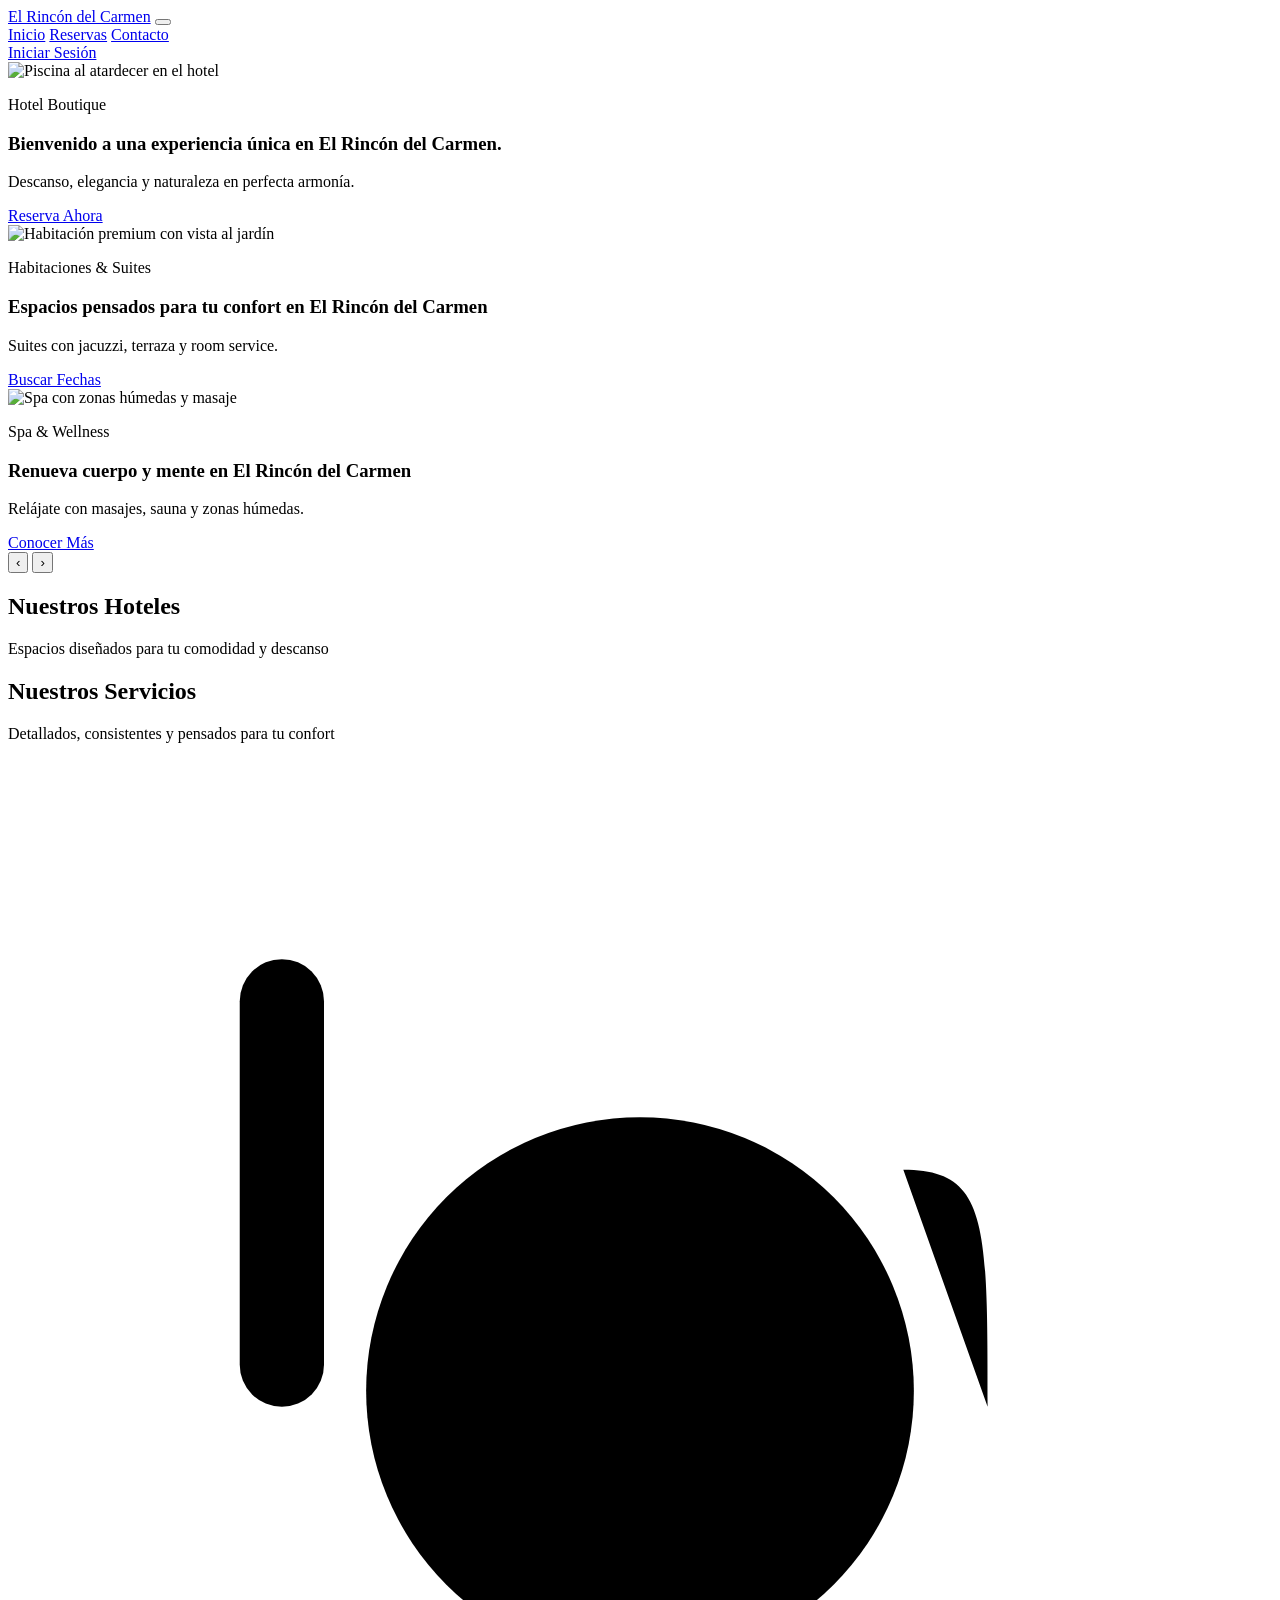
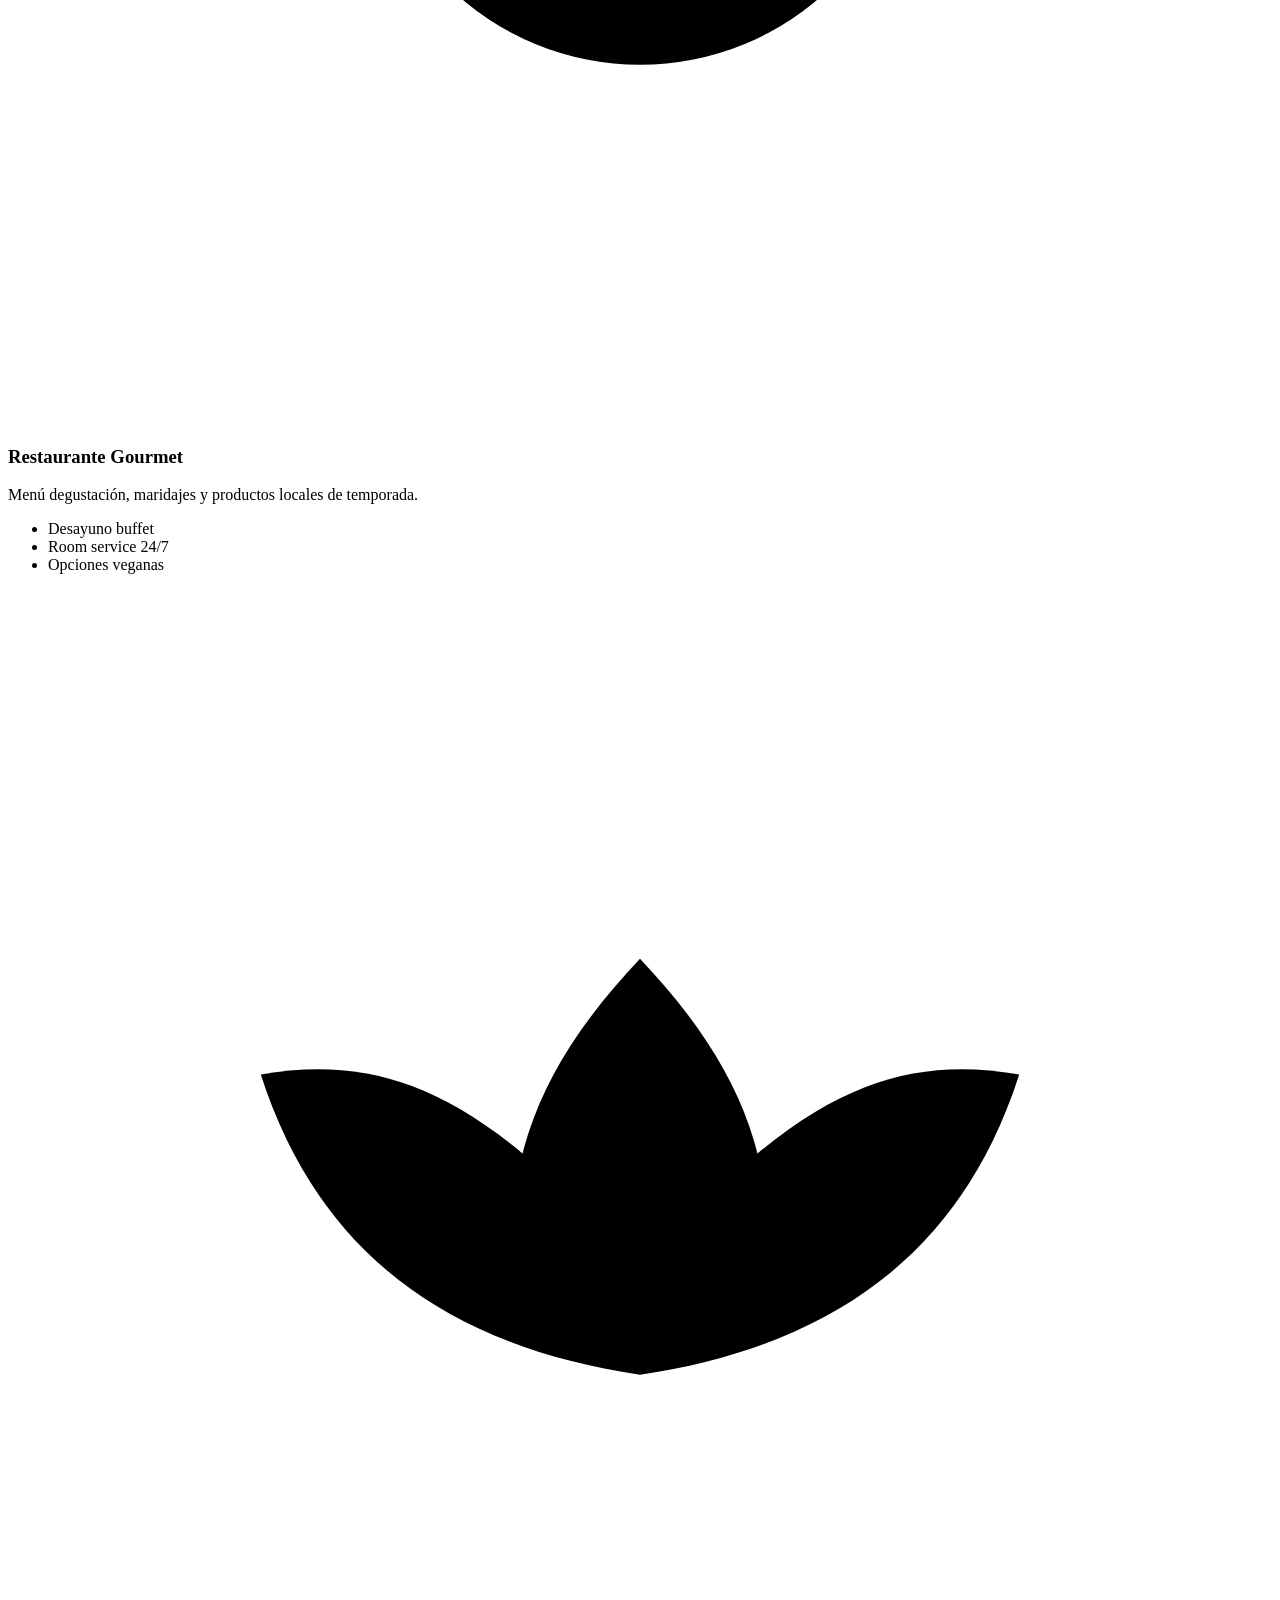
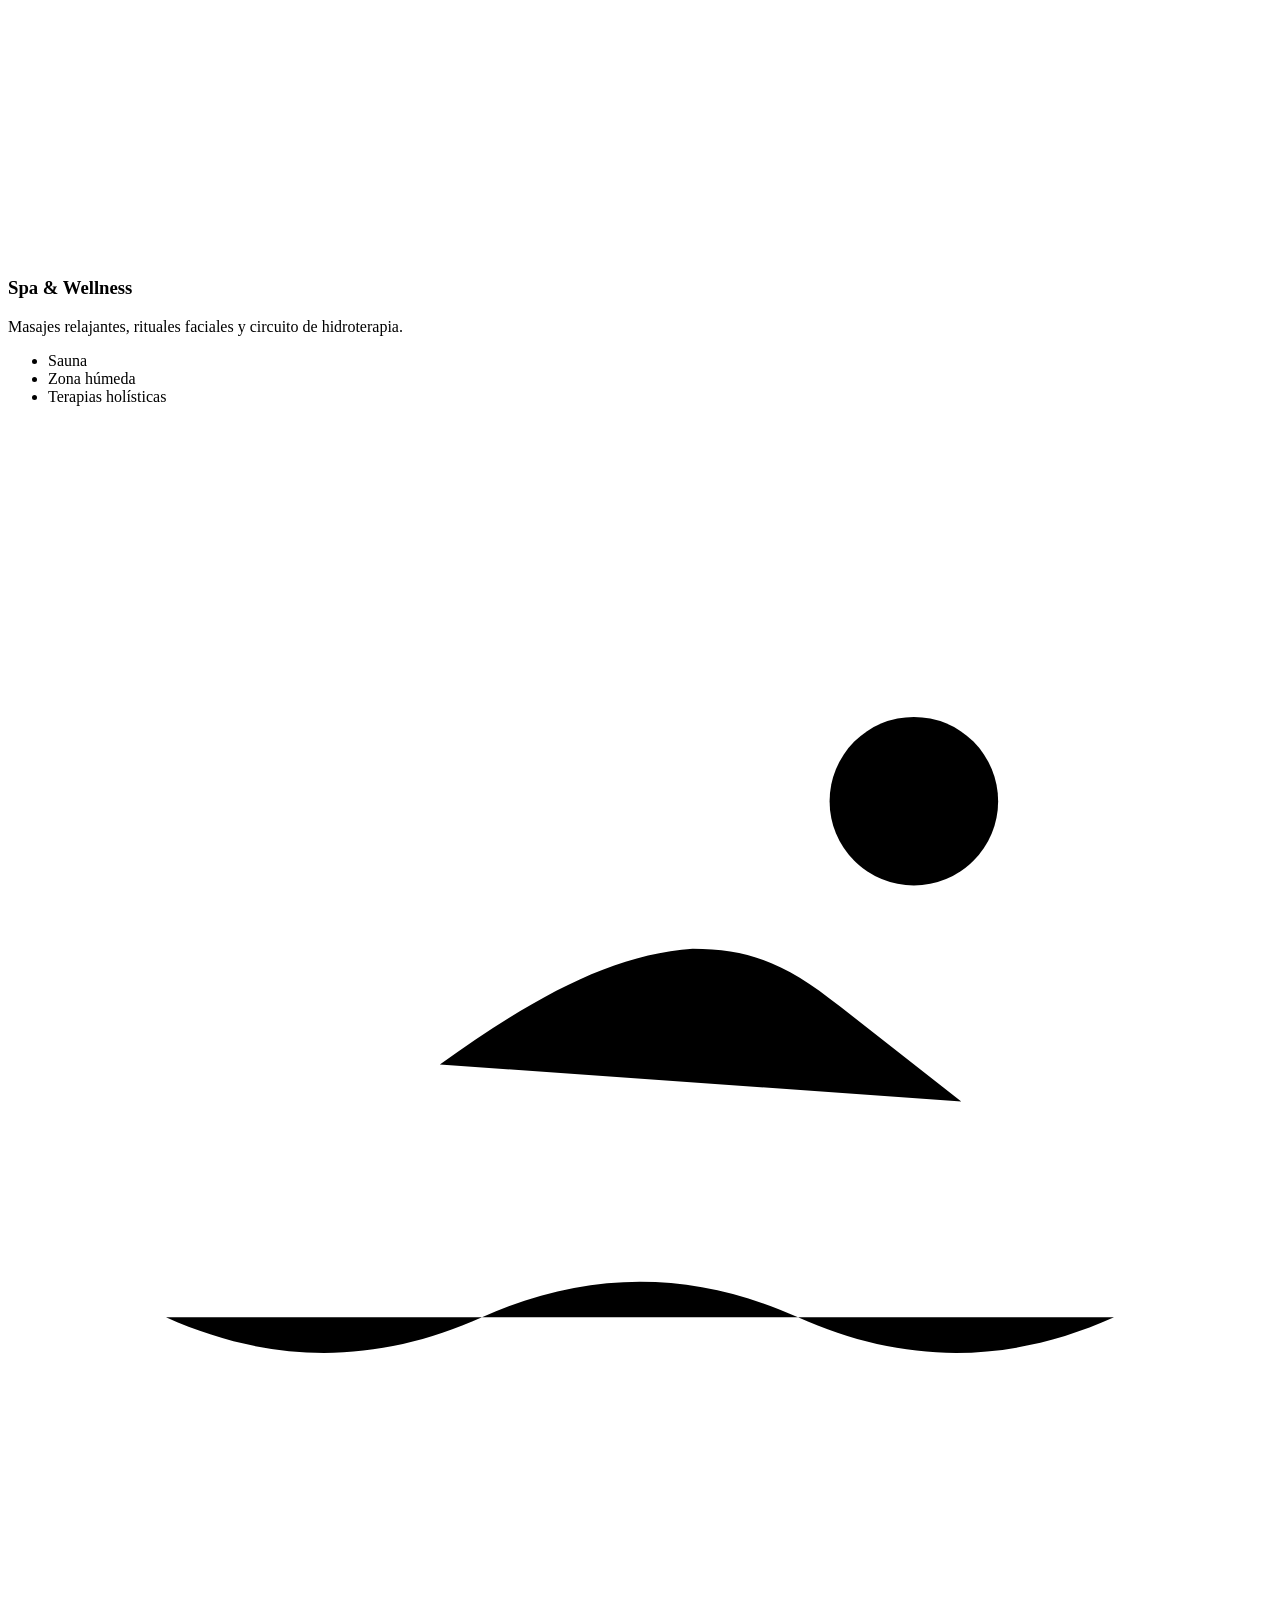
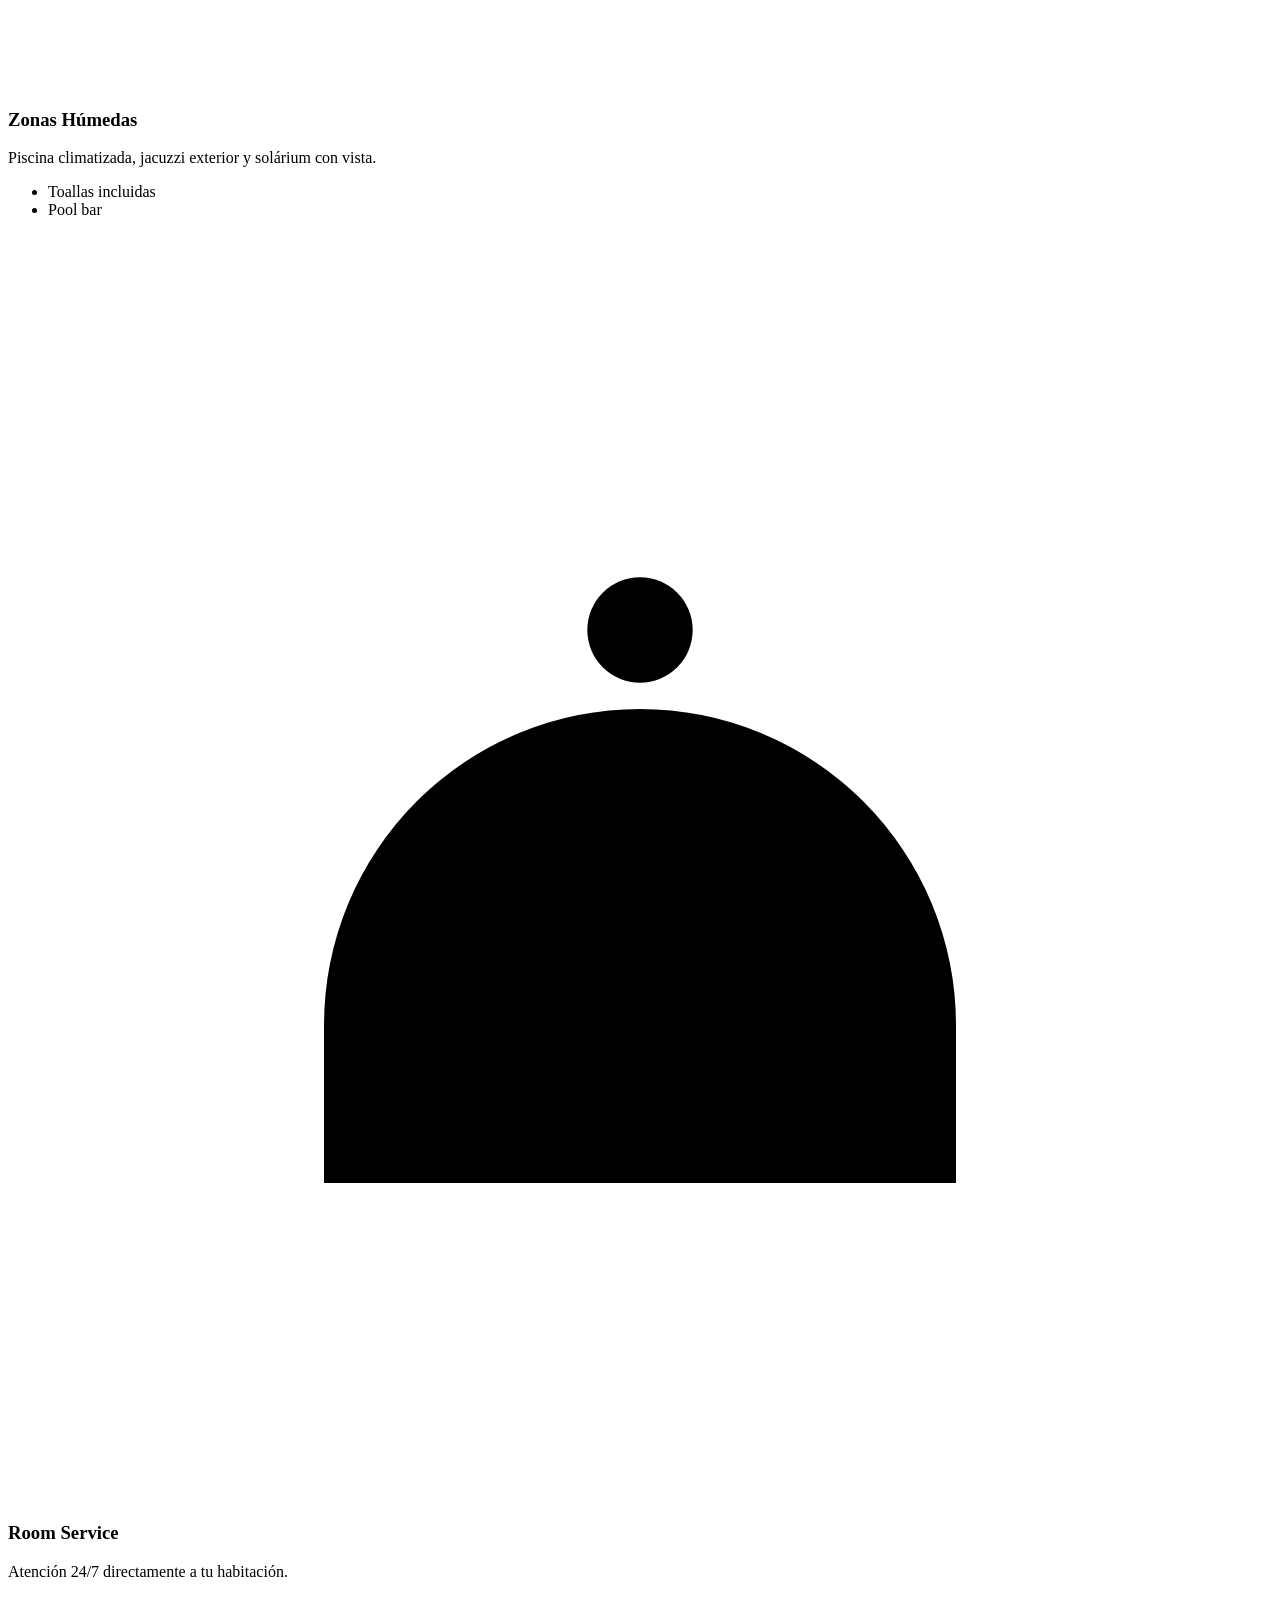
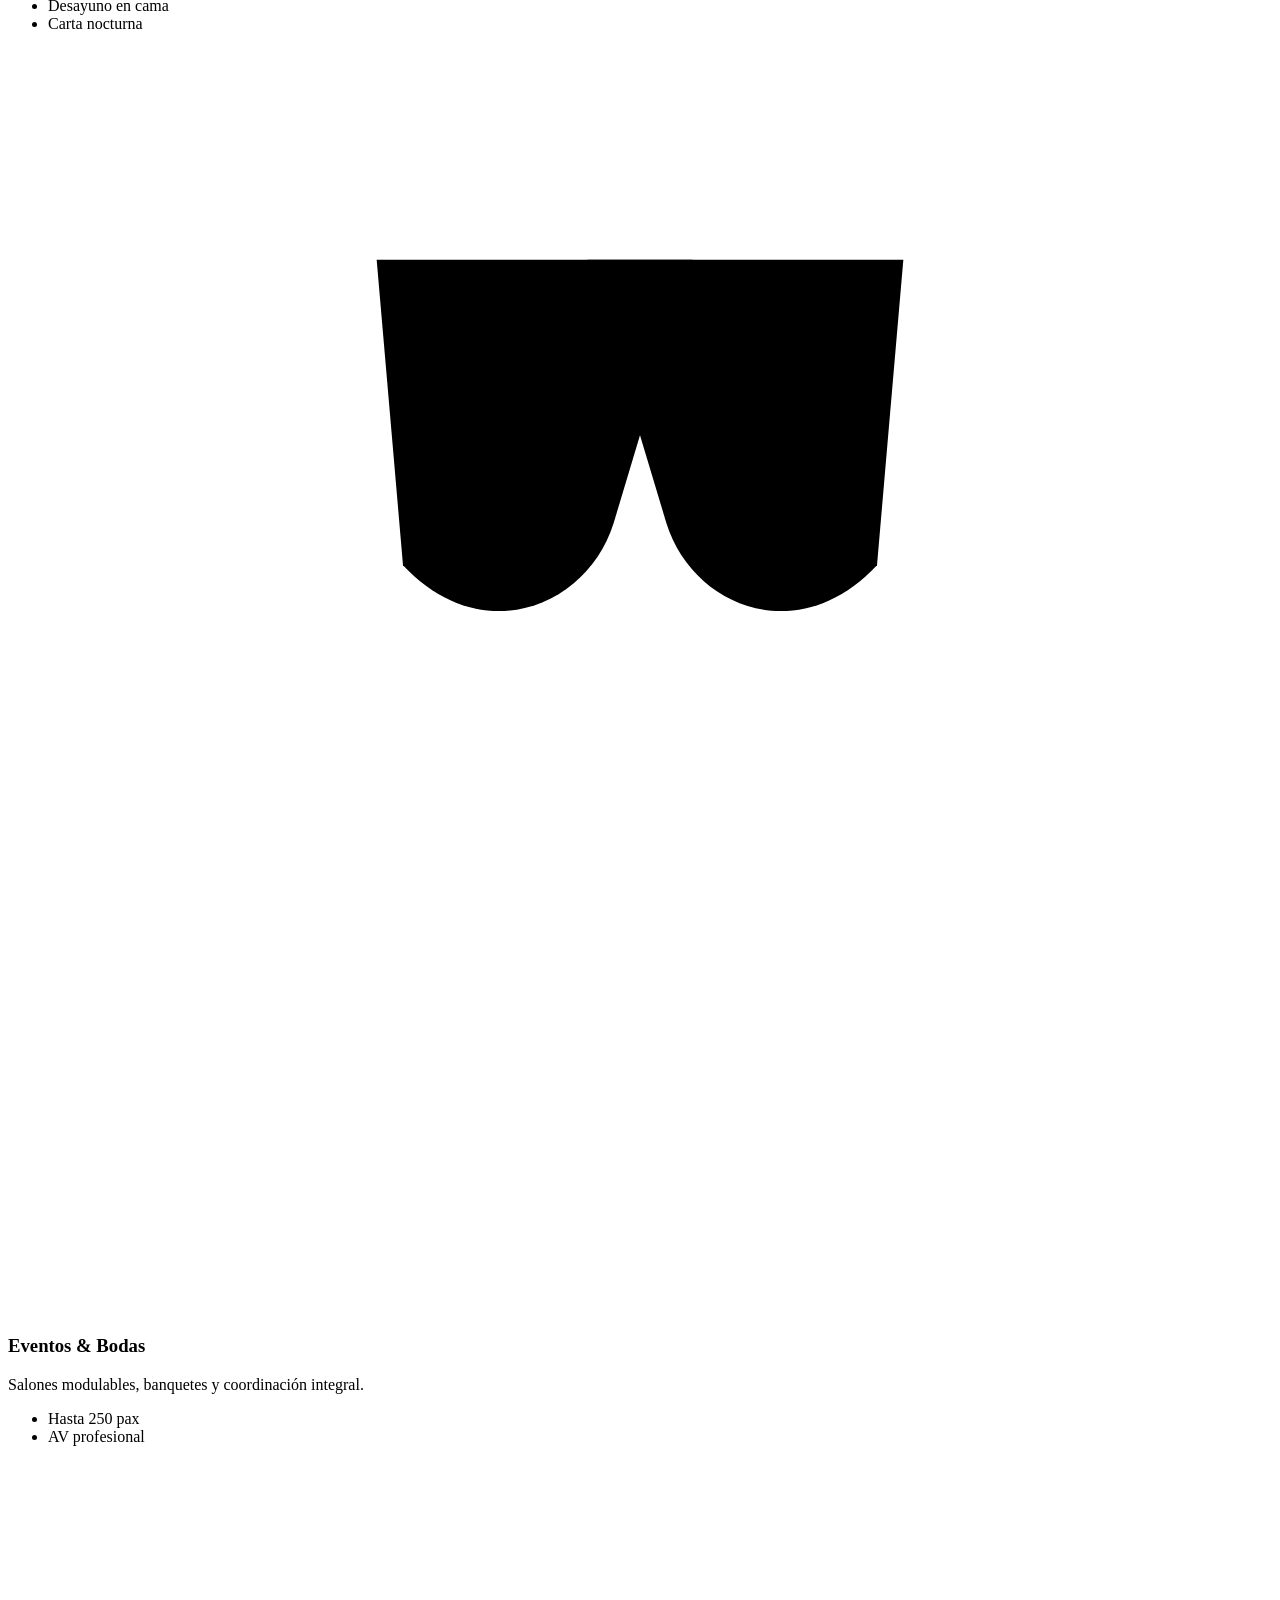
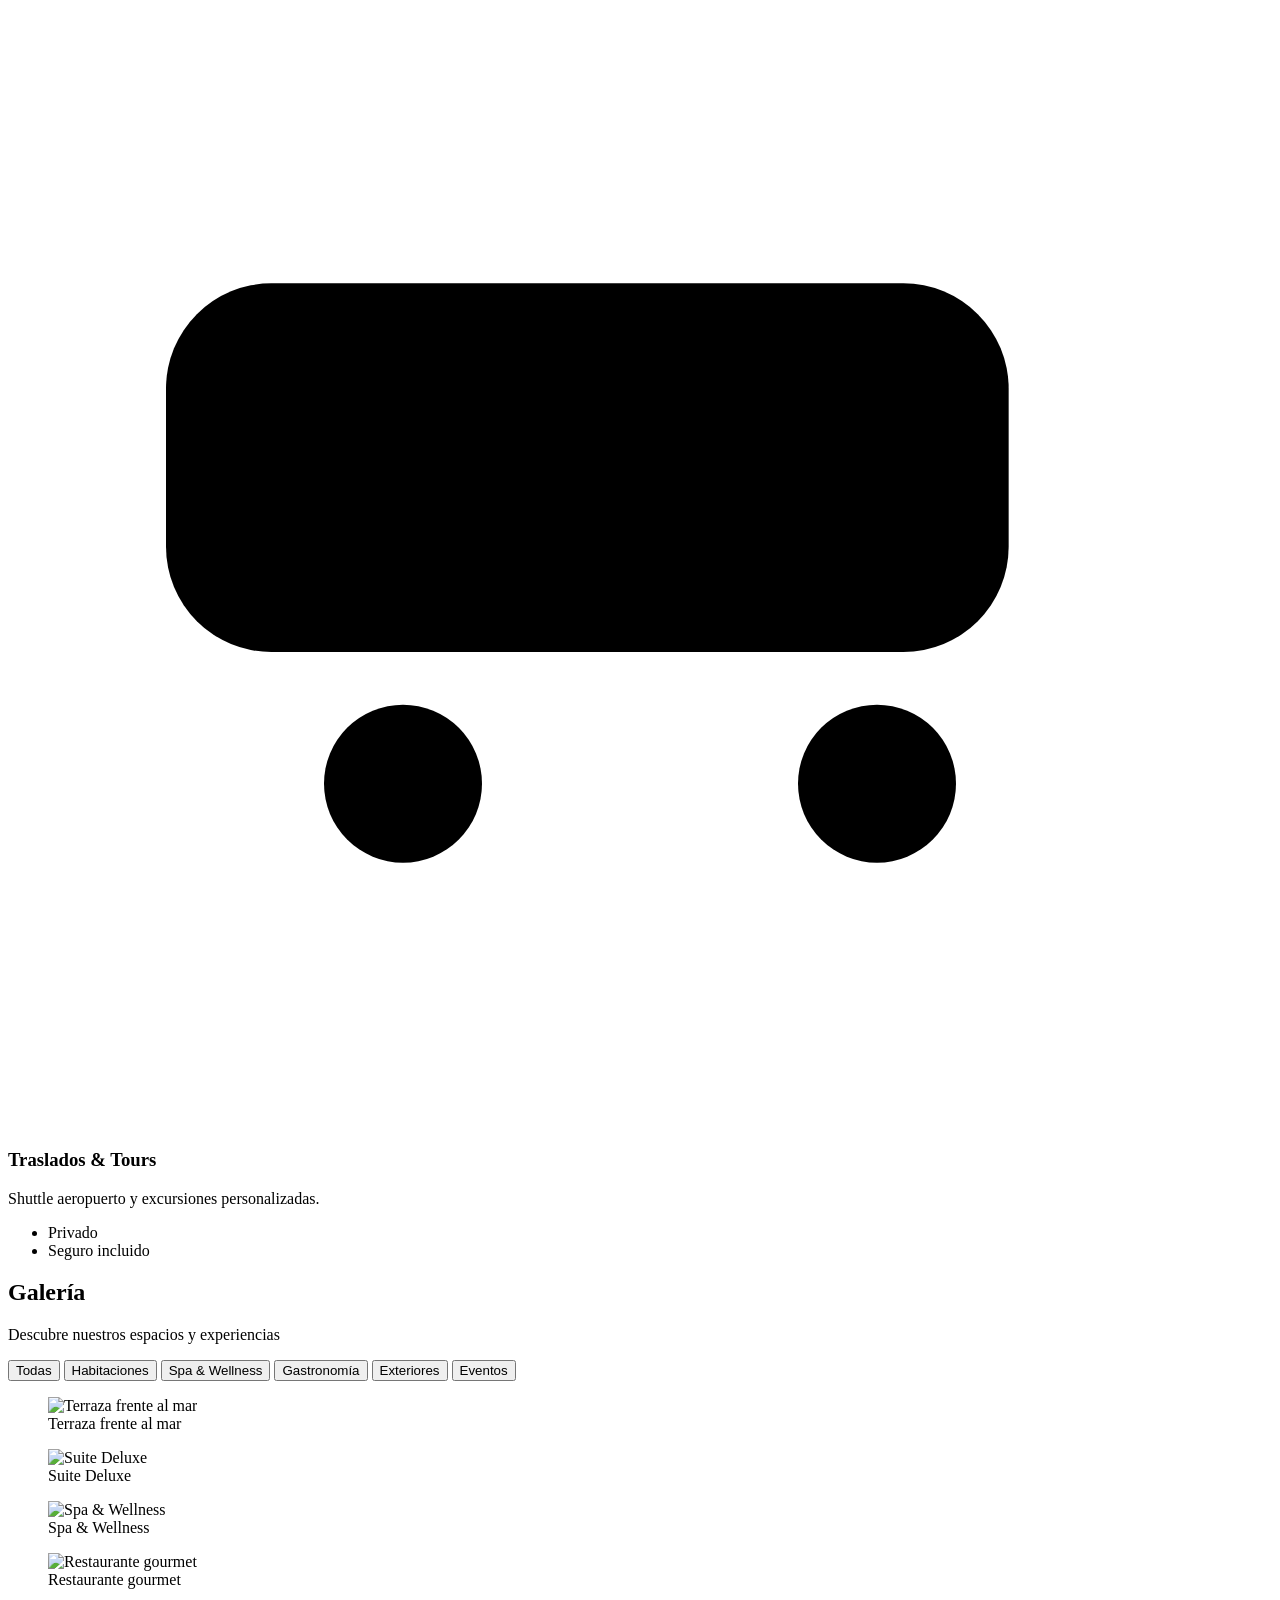
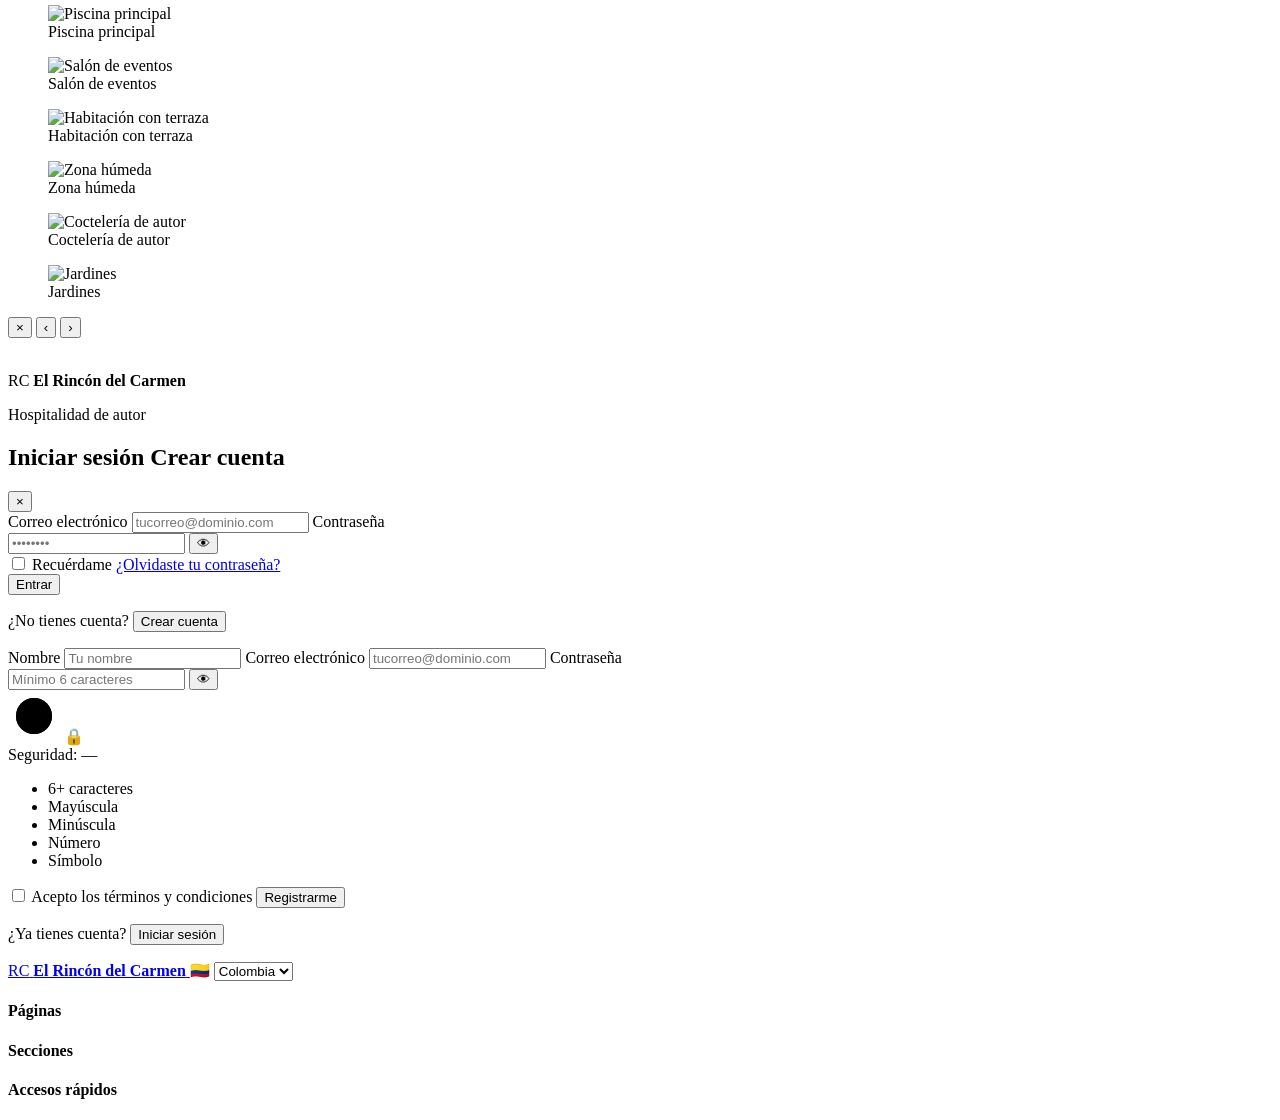
==== index.html @ 17c1e8d5 "feat: :sparkles: se realizo estrutura de html" ====
<!doctype html>
<html lang="es">
<head>
  <meta charset="utf-8" />
  <meta name="viewport" content="width=device-width, initial-scale=1" />
  <title>Hotel El Rincón del Carmen</title>

  <link rel="stylesheet" href="/css/style.css" />

  <script src="/js/app.js" defer></script>
  <script src="/js/hero-carousel.js" defer></script>
  <script src="/js/hotel.js" defer></script>
  <script src="/js/galeria.js" defer></script>
  <script src="/js/auth.js?v=3" defer></script>
  
</head>
<body>
  <!-- Header -->
  <header class="site-header">
    <div class="container">
      <a class="brand" href="index.html">El Rincón del Carmen</a>

      <button class="nav-toggle" aria-label="Open menu" aria-expanded="false">
        <span></span><span></span><span></span>
      </button>

      <nav class="nav">
        <a href="index.html" data-active="true">Inicio</a>
        <a href="/reservas.html">Reservas</a>
        <a href="contacto.html">Contacto</a>
      </nav>

      <div class="auth">
        <a class="btn btn-login" href="#" id="btnLogin">Iniciar Sesión</a>
      </div>
    </div>
  </header>

  <!-- carrusel hero -->
  <section class="hero-slider" aria-label="Promos">
    <div class="hero-track" id="heroTrack">

      <!--  1 -->
      <article class="hero-slide is-active">
        <img src="/image/pexels-minan1398-774042.jpg" alt="Piscina al atardecer en el hotel">
        <div class="hero-overlay container">
          <div class="hero-glass">
            <p class="hero-kicker">Hotel Boutique</p>
            <h1 class="hero-title alt-title">
              Bienvenido a una experiencia única en
              <span class="hotel-name">El Rincón del Carmen</span>.
            </h1>
            <p class="hero-subtitle">Descanso, elegancia y naturaleza en perfecta armonía.</p>
            <a href="/reservas.html" class="btn btn-hero">Reserva Ahora</a>
          </div>
        </div>
      </article>

      <!--  2 -->
      <article class="hero-slide">
        <img src="/image/pexels-pixabay-271618.jpg" alt="Habitación premium con vista al jardín">
        <div class="hero-overlay container">
          <div class="hero-glass">
            <p class="hero-kicker">Habitaciones & Suites</p>
            <h1 class="hero-title alt-title">
              Espacios pensados para tu confort en
              <span class="hotel-name">El Rincón del Carmen</span>
            </h1>
            <p class="hero-subtitle">Suites con jacuzzi, terraza y room service.</p>
            <a href="/reservas.html" class="btn btn-hero">Buscar Fechas</a>
          </div>
        </div>
      </article>

      <!-- 3 -->
      <article class="hero-slide">
        <img src="/image/pexels-gapeppy1-2373201.jpg" alt="Spa con zonas húmedas y masaje">
        <div class="hero-overlay container">
          <div class="hero-glass">
            <p class="hero-kicker">Spa & Wellness</p>
            <h1 class="hero-title alt-title">
              Renueva cuerpo y mente en
              <span class="hotel-name">El Rincón del Carmen</span>
            </h1>
            <p class="hero-subtitle">Relájate con masajes, sauna y zonas húmedas.</p>
            <a href="/reservas.html" class="btn btn-hero">Conocer Más</a>
          </div>
        </div>
      </article>

    </div>

    <!-- Controles del hero -->
    <button class="hero-arrow prev" aria-label="Anterior">‹</button>
    <button class="hero-arrow next" aria-label="Siguiente">›</button>
    <div class="hero-dots" id="heroDots" role="tablist" aria-label="Selector de diapositivas"></div>
  </section>

  <section class="section-hotels">
    <div class="section-head container">
      <h2 class="section-title" >Nuestros Hoteles</h2>
      <p class="section-subtitle">Espacios diseñados para tu comodidad y descanso</p>
    </div>

    <div class="container">
      <div class="hotels-track" id="hotelsTrack">
      

      </div>
    </div>
  </section>
  <!--seccion servicios-->
  <section id="servicios" class="section-services" aria-labelledby="servicesTitle">
    <div class="container">
      <header class="section-head section-head--brand">
        <h2 id="servicesTitle" class="section-title">Nuestros Servicios</h2>
        <p class="section-subtitle">Detallados, consistentes y pensados para tu confort</p>
      </header>

      <div class="services-grid">
        <!-- Restaurante -->
        <article class="service-card">
          <div class="service-icon" aria-hidden="true">
            <svg viewBox="0 0 24 24" class="svg">
              <circle cx="12" cy="12" r="5.2" />
              <rect x="4.4" y="3.8" width="1.6" height="8.5" rx="0.8"/>
              <path d="M7.2 3.8v8.5M6.4 7h1.6M6.4 9h1.6" />
              <path d="M18.6 3.8v8.5M17 7.8c1.6 0 1.6 1 1.6 4.5" />
            </svg>
          </div>
          <h3 class="service-title">Restaurante Gourmet</h3>
          <p class="service-desc">Menú degustación, maridajes y productos locales de temporada.</p>
          <ul class="service-tags">
            <li>Desayuno buffet</li><li>Room service 24/7</li><li>Opciones veganas</li>
          </ul>
        </article>

        <!-- Spa -->
        <article class="service-card">
          <div class="service-icon" aria-hidden="true">
            <!-- Icono: flor/lotus -->
            <svg viewBox="0 0 24 24" class="svg">
              <path d="M12 13c2.9-3.5 4.9-4.2 7.2-3.8-1 3.1-3.2 5.1-7.2 5.7"/>
              <path d="M12 13c-2.9-3.5-4.9-4.2-7.2-3.8 1 3.1 3.2 5.1 7.2 5.7"/>
              <path d="M12 7c1.8 1.9 2.6 3.7 2.4 6-1.5.9-3.3.9-4.8 0-.2-2.3.6-4.1 2.4-6Z"/>
            </svg>
          </div>
          <h3 class="service-title">Spa & Wellness</h3>
          <p class="service-desc">Masajes relajantes, rituales faciales y circuito de hidroterapia.</p>
          <ul class="service-tags">
            <li>Sauna</li><li>Zona húmeda</li><li>Terapias holísticas</li>
          </ul>

        </article>

        <!-- Zonas húmedas -->
        <article class="service-card">
          <div class="service-icon" aria-hidden="true">
            <!-- Icono: nadador -->
            <svg viewBox="0 0 24 24" class="svg">
              <circle cx="17.2" cy="7.2" r="1.6"/>
              <path d="M3 17c2 .9 4 .9 6 0s4-.9 6 0 4 .9 6 0" />
              <path d="M8.2 12.2c1.8-1.3 3.3-2.1 4.8-2.2 1.1 0 1.8.3 2.8 1.1l2.3 1.8"/>
            </svg>
          </div>
          <h3 class="service-title">Zonas Húmedas</h3>
          <p class="service-desc">Piscina climatizada, jacuzzi exterior y solárium con vista.</p>
          <ul class="service-tags">
            <li>Toallas incluidas</li><li>Pool bar</li>
          </ul>
        </article>

        <!-- Room service -->
        <article class="service-card">
          <div class="service-icon" aria-hidden="true">
            <!-- Icono: campana -->
            <svg viewBox="0 0 24 24" class="svg">
              <path d="M4 18h16" />
              <path d="M6 18v-3a6 6 0 0 1 12 0v3" />
              <circle cx="12" cy="7.5" r="1" />
            </svg>
          </div>
          <h3 class="service-title">Room Service</h3>
          <p class="service-desc">Atención 24/7 directamente a tu habitación.</p>
          <ul class="service-tags">
            <li>Desayuno en cama</li><li>Carta nocturna</li>
          </ul>
        </article>

        <!-- Eventos -->
        <article class="service-card">
          <div class="service-icon" aria-hidden="true">
            <!-- Icono: copas -->
            <svg viewBox="0 0 24 24" class="svg">
              <path d="M7 4h6l-1.5 5c-.5 1.6-2.5 2.4-4 .8L7 4Z"/>
              <path d="M11 9 6 20" />
              <path d="M17 4h-6l1.5 5c.5 1.6 2.5 2.4 4 .8L17 4Z"/>
              <path d="M13 9 18 20" />
            </svg>
          </div>
          <h3 class="service-title">Eventos & Bodas</h3>
          <p class="service-desc">Salones modulables, banquetes y coordinación integral.</p>
          <ul class="service-tags">
            <li>Hasta 250 pax</li><li>AV profesional</li>
          </ul>
        </article>

        <!-- Traslados -->
        <article class="service-card">
          <div class="service-icon" aria-hidden="true">
            <!-- Icono: shuttle -->
            <svg viewBox="0 0 24 24" class="svg">
              <rect x="3" y="8" width="16" height="7" rx="2"/>
              <rect x="5" y="9.5" width="4" height="2.5" rx="0.6"/>
              <rect x="11" y="9.5" width="4" height="2.5" rx="0.6"/>
              <circle cx="7.5" cy="17.5" r="1.5"/>
              <circle cx="16.5" cy="17.5" r="1.5"/>
            </svg>
          </div>
          <h3 class="service-title">Traslados & Tours</h3>
          <p class="service-desc">Shuttle aeropuerto y excursiones personalizadas.</p>
          <ul class="service-tags">
            <li>Privado</li><li>Seguro incluido</li>
          </ul>
        </article>
      </div>
    </div>
  </section>
  <!-- ===== galeria -->
<section class="section-gallery" id="galeria">
  <div class="section-head container">
    <h2 class="section-title">Galería</h2>
    <p class="section-subtitle">Descubre nuestros espacios y experiencias</p>
  </div>

  <div class="container">
    <!-- Filtros -->
    <div class="gallery-filters" role="tablist" aria-label="Filtrar galería">
      <button class="chip is-active" role="tab" data-filter="*">Todas</button>
      <button class="chip" role="tab" data-filter="habitaciones">Habitaciones</button>
      <button class="chip" role="tab" data-filter="spa">Spa & Wellness</button>
      <button class="chip" role="tab" data-filter="gastronomia">Gastronomía</button>
      <button class="chip" role="tab" data-filter="exteriores">Exteriores</button>
      <button class="chip" role="tab" data-filter="eventos">Eventos</button>
    </div>

    <!-- Grid -->
    <div class="gallery-grid" id="galleryGrid">
      <!-- Item -->
      <figure class="g-item wide exteriores" data-index="0">
        <img src="/image/pexels-donaldtong94-133920.jpg" alt="Terraza frente al mar" loading="lazy">
        <figcaption>Terraza frente al mar</figcaption>
      </figure>

      <figure class="g-item habitaciones" data-index="1">
        <img src="/image/habitacion1.jpg" alt="Suite Deluxe" loading="lazy">
        <figcaption>Suite Deluxe</figcaption>
      </figure>

      <figure class="g-item tall spa" data-index="2">
        <img src="/image/pexels-cottonbro-7222176.jpg" alt="Spa & Wellness" loading="lazy">
        <figcaption>Spa & Wellness</figcaption>
      </figure>

      <figure class="g-item gastronomia" data-index="3">
        <img src="/image/pexels-magda-ehlers-pexels-32568165.jpg" alt="Restaurante gourmet" loading="lazy">
        <figcaption>Restaurante gourmet</figcaption>
      </figure>

      <figure class="g-item exteriores xl" data-index="4">
        <img src="/image/pexels-aleksandr-evstafev-86841387-9254155.jpg" alt="Piscina principal" loading="lazy">
        <figcaption>Piscina principal</figcaption>
      </figure>

      <figure class="g-item eventos" data-index="5">
        <img src="/image/pexels-am83-14636319.jpg" alt="Salón de eventos" loading="lazy">
        <figcaption>Salón de eventos</figcaption>
      </figure>

      <figure class="g-item habitaciones wide" data-index="6">
        <img src="/image/habitacion3.jpg" alt="Habitación con terraza" loading="lazy">
        <figcaption>Habitación con terraza</figcaption>
      </figure>

      <figure class="g-item spa" data-index="7">
        <img src="/image/pexels-pixabay-261102.jpg" alt="Zona húmeda" loading="lazy">
        <figcaption>Zona húmeda</figcaption>
      </figure>

      <figure class="g-item gastronomia tall" data-index="8">
        <img src="/image/pexels-dbaler-30083614.jpg" alt="Coctelería de autor" loading="lazy">
        <figcaption>Coctelería de autor</figcaption>
      </figure>

      <figure class="g-item exteriores" data-index="9">
        <img src="/image/pexels-quark-studio-1159039-2507007.jpg" alt="Jardines" loading="lazy">
        <figcaption>Jardines</figcaption>
      </figure>
    </div>
  </div>

  <!-- Lightbox -->
  <div class="lightbox" id="lightbox" aria-hidden="true" aria-label="Galería ampliada" role="dialog">
    <button class="lb-btn lb-close" aria-label="Cerrar (Esc)">×</button>
    <button class="lb-btn lb-prev"  aria-label="Anterior">‹</button>
    <button class="lb-btn lb-next"  aria-label="Siguiente">›</button>
    <div class="lb-inner">
      <img id="lbImg" alt="">
      <p class="lb-caption" id="lbCap"></p>
    </div>
  </div>
</section>
  
  <div class="luxe-auth" id="luxeAuth" aria-hidden="true">
    <div class="luxe-auth__overlay" data-close></div>

    <section class="luxe-auth__card" role="dialog" aria-modal="true" aria-labelledby="luxeAuthTitle">
      <!-- Lado visual -->
      <aside class="luxe-auth__side" aria-hidden="true">
        <div class="luxe-auth__brand">
          <span class="luxe-auth__logo">RC</span>
          <strong>El Rincón del Carmen</strong>
        </div>
        <p class="luxe-auth__tag">Hospitalidad de autor</p>
      </aside>

      <!-- Panel formularios -->
      <div class="luxe-auth__panel">
        <header class="luxe-auth__head">
          <h2 id="luxeAuthTitle" class="luxe-auth__title">
            <span class="state-login">Iniciar sesión</span>
            <span class="state-register">Crear cuenta</span>
          </h2>
          <button class="luxe-auth__close" data-close aria-label="Cerrar">×</button>
        </header>

        <!-- login -->
        <form id="luxeLogin" class="luxe-form state-login" novalidate>
          <label class="luxe-field">
            <span>Correo electrónico</span>
            <input type="email" name="email" placeholder="tucorreo@dominio.com" required>
          </label>

          <label class="luxe-field">
            <span>Contraseña</span>
            <div class="luxe-pass">
              <input type="password" name="password" placeholder="••••••••" required>
              <button class="luxe-eye" type="button" aria-label="Mostrar/ocultar contraseña">👁</button>
            </div>
          </label>

          <div class="luxe-row">
            <label class="luxe-check">
              <input type="checkbox" name="remember">
              <span>Recuérdame</span>
            </label>
            <a href="#" class="luxe-link" id="luxeForgot">¿Olvidaste tu contraseña?</a>
          </div>

          <button class="luxe-btn luxe-btn--primary" type="submit">Entrar</button>

          <p class="luxe-swap">
            ¿No tienes cuenta?
            <button class="luxe-link-btn" type="button" id="goRegister">Crear cuenta</button>
          </p>

          <p class="luxe-msg" id="luxeLoginMsg" role="status" aria-live="polite"></p>
        </form>

        <!-- resgistro -->
        <form id="luxeRegister" class="luxe-form state-register" novalidate>
          <label class="luxe-field">
            <span>Nombre</span>
            <input type="text" name="name" placeholder="Tu nombre" required>
          </label>

          <label class="luxe-field">
            <span>Correo electrónico</span>
            <input type="email" name="email" placeholder="tucorreo@dominio.com" required>
          </label>

          <label class="luxe-field">
            <span>Contraseña</span>
            <div class="luxe-pass">
              <input type="password" name="password" minlength="6" placeholder="Mínimo 6 caracteres" required>
              <button class="luxe-eye" type="button" aria-label="Mostrar/ocultar contraseña">👁</button>
            </div>
          </label>

          <!--widget contraseñas-->
          <div class="pw-widget" id="pwWidget">
            <div class="pw-lock" aria-hidden="true">
              <svg class="ring" viewBox="0 0 52 52" width="52" height="52">
                <defs>
                  <linearGradient id="pwGradient" x1="0" y1="0" x2="1" y2="1">
                    <stop offset="0%"  stop-color="#f59e0b"/>
                    <stop offset="50%" stop-color="var(--color-brand)"/>
                    <stop offset="100%" stop-color="#22c55e"/>
                  </linearGradient>
                </defs>
                <circle class="bg"   cx="26" cy="26" r="18"></circle>
                <circle class="prog" cx="26" cy="26" r="18"></circle>
              </svg>
              <span class="icon">🔒</span>
            </div>

            <div class="pw-label" id="pwLabel">Seguridad: —</div>
            <div class="pw-meter"><div class="fill" id="pwFill"></div></div>

            <ul class="pw-tips" id="pwTips">
              <li data-k="len">6+ caracteres</li>
              <li data-k="uc">Mayúscula</li>
              <li data-k="lc">Minúscula</li>
              <li data-k="num">Número</li>
              <li data-k="sym">Símbolo</li>
            </ul>
          </div>
          <!-- widget -->

          <label class="luxe-check">
            <input type="checkbox" name="terms" required>
            <span>Acepto los términos y condiciones</span>
          </label>

          <button class="luxe-btn luxe-btn--primary" type="submit">Registrarme</button>

          <p class="luxe-swap">
            ¿Ya tienes cuenta?
            <button class="luxe-link-btn" type="button" id="goLogin">Iniciar sesión</button>
          </p>

          <p class="luxe-msg" id="luxeRegMsg" role="status" aria-live="polite"></p>
        </form>
      </div>
    </section>
  </div>
 <!--footer-->
<footer class="luxe-footer">
  <div class="container footer-grid">

    <div class="footer-brand">
      <a class="brand-foot" href="index.html" aria-label="Ir al inicio">
        <span class="logo-foot">RC</span>
        <strong>El Rincón del Carmen</strong>
      </a>

      <label class="country-select" aria-label="Seleccionar país">
        <span class="flag">🇨🇴</span>
        <select id="countrySelect">
          <option value="CO" selected>Colombia</option>
        </select>
      </label>

      <nav class="footer-cols" aria-label="Mapa del sitio">
        <div class="col">
          <h4>Páginas</h4>
          <ul id="footPages" class="foot-list"></ul>
        </div>
        <div class="col">
          <h4>Secciones</h4>
          <ul id="footSections" class="foot-list"></ul>
        </div>
        <div class="col">
          <h4>Accesos rápidos</h4>
          <ul id="footQuick" class="foot-list"></ul>
        </div>
      </nav>
</body>
</html>
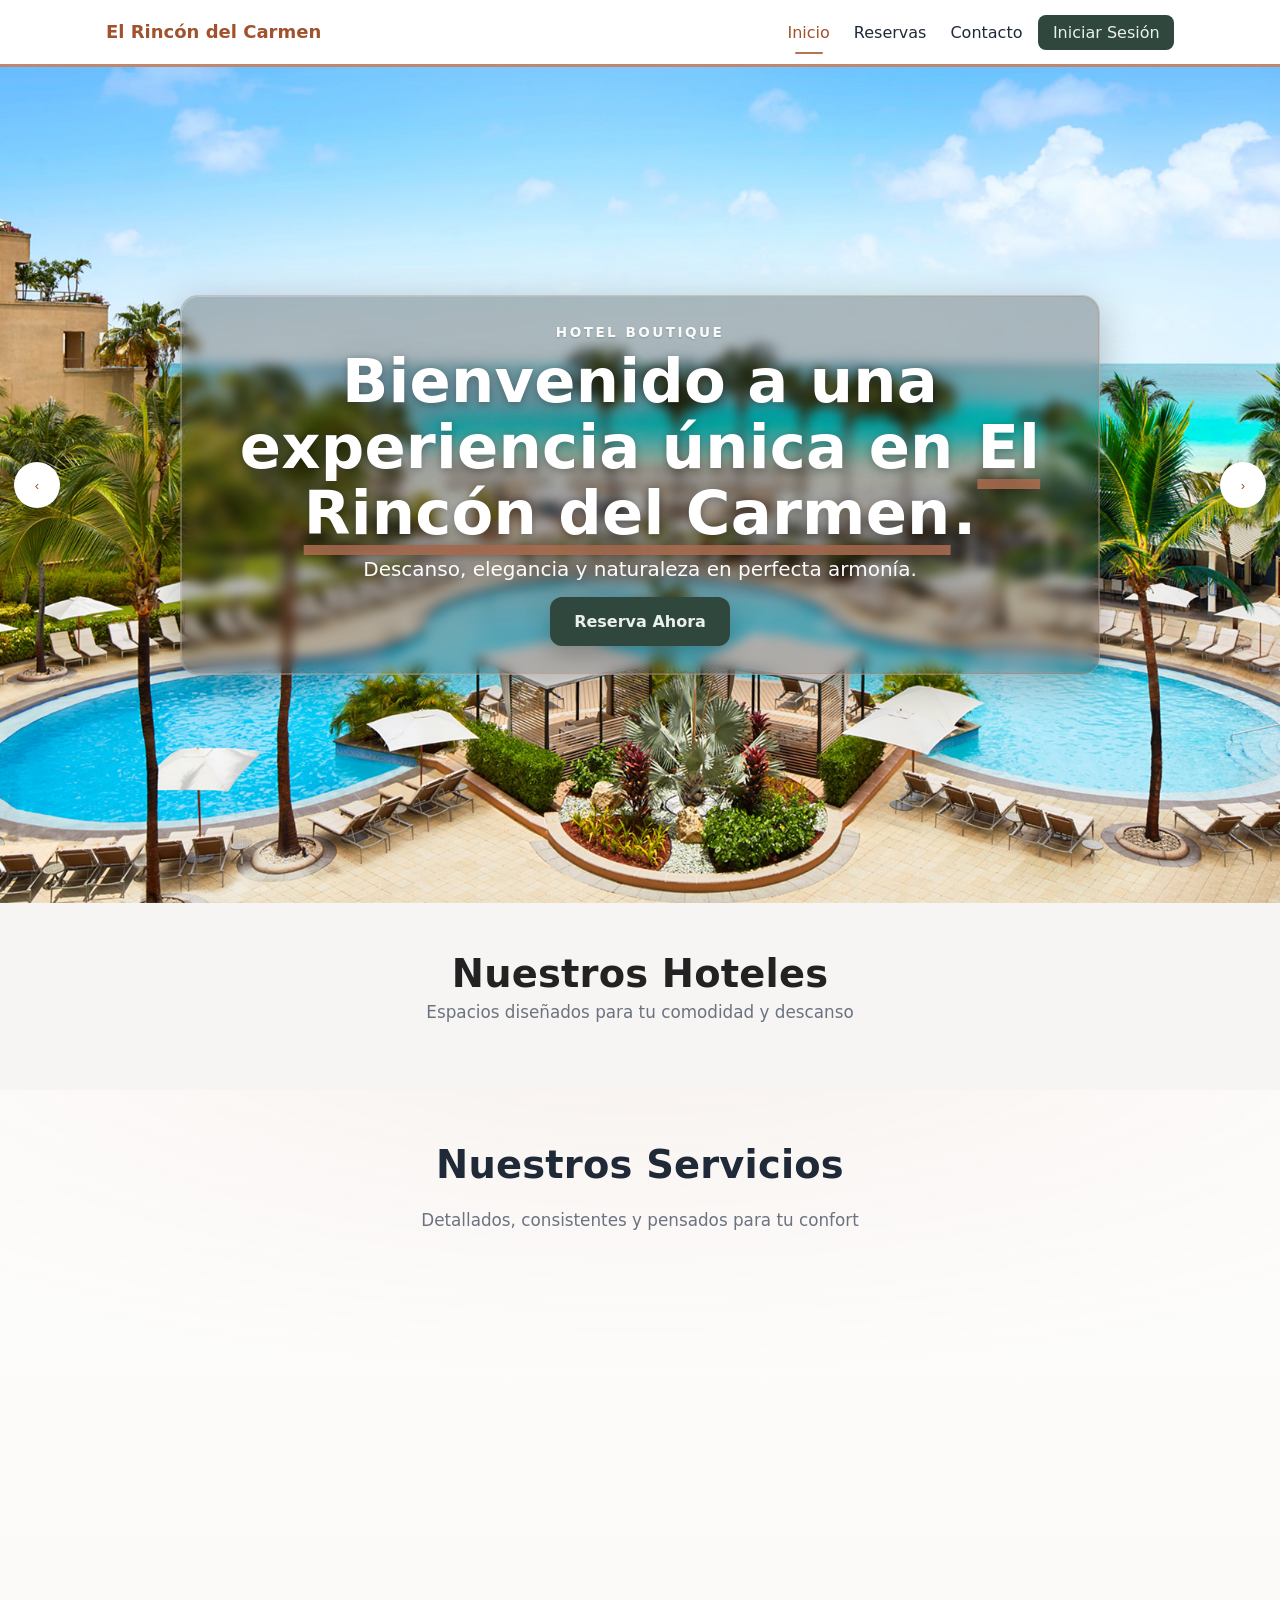
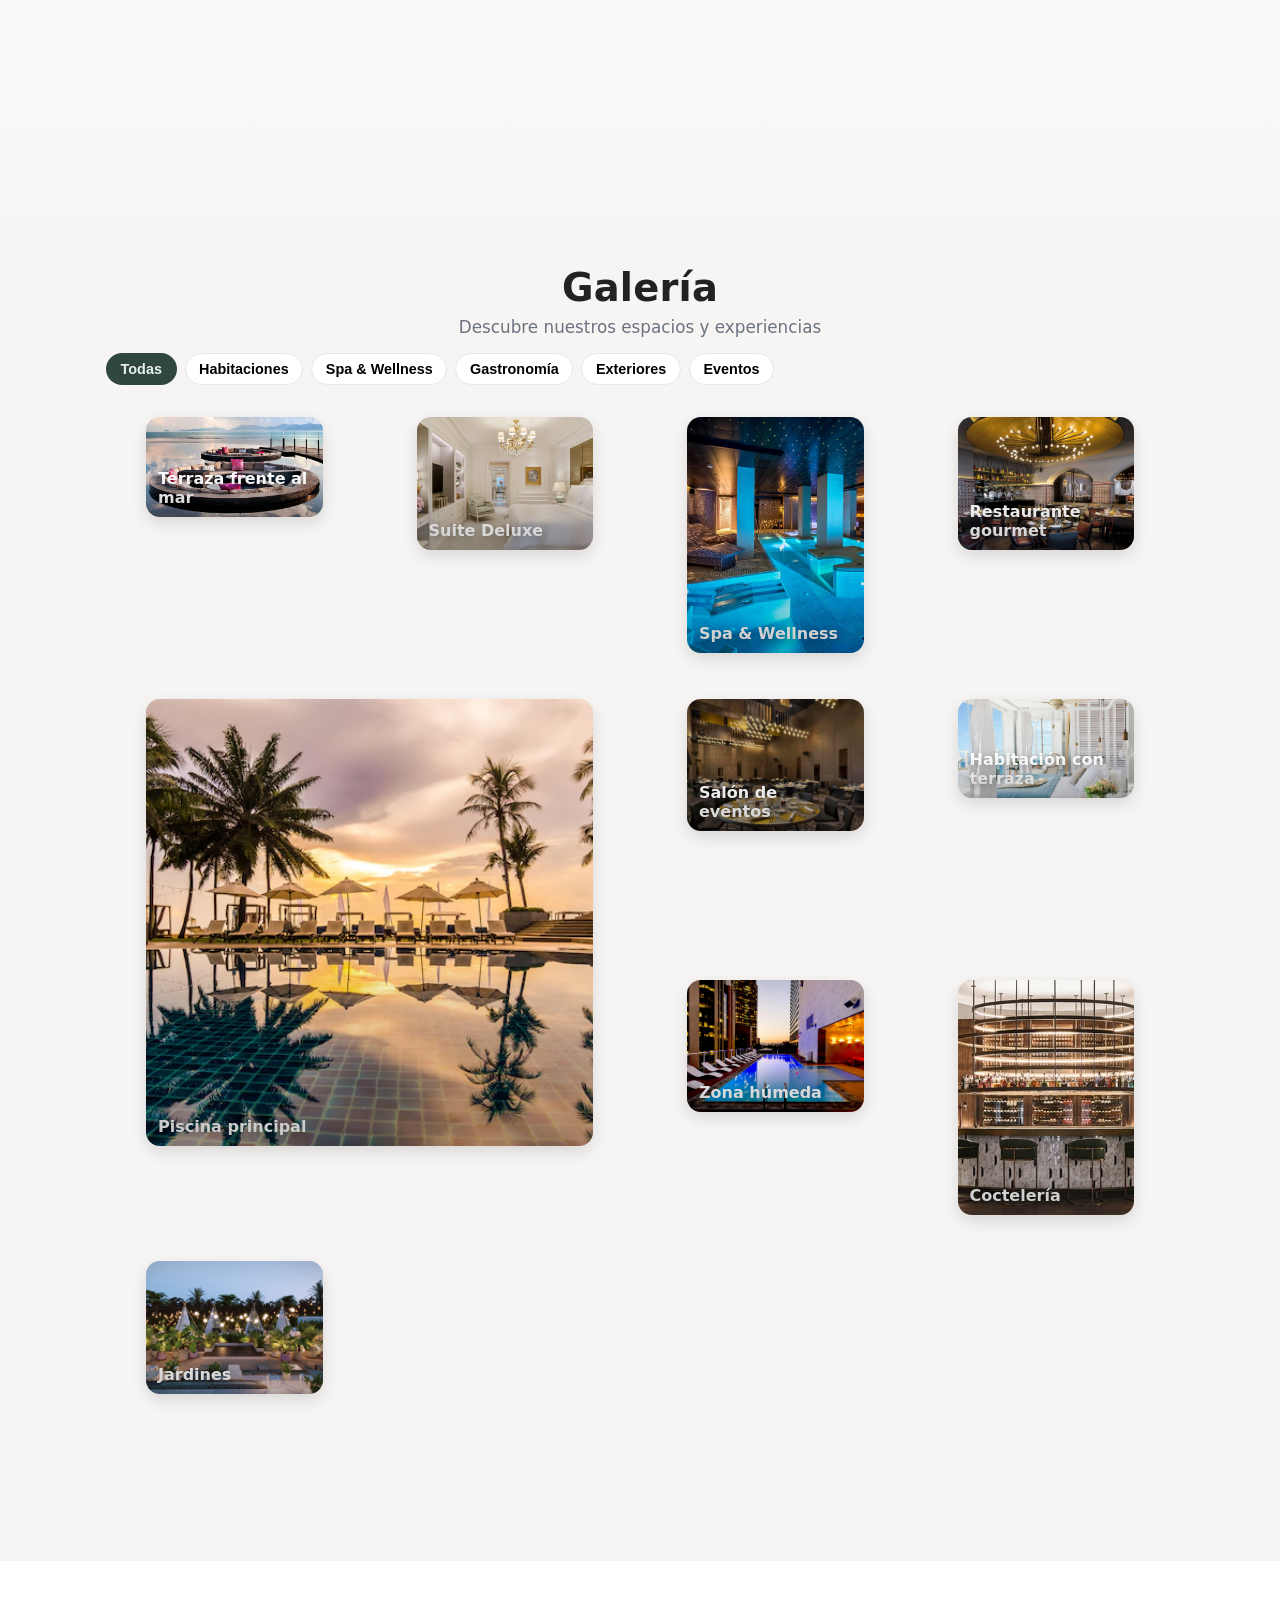
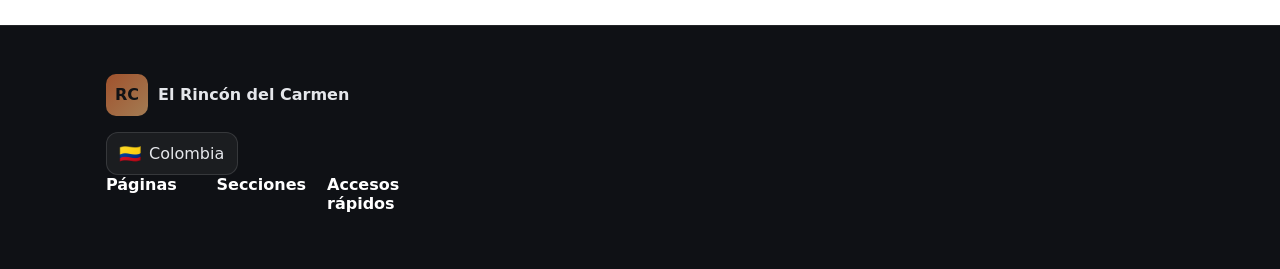
==== commit c612b00b: "feat: :art: se cambio diseño de css y se agregaron imagenes a la parte de galeria" ====
--- a/index.html
+++ b/index.html
@@ -42,7 +42,7 @@
 
       <!--  1 -->
       <article class="hero-slide is-active">
-        <img src="/image/pexels-minan1398-774042.jpg" alt="Piscina al atardecer en el hotel">
+        <img src="/image/1_Ritz_Carlton_Grand_Cayman_Oceanfront_View_1920x1080.jpg"Vista aérea del hotel boutique El Rincón del Carmen">
         <div class="hero-overlay container">
           <div class="hero-glass">
             <p class="hero-kicker">Hotel Boutique</p>
@@ -58,7 +58,7 @@
 
       <!--  2 -->
       <article class="hero-slide">
-        <img src="/image/pexels-pixabay-271618.jpg" alt="Habitación premium con vista al jardín">
+        <img src="/image/habitacion.jpg" alt="Habitación premium con vista al jardín">
         <div class="hero-overlay container">
           <div class="hero-glass">
             <p class="hero-kicker">Habitaciones & Suites</p>
@@ -74,7 +74,7 @@
 
       <!-- 3 -->
       <article class="hero-slide">
-        <img src="/image/pexels-gapeppy1-2373201.jpg" alt="Spa con zonas húmedas y masaje">
+        <img src="/image/spa.jpg" alt="Spa con zonas húmedas y masaje">
         <div class="hero-overlay container">
           <div class="hero-glass">
             <p class="hero-kicker">Spa & Wellness</p>
@@ -248,37 +248,37 @@
     <div class="gallery-grid" id="galleryGrid">
       <!-- Item -->
       <figure class="g-item wide exteriores" data-index="0">
-        <img src="/image/pexels-donaldtong94-133920.jpg" alt="Terraza frente al mar" loading="lazy">
+        <img src="/image/terraza.jpg" alt="Terraza frente al mar" loading="lazy">
         <figcaption>Terraza frente al mar</figcaption>
       </figure>
 
       <figure class="g-item habitaciones" data-index="1">
-        <img src="/image/habitacion1.jpg" alt="Suite Deluxe" loading="lazy">
+        <img src="/image/habitacion 1.jpg" alt="Suite Deluxe" loading="lazy">
         <figcaption>Suite Deluxe</figcaption>
       </figure>
 
       <figure class="g-item tall spa" data-index="2">
-        <img src="/image/pexels-cottonbro-7222176.jpg" alt="Spa & Wellness" loading="lazy">
+        <img src="/image/spa1.jpeg" alt="Spa & Wellness" loading="lazy">
         <figcaption>Spa & Wellness</figcaption>
       </figure>
 
       <figure class="g-item gastronomia" data-index="3">
-        <img src="/image/pexels-magda-ehlers-pexels-32568165.jpg" alt="Restaurante gourmet" loading="lazy">
+        <img src="/image/restaurante.jpg" alt="Restaurante gourmet" loading="lazy">
         <figcaption>Restaurante gourmet</figcaption>
       </figure>
 
       <figure class="g-item exteriores xl" data-index="4">
-        <img src="/image/pexels-aleksandr-evstafev-86841387-9254155.jpg" alt="Piscina principal" loading="lazy">
+        <img src="/image/hermosas-piscinas-al-aire-libre-lujo-hoteles-resorts_74190-7433.avif" alt="Piscina principal" loading="lazy">
         <figcaption>Piscina principal</figcaption>
       </figure>
 
       <figure class="g-item eventos" data-index="5">
-        <img src="/image/pexels-am83-14636319.jpg" alt="Salón de eventos" loading="lazy">
+        <img src="/image/salondeeventos.avif" alt="Salón de eventos" loading="lazy">
         <figcaption>Salón de eventos</figcaption>
       </figure>
 
       <figure class="g-item habitaciones wide" data-index="6">
-        <img src="/image/habitacion3.jpg" alt="Habitación con terraza" loading="lazy">
+        <img src="/image/habitacionterraza.jpg" alt="Habitación con terraza" loading="lazy">
         <figcaption>Habitación con terraza</figcaption>
       </figure>
 
@@ -288,12 +288,12 @@
       </figure>
 
       <figure class="g-item gastronomia tall" data-index="8">
-        <img src="/image/pexels-dbaler-30083614.jpg" alt="Coctelería de autor" loading="lazy">
-        <figcaption>Coctelería de autor</figcaption>
+        <img src="/image/cocteleria.jpg" alt="Coctelería de autor" loading="lazy">
+        <figcaption>Coctelería</figcaption>
       </figure>
 
       <figure class="g-item exteriores" data-index="9">
-        <img src="/image/pexels-quark-studio-1159039-2507007.jpg" alt="Jardines" loading="lazy">
+        <img src="/image/jardin.avif" alt="Jardines" loading="lazy">
         <figcaption>Jardines</figcaption>
       </figure>
     </div>
@@ -401,7 +401,10 @@
                 <circle class="bg"   cx="26" cy="26" r="18"></circle>
                 <circle class="prog" cx="26" cy="26" r="18"></circle>
               </svg>
-              <span class="icon">🔒</span>
+              <span class="icon"><svg  xmlns="http://www.w3.org/2000/svg" width="24" height="24"  
+fill="currentColor" viewBox="0 0 24 24" >
+<path d="M6 22h12c1.1 0 2-.9 2-2v-9c0-1.1-.9-2-2-2h-1V7c0-2.76-2.24-5-5-5S7 4.24 7 7v2H6c-1.1 0-2 .9-2 2v9c0 1.1.9 2 2 2M9 7c0-1.65 1.35-3 3-3s3 1.35 3 3v2H9zm-3 4h12v9h-5v-2.28c.59-.35 1-.99 1-1.72 0-1.1-.9-2-2-2s-2 .9-2 2a2 2 0 0 0 1 1.72V20H6z"></path>
+</svg></span>
             </div>
 
             <div class="pw-label" id="pwLabel">Seguridad: —</div>
--- a/css/style.css
+++ b/css/style.css
@@ -0,0 +1,1118 @@
+/* ========== RESET & BASE ========== */
+* { box-sizing: border-box; }
+html, body { margin: 0; padding: 0; }
+body { font-family: system-ui, -apple-system, Segoe UI, Roboto, Arial, sans-serif; color: #1f2937; }
+.container { max-width: 1100px; margin: 0 auto; padding: 0 1rem; }
+
+/* ========== VARIABLES ========== */
+:root{
+  --color-brand:#a0522d;
+  --color-brand-underline:#b57355;
+  --color-text:#1f2937;
+  --color-muted:#6b7280;
+  --color-header-bg:#ffffff;
+  --color-border:#c0876c;
+  --color-button:#2f473d;
+  --color-button-text:#eaf1ed;
+
+  --radius-lg: 12px;
+  --radius-md: 10px;
+  --shadow-lg: 0 10px 30px rgba(0,0,0,.25);
+  --shadow-md: 0 6px 16px rgba(0,0,0,.12);
+
+  /* Hero */
+  --hero-start:#b57355;
+  --hero-end:#9d5f46;
+  --header-height: 64px;
+  --hero-height: calc(100vh - var(--header-height));
+  --hero-overlay-start: rgba(181,115,85,.72);
+  --hero-overlay-end:   rgba(157,95,70,.55);
+
+  /* Secciones */
+  --color-section-bg:#f7f5f3;
+
+  /* Badges rating */
+  --color-ok:#22c55e;
+  --color-mid:#f59e0b;
+  --color-low:#ef4444;
+}
+@supports (height: 100svh) {
+  :root{ --hero-height: calc(100svh - var(--header-height)); }
+}
+
+/* Accesibilidad */
+a:focus, button:focus{ outline: 3px solid rgba(160,82,45,.35); outline-offset: 2px; }
+
+/* ========== HEADER ========== */
+.site-header{
+  position: sticky; top: 0; z-index: 50;
+  background: var(--color-header-bg);
+  border-bottom: 3px solid var(--color-border);
+}
+.site-header .container{
+  display: grid;
+  grid-template-columns: 1fr auto auto;
+  align-items: center;
+  gap: 1rem;
+  min-height: 64px;
+}
+.brand{
+  font-weight: 600; font-size: 1.125rem; text-decoration: none;
+  color: var(--color-brand); border-bottom: 2px solid transparent;
+}
+.brand:hover{ border-bottom-color: var(--color-brand-underline); }
+
+.nav{ display: flex; align-items: center; gap: 1.5rem; }
+.nav a{
+  position: relative; text-decoration: none; color: var(--color-text);
+  padding: .25rem 0; transition: color .2s ease;
+}
+.nav a:hover{ color: var(--color-brand); }
+.nav a[data-active="true"]{ color: var(--color-brand); }
+.nav a[data-active="true"]::after{
+  content: ""; position: absolute; left: 0; right: 0; bottom: -8px;
+  margin: 0 auto; width: 28px; height: 2px; background: var(--color-brand-underline); border-radius: 2px;
+}
+
+.btn{
+  display: inline-flex; align-items: center; justify-content: center;
+  padding: .5rem .9rem; border-radius: 8px; text-decoration: none; font-weight: 500;
+  transition: transform .06s ease, filter .2s ease, opacity .2s; user-select: none;
+}
+.btn:active{ transform: translateY(1px); }
+.btn-login{ background: var(--color-button); color: var(--color-button-text); }
+.btn-login:hover{ filter: brightness(1.05); }
+.btn-hero{
+  background: var(--color-button); color: var(--color-button-text);
+  padding: .95rem 1.5rem; border-radius: var(--radius-lg); box-shadow: var(--shadow-lg); font-weight: 700;
+}
+.btn-hero:hover{ filter: brightness(1.06); }
+
+.nav-toggle{
+  display: none; width: 42px; height: 36px; border: 1px solid #e5e7eb; border-radius: 8px; background: #fff;
+  align-items: center; justify-content: center; gap: 4px; padding: 6px;
+}
+.nav-toggle span{ display: block; width: 20px; height: 2px; background: #374151; border-radius: 2px; }
+@media (max-width: 880px){
+  .site-header .container{ grid-template-columns: auto auto auto; }
+  .nav-toggle{ display: inline-flex; }
+  .nav{
+    position: absolute; top: 64px; left: 0; right: 0;
+    background: var(--color-header-bg); border-bottom: 3px solid var(--color-border);
+    display: none; flex-direction: column; padding: .75rem 1rem 1rem; gap: 1rem;
+  }
+  .nav.open{ display: flex; }
+}
+
+.hero{
+  background: linear-gradient(180deg, var(--hero-start) 0%, var(--hero-end) 100%);
+  min-height: 70vh; display: grid; place-items: center; text-align: center; color: #fff;
+  position: relative; overflow: hidden;
+}
+.hero::before{ content: ""; position: absolute; inset: 0; box-shadow: inset 0 8px 20px rgba(0,0,0,.12); pointer-events: none; }
+.hero-inner{ padding: 4rem 1rem; }
+.hero-title{
+  font-size: clamp(2rem, 4vw + 1rem, 4rem);
+  line-height: 1.1; margin: 0 0 1rem; font-weight: 800; letter-spacing: .2px;
+  text-shadow: 0 2px 6px rgba(0,0,0,.18);
+}
+.hero-subtitle{
+  font-size: clamp(1rem, 1.2vw + .6rem, 1.25rem);
+  margin: 0 auto 2rem; max-width: 900px; color: rgba(255,255,255,.92);
+}
+@media (max-width: 640px){ .hero-inner{ padding: 3rem 1rem; } }
+
+/* ========== HERO — IMAGE CAROUSEL ========== */
+.hero-slider{ position: relative; height: var(--hero-height); overflow: hidden; color: #fff; }
+.hero-track{ position: relative; width: 100%; height: 100%; }
+.hero-slide{ position: absolute; inset: 0; opacity: 0; pointer-events: none; transition: opacity .6s ease; }
+.hero-slide.is-active{ opacity: 1; pointer-events: auto; }
+.hero-slide img{ position: absolute; inset: 0; width: 100%; height: 100%; object-fit: cover; }
+.hero-slide::before{
+  content: ""; position: absolute; inset: 0;
+  background: linear-gradient(180deg, var(--hero-overlay-start) 0%, var(--hero-overlay-end) 100%);
+  box-shadow: inset 0 8px 20px rgba(0,0,0,.12);
+}
+.hero-overlay{ position: relative; z-index: 2; height: 100%; display: grid; place-items: center; text-align: center; padding: 2rem 1rem; }
+
+/* Flechas + Dots */
+.hero-arrow{
+  position: absolute; top: 50%; transform: translateY(-50%);
+  width: 46px; height: 46px; border-radius: 999px; background: #fff; color: var(--color-brand);
+  border: none; box-shadow: var(--shadow-lg); display: grid; place-items: center; cursor: pointer; z-index: 5;
+}
+.hero-arrow.prev{ left: 14px; }
+.hero-arrow.next{ right: 14px; }
+.hero-arrow:active{ transform: translateY(-50%) scale(.98); }
+.hero-dots{ position: absolute; left: 0; right: 0; bottom: 14px; display: flex; gap: 8px; justify-content: center; z-index: 6; }
+.hero-dots button{
+  width: 10px; height: 10px; border-radius: 999px; background: rgba(255,255,255,.55);
+  border: none; padding: 0; cursor: pointer;
+}
+.hero-dots button[aria-selected="true"]{ background: #fff; }
+
+/* ========== HERO — GLASS PANEL PREMIUM ========== */
+.hero-glass{
+  --glass-bg: rgba(18, 18, 18, .28);
+  --glass-border: rgba(255,255,255,.22);
+  --glass-shadow: 0 10px 40px rgba(0,0,0,.25);
+
+  width: min(920px, 92%);
+  margin: 0 auto;
+  padding: clamp(1rem, 2vw + .5rem, 1.75rem) clamp(1rem, 2.4vw + .6rem, 2rem);
+  border-radius: 18px;
+  background: var(--glass-bg);
+  border: 1px solid var(--glass-border);
+  backdrop-filter: blur(6px);
+  -webkit-backdrop-filter: blur(6px);
+  box-shadow: var(--glass-shadow);
+  position: relative;
+}
+.hero-glass::before{
+  content: ""; position: absolute; inset: 0; border-radius: inherit; padding: 1px;
+  background: linear-gradient(135deg, rgba(255,255,255,.35), color-mix(in oklab, var(--color-brand-underline) 65%, transparent));
+  -webkit-mask:
+    linear-gradient(#000 0 0) content-box,
+    linear-gradient(#000 0 0);
+          mask:
+    linear-gradient(#000 0 0) content-box,
+    linear-gradient(#000 0 0);
+  -webkit-mask-composite: xor;
+          mask-composite: exclude;
+  pointer-events: none; opacity: .75;
+}
+.alt-title{
+  font-weight: 800; font-size: clamp(2rem, 4.8vw + .4rem, 3.8rem);
+  line-height: 1.08; max-width: 20ch; margin: 0 auto .65rem;
+  text-shadow: 0 2px 8px rgba(0,0,0,.28), 0 18px 46px rgba(0,0,0,.35);
+}
+.hotel-name{
+  background: none; padding: 0 .04em;
+  text-decoration-line: underline;
+  text-decoration-color: color-mix(in oklab, var(--color-brand-underline) 88%, transparent);
+  text-decoration-thickness: .16em; text-underline-offset: .18em;
+}
+.hero-kicker{
+  margin: 0 0 .6rem; padding: 0; background: transparent !important; border: 0 !important;
+  color: rgba(255,255,255,.95); font-size: .85rem; font-weight: 700; letter-spacing: .18em; text-transform: uppercase;
+  text-shadow: 0 1px 2px rgba(0,0,0,.2);
+}
+.hero-subtitle{ color: rgba(255,255,255,.98); margin: .25rem 0 1rem; text-shadow: 0 2px 10px rgba(0,0,0,.25); }
+.hero-glass .btn-hero{ box-shadow: 0 8px 24px rgba(0,0,0,.25); }
+.hero-glass .btn-hero:hover{ filter: brightness(1.07); }
+@media (max-width: 640px){
+  .hero-glass{ padding: 1rem 1.1rem; width: min(680px, 94%); }
+  .alt-title{ font-size: clamp(1.7rem, 6.2vw + .6rem, 2.6rem); }
+}
+
+/* ========== SECCIÓN: NUESTROS HOTELES (CARRUSEL) ========== */
+.section-hotels{ background: var(--color-section-bg); padding: 3rem 0 2.25rem; overflow: hidden; }
+.section-head{ text-align: center; margin-bottom: 1rem; }
+.section-title{
+  font-size: clamp(1.6rem, 2.8vw + 1rem, 2.4rem);
+  margin: 0 0 .4rem; font-weight: 800; color: #222; letter-spacing: .2px;
+}
+.section-subtitle{ margin: 0; color: #6b7280; font-size: 1.05rem; }
+
+/* Track con flechas DENTRO + arrastre */
+.hotels-track{
+  position: relative; display: flex; gap: 16px;
+  overflow-x: auto; overflow-y: hidden; scroll-snap-type: x mandatory;
+  scroll-behavior: smooth; padding: 8px 56px;
+  scroll-padding-left: 56px;
+}
+.hotels-track::after{ content:""; flex:0 0 8px; }
+/* Estado al arrastrar (lo activa el JS) */
+.hotels-track.is-dragging{
+  cursor: grabbing;
+  user-select: none;
+  scroll-behavior: auto;
+}
+/* Fades laterales para insinuar más contenido */
+.section-hotels .container{ position: relative; }
+.section-hotels .container::before,
+.section-hotels .container::after{
+  content:""; position:absolute; top:64px; bottom:12px; width:44px; z-index:4;
+  pointer-events:none;
+  background: linear-gradient(to right, var(--color-section-bg) 0%, rgba(247,245,243,0));
+}
+.section-hotels .container::before{ left:0; }
+.section-hotels .container::after{ right:0; transform:scaleX(-1); }
+
+/* Flechas internas del track */
+.track-arrow{
+  position: sticky; top: 50%; transform: translateY(-50%);
+  width: 46px; height: 46px; border-radius: 999px; background: #fff; border: none; box-shadow: var(--shadow-lg);
+  display: grid; place-items: center; cursor: pointer; flex: 0 0 auto; z-index: 5;
+}
+.track-arrow span{ font-size:22px; color: var(--color-brand); line-height:1; }
+.track-arrow:hover{ filter:brightness(1.03); box-shadow: var(--shadow-md); }
+.track-arrow:active{ transform: translateY(-50%) scale(.98); }
+.track-arrow.prev{ left: 8px; margin-left: -40px; }
+.track-arrow.next{ right: 8px; margin-right: -40px; }
+.track-arrow.is-disabled{ opacity:.4; pointer-events:none; }
+
+/* Tarjeta (única definición) */
+.hotel-card{
+  position: relative; scroll-snap-align: start;
+  flex: 0 0 320px; background: #fff; border: 1px solid #eee; border-radius: 16px;
+  overflow: hidden; box-shadow: 0 6px 20px rgba(0,0,0,.10);
+  transition: transform .18s ease, box-shadow .18s ease, border-color .18s ease;
+}
+.hotel-card:hover{
+  transform: translateY(-4px);
+  border-color: #e8e1db;
+  box-shadow: 0 14px 32px rgba(0,0,0,.18);
+}
+@media (max-width: 640px){ .hotel-card{ flex-basis: 86%; } }
+
+/* Media */
+.hotel-media{ position: relative; width: 100%; height: 190px; overflow: hidden; }
+.hotel-media img{
+  width: 100%; height: 100%; object-fit: cover; display:block;
+  transform: scale(1.03); transition: transform .35s ease;
+}
+.hotel-card:hover .hotel-media img{ transform: scale(1.07); }
+.hotel-media::after{
+  content:""; position:absolute; inset:0;
+  background: linear-gradient(180deg, rgba(0,0,0,.05) 0%, rgba(0,0,0,.35) 100%);
+}
+
+/* Chips */
+.hotel-chip{
+  position: absolute; z-index: 2; display: inline-flex; align-items: center; gap: .35rem;
+  padding: .28rem .5rem; border-radius: 999px; font-weight: 700; font-size: .82rem;
+  box-shadow: 0 6px 16px rgba(0,0,0,.22);
+}
+.chip-score{ left: 12px; top: 12px; background: #16a34a; color: #fff; }
+.chip-city{ right: 12px; top: 12px; background: rgba(255,255,255,.92); color: #1f2937; font-weight: 600; }
+.chip-stars{ left: 12px; bottom: 10px; background: rgba(255,255,255,.92); color:#f59e0b; font-weight: 700; }
+
+/* Body */
+.hotel-body{ padding: 1rem 1rem 1rem; }
+.hotel-title{ margin:0; font-size:1.15rem; font-weight:800; color:#111827; }
+.hotel-sub{ margin:.15rem 0 .55rem; color:#6b7280; font-size:.92rem; }
+
+/* Features */
+.hotel-features{ display:flex; flex-wrap:wrap; gap:.5rem .75rem; margin:.1rem 0 .6rem; }
+.feature{ display:inline-flex; align-items:center; gap:.35rem; color:#495057; font-size:.9rem; }
+.fi{
+  width:16px; height:16px; display:inline-block; background:#8c5a40;
+  -webkit-mask: center/contain no-repeat;
+          mask: center/contain no-repeat;
+}
+/* Iconos con prefijo + estándar */
+.fi-bed{
+  -webkit-mask-image:url('data:image/svg+xml;utf8,<svg xmlns="http://www.w3.org/2000/svg" viewBox="0 0 24 24"><path d="M4 6a2 2 0 0 1 2-2h2a2 2 0 0 1 2 2v4h8a2 2 0 0 1 2 2v6h-2v-2H6v2H4V6Zm4 2a2 2 0 1 0-4 0v2h4V8Z"/></svg>');
+          mask-image:url('data:image/svg+xml;utf8,<svg xmlns="http://www.w3.org/2000/svg" viewBox="0 0 24 24"><path d="M4 6a2 2 0 0 1 2-2h2a2 2 0 0 1 2 2v4h8a2 2 0 0 1 2 2v6h-2v-2H6v2H4V6Zm4 2a2 2 0 1 0-4 0v2h4V8Z"/></svg>');
+}
+.fi-wifi{
+  -webkit-mask-image:url('data:image/svg+xml;utf8,<svg xmlns="http://www.w3.org/2000/svg" viewBox="0 0 24 24"><path d="M12 18a2 2 0 1 0 2 2 2 2 0 0 0-2-2Zm6.36-2.36a10 10 0 0 0-12.72 0l1.41 1.41a8 8 0 0 1 9.9 0Zm4.24-4.24a16 16 0 0 0-23.2 0l1.41 1.41a14 14 0 0 1 20.38 0Z"/></svg>');
+          mask-image:url('data:image/svg+xml;utf8,<svg xmlns="http://www.w3.org/2000/svg" viewBox="0 0 24 24"><path d="M12 18a2 2 0 1 0 2 2 2 2 0 0 0-2-2Zm6.36-2.36a10 10 0 0 0-12.72 0l1.41 1.41a8 8 0 0 1 9.9 0Zm4.24-4.24a16 16 0 0 0-23.2 0l1.41 1.41a14 14 0 0 1 20.38 0Z"/></svg>');
+}
+.fi-mini{
+  -webkit-mask-image:url('data:image/svg+xml;utf8,<svg xmlns="http://www.w3.org/2000/svg" viewBox="0 0 24 24"><path d="M3 6h18v12H3Zm2 2v8h14V8Z"/></svg>');
+          mask-image:url('data:image/svg+xml;utf8,<svg xmlns="http://www.w3.org/2000/svg" viewBox="0 0 24 24"><path d="M3 6h18v12H3Zm2 2v8h14V8Z"/></svg>');
+}
+.fi-hot-tub{
+  -webkit-mask-image:url('data:image/svg+xml;utf8,<svg xmlns="http://www.w3.org/2000/svg" viewBox="0 0 24 24"><path d="M4 18h16v2H4Zm1-9h14a2 2 0 0 1 2 2v5H3v-5a2 2 0 0 1 2-2Zm7.5-6C14 5 12 5.5 12 7s2 2 2 3-2 1.5-2 3"/></svg>');
+          mask-image:url('data:image/svg+xml;utf8,<svg xmlns="http://www.w3.org/2000/svg" viewBox="0 0 24 24"><path d="M4 18h16v2H4Zm1-9h14a2 2 0 0 1 2 2v5H3v-5a2 2 0 0 1 2-2Zm7.5-6C14 5 12 5.5 12 7s2 2 2 3-2 1.5-2 3"/></svg>');
+}
+
+/* Precio & CTA */
+.price-block{
+  display:grid; grid-template-columns: 1fr auto; align-items:end; gap:.5rem; margin:.4rem 0 0;
+}
+.price-now{ font-weight:900; font-size:1.2rem; color:#111827; }
+.price-old{ color:#9ca3af; text-decoration:line-through; font-size:.9rem; }
+.discount-badge{
+  align-self:center; background:#16a34a; color:#fff; font-weight:800; font-size:.85rem;
+  padding:.25rem .5rem; border-radius:999px;
+}
+.card-actions{ display:flex; justify-content:space-between; align-items:center; gap:.5rem; margin-top:.6rem; }
+.btn-card{
+  background: var(--color-button); color: var(--color-button-text);
+  border:none; border-radius:10px; padding:.55rem .9rem; font-weight:700; cursor:pointer;
+  box-shadow: 0 8px 22px rgba(0,0,0,.18);
+  transition: filter .18s ease, transform .06s ease;
+}
+.btn-card:hover{ filter: brightness(1.07); }
+.btn-card:active{ transform: translateY(1px); }
+.ref-date{ font-size:.86rem; color:#374151; }
+
+/* ======= Historia (título con “pastilla” brand) ======= */
+#historia .section-head,
+.section-story .section-head{ text-align: center; }
+#historia .section-title,
+.section-story .section-title{
+  display: inline-block;
+  margin: 0 auto .6rem;
+  padding: .35rem .9rem;
+  background: linear-gradient(180deg, var(--hero-start) 0%, var(--hero-end) 100%);
+  color: #fff;
+  border-radius: 12px;
+  box-shadow: 0 8px 22px rgba(0,0,0,.18);
+  text-shadow: 0 2px 6px rgba(0,0,0,.18);
+}
+#historia .section-title::after,
+.section-story .section-title::after{
+  content: "";
+  display: block;
+  width: 56%;
+  height: 3px;
+  margin: .5rem auto 0;
+  background: rgba(255,255,255,.72);
+  border-radius: 999px;
+}
+
+/* ========= Servicios ========= */
+.section-services{
+  position: relative;
+  padding: 3.2rem 0 3.6rem;
+  background:
+    radial-gradient(1800px 600px at 50% -10%, rgba(160,82,45,.08), transparent 60%),
+    linear-gradient(180deg, #fff 0%, #f9f7f5 100%);
+}
+
+/* título con barra “marca” (genérico) */
+.section-head--brand .section-title{
+  display:inline-block; margin:0 auto .6rem; padding:.35rem .9rem;
+  background: linear-gradient(180deg, var(--hero-start) 0%, var(--hero-end) 100%);
+  color:#fff; border-radius:12px;
+  box-shadow: 0 8px 22px rgba(0,0,0,.18);
+  text-shadow: 0 2px 6px rgba(0,0,0,.18);
+}
+.section-head--brand .section-title::after{
+  content:""; display:block; width:56%; height:3px; margin:.5rem auto 0;
+  background: rgba(255,255,255,.72); border-radius:999px;
+}
+
+/* grid responsivo */
+.services-grid{
+  margin-top: 1.25rem;
+  display: grid;
+  grid-template-columns: repeat(3, minmax(0,1fr));
+  gap: 20px;
+}
+@media (max-width: 980px){
+  .services-grid{ grid-template-columns: repeat(2, minmax(0,1fr)); }
+}
+@media (max-width: 620px){
+  .services-grid{ grid-template-columns: 1fr; }
+}
+
+/* cards */
+.service-card{
+  background:#fff;
+  border:1px solid #eee;
+  border-radius:16px;
+  padding: 1.1rem 1.2rem 1.2rem;
+  box-shadow: 0 6px 18px rgba(0,0,0,.08);
+  transition: transform .18s ease, box-shadow .18s ease, border-color .18s ease;
+  opacity: 0; transform: translateY(18px); /* para animación de entrada */
+}
+.service-card:hover{
+  transform: translateY(-6px);
+  border-color:#eadfd8;
+  box-shadow: 0 14px 30px rgba(0,0,0,.16);
+}
+
+/* icono circular con borde degradado */
+.service-icon{
+  --ring: conic-gradient(from 0deg, var(--color-brand), var(--color-brand-underline), var(--color-brand));
+  width:64px; height:64px; margin:.25rem auto .75rem;
+  border-radius:50%;
+  display:grid; place-items:center;
+  background:
+    radial-gradient(circle at 50% 50%, #fff 60%, transparent 61%),
+    var(--ring);
+  box-shadow: 0 8px 22px rgba(0,0,0,.12);
+}
+.service-icon .svg{
+  width:32px; height:32px;
+  fill:none; stroke: var(--color-button);
+  stroke-width:1.7; stroke-linecap:round; stroke-linejoin:round;
+}
+
+/* textos */
+.service-title{
+  text-align:center; margin:.25rem 0 .35rem;
+  font-weight:800; color:#111827; font-size:1.1rem;
+}
+.service-desc{
+  text-align:center; color:#6b7280; margin:0 auto .7rem; max-width:28ch; font-size:.95rem;
+}
+
+/* tags */
+.service-tags{
+  display:flex; flex-wrap:wrap; gap:.4rem; justify-content:center;
+  list-style:none; padding:0; margin:.15rem 0 .8rem 0;
+}
+.service-tags li{
+  font-size:.82rem; color:#374151; background:#fff;
+  border:1px dashed #d7d7d7; padding:.25rem .55rem; border-radius:999px;
+}
+
+/* CTA */
+.service-cta{
+  display:inline-flex; align-items:center; justify-content:center;
+  margin:0 auto; padding:.5rem .9rem; border-radius:10px;
+  border:1px solid var(--color-button);
+  color: var(--color-button);
+  text-decoration:none; font-weight:700; transition: all .18s ease;
+}
+.service-cta:hover{
+  background: var(--color-button);
+  color: var(--color-button-text);
+  filter: brightness(1.03);
+}
+
+.service-card.is-visible{ opacity:1; transform:none; }
+@media (prefers-reduced-motion: reduce){
+  .service-card{ opacity:1; transform:none; }
+}
+
+/* ===== Galería ===== */
+.section-gallery{
+  background: var(--color-section-bg);
+  padding: 3rem 0 3rem;
+}
+
+.gallery-filters{
+  display:flex; flex-wrap:wrap; gap:.5rem;
+  margin: 0 0 1rem;
+}
+.gallery-filters .chip{
+  background:#fff;
+  border:1px solid #e5e7eb;
+  border-radius:999px;
+  padding:.45rem .85rem;
+  font-weight:700; font-size:.9rem;
+  cursor:pointer;
+  transition: filter .18s ease, transform .06s ease, background .18s ease;
+}
+.gallery-filters .chip:hover{ filter:brightness(1.04); }
+.gallery-filters .chip.is-active{
+  background: var(--color-button); color: var(--color-button-text);
+  border-color: transparent;
+}
+
+/* Grid mosaico */
+.gallery-grid{
+  display:grid;
+  grid-template-columns: repeat(auto-fill, minmax(220px, 1fr));
+  grid-auto-rows: 1fr;
+  grid-auto-flow: dense;
+  gap: 14px;
+}
+.g-item{
+  position: relative;
+  overflow: hidden;
+  border-radius: 14px;
+  background:#ddd;
+  aspect-ratio: 4 / 3;                 /* base */
+  box-shadow: var(--shadow-md);
+  cursor: zoom-in;
+  opacity: 0; transform: translateY(8px);
+  animation: gFadeUp .45s ease forwards;
+}
+.g-item.wide{ aspect-ratio: 16 / 9; }
+.g-item.tall{ aspect-ratio: 3 / 4; }
+.g-item.xl{ grid-column: span 2; grid-row: span 2; aspect-ratio: 1; }
+
+.g-item img{
+  width:100%; height:100%; object-fit:cover; display:block;
+  transition: transform .45s ease, filter .45s ease;
+}
+.g-item::after{
+  content:""; position:absolute; inset:0;
+  background: linear-gradient(180deg, transparent 55%, rgba(0,0,0,.35));
+  opacity:.65; transition: opacity .35s ease;
+}
+.g-item figcaption{
+  position:absolute; left:12px; bottom:10px; right:12px;
+  color:#fff; font-weight:800; font-size:1rem;
+  text-shadow: 0 2px 8px rgba(0,0,0,.35);
+}
+.g-item:hover img{ transform: scale(1.06); filter: saturate(1.05); }
+.g-item:hover::after{ opacity:.8; }
+
+@keyframes gFadeUp{
+  to{ opacity:1; transform:none; }
+}
+
+/* Lightbox */
+.lightbox{
+  position: fixed; inset: 0; z-index: 60;
+  background: rgba(0,0,0,.8);
+  display: none; align-items: center; justify-content: center;
+  padding: 2rem 1rem;
+}
+.lightbox.is-open{ display:flex; }
+.lb-inner{
+  max-width: 92vw; max-height: 88vh;
+  display:grid; gap: .75rem; justify-items:center;
+}
+.lb-inner img{
+  max-width: 100%; max-height: 78vh; object-fit: contain; border-radius: 10px;
+  box-shadow: 0 18px 50px rgba(0,0,0,.35);
+}
+.lb-caption{
+  color:#fff; margin:0; font-weight:600; text-align:center;
+}
+
+.lb-btn{
+  position:absolute; top: 16px;
+  width: 44px; height: 44px; border-radius:999px; border:none;
+  background: #fff; color:#111; font-size:26px; font-weight:700;
+  display:grid; place-items:center; cursor:pointer;
+  box-shadow: 0 10px 30px rgba(0,0,0,.25);
+}
+.lb-close{ right: 16px; }
+.lb-prev{ left: 16px; top: 50%; transform: translateY(-50%); }
+.lb-next{ right:16px; top: 50%; transform: translateY(-50%); }
+
+@media (max-width: 700px){
+  .g-item.xl{ grid-column: span 1; grid-row: span 1; aspect-ratio: 4 / 3; }
+}
+
+.section-services .section-title{
+  background: transparent !important;
+  color: var(--color-text) !important;
+  box-shadow: none !important;
+  text-shadow: none !important;
+  padding: 0 !important;
+  border-radius: 0 !important;
+}
+.section-services .section-title::after{
+  content:"";
+  display:block;
+  width:120px;
+  height:4px;
+  margin:.6rem auto 0;
+  background: var(--color-brand-underline);
+  border-radius:999px;
+}
+/* Evita que la variante “brand” se aplique dentro de Servicios */
+.section-services .section-head--brand .section-title,
+.section-services .section-head--brand .section-title::after{
+  background: transparent !important;
+  box-shadow: none !important;
+}
+/* ===== AUTH LUXE (modal premium) ===== */
+:root{
+  --lux-bg: rgba(20,20,20,.45);
+  --lux-stroke: rgba(255,255,255,.18);
+  --lux-shadow: 0 20px 50px rgba(0,0,0,.35);
+  --lux-gold: #c8a97e;
+  --lux-ink: #0f172a;
+  --lux-cream: #f8f6f2;
+  --auth-side-img: url('/image/pexels-minan1398-774042.jpg'); /* cambia si quieres */
+}
+
+.luxe-auth{
+  position: fixed; inset: 0; z-index: 1200;
+  display: none; align-items: center; justify-content: center;
+}
+.luxe-auth.is-open{ display:flex; }
+.luxe-auth__overlay{
+  position:absolute; inset:0; background: rgba(0,0,0,.72);
+  backdrop-filter: blur(2px);
+}
+
+.luxe-auth__card{
+  position: relative; z-index: 1;
+  width: min(980px, 94vw); min-height: 520px;
+  display: grid; grid-template-columns: 42% 58%;
+  border-radius: 22px; overflow: hidden;
+  background: var(--lux-bg);
+  border: 1px solid var(--lux-stroke);
+  box-shadow: var(--lux-shadow);
+  backdrop-filter: blur(12px);
+  -webkit-backdrop-filter: blur(12px);
+}
+@media (max-width: 880px){
+  .luxe-auth__card{ grid-template-columns: 1fr; min-height: auto; }
+}
+
+/* Lado visual */
+.luxe-auth__side{
+  position: relative;
+  background:
+    linear-gradient(180deg, rgba(0,0,0,.25), rgba(0,0,0,.45)),
+    var(--auth-side-img) center/cover no-repeat;
+  display: grid; align-content: end; gap: .35rem;
+  padding: 1.8rem;
+  color: #fff;
+}
+@media (max-width: 880px){ .luxe-auth__side{ display:none; } }
+.luxe-auth__brand{
+  display:flex; align-items:center; gap:.6rem;
+  font-weight: 800; letter-spacing:.2px;
+}
+.luxe-auth__logo{
+  width:42px; height:42px; border-radius:999px; display:grid; place-items:center;
+  background: radial-gradient(65% 65% at 50% 30%, #fff, #f3e7d9);
+  color: var(--lux-ink);
+  box-shadow: 0 10px 24px rgba(0,0,0,.35), inset 0 0 0 2px rgba(255,255,255,.85);
+  font-weight: 900;
+}
+.luxe-auth__tag{
+  margin:0; opacity:.92; font-weight:600; letter-spacing:.08em; text-transform:uppercase;
+}
+
+/* Panel formularios */
+.luxe-auth__panel{
+  background: linear-gradient(180deg, rgba(255,255,255,.94), rgba(255,255,255,.98));
+  color: var(--lux-ink);
+  padding: 1.4rem 1.6rem 1.6rem;
+  display:grid; grid-template-rows:auto 1fr;
+}
+@media (max-width: 420px){ .luxe-auth__panel{ padding: 1.1rem; } }
+
+.luxe-auth__head{
+  display:flex; align-items:center; justify-content:space-between; gap:.5rem; margin-bottom:.4rem;
+}
+.luxe-auth__title{
+  margin:0; font-weight:900; letter-spacing:.2px;
+  font-size: clamp(1.3rem, 2.2vw, 1.6rem);
+}
+.luxe-auth__title .state-register{ display:none; }
+.luxe-auth__card.is-register .luxe-auth__title .state-login{ display:none; }
+.luxe-auth__card.is-register .luxe-auth__title .state-register{ display:inline; }
+
+.luxe-auth__close{
+  width:38px; height:38px; border-radius:999px; border:none; cursor:pointer;
+  background:#fff; box-shadow: 0 10px 30px rgba(0,0,0,.12);
+  font-size:22px; line-height:1;
+}
+
+/* Formularios */
+.luxe-form{ display:grid; gap:.75rem; align-content:start; }
+.luxe-form.state-register{ display:none; }
+.luxe-auth__card.is-register .luxe-form.state-login{ display:none; }
+.luxe-auth__card.is-register .luxe-form.state-register{ display:grid; }
+
+.luxe-field{ display:grid; gap:.35rem; }
+.luxe-field > span{ font-weight:700; font-size:.92rem; color:#374151; }
+.luxe-field input{
+  width:100%; padding:.8rem .9rem; border-radius:14px; border:1px solid #e5e7eb;
+  font-size:1rem; background:#fff;
+  transition: box-shadow .15s ease, border-color .15s ease;
+}
+.luxe-field input:focus{
+  outline:none; border-color: var(--lux-gold);
+  box-shadow: 0 0 0 4px rgba(200,169,126,.18);
+}
+
+.luxe-pass{ position:relative; }
+.luxe-eye{
+  position:absolute; top:50%; right:8px; transform:translateY(-50%);
+  width:38px; height:38px; border-radius:12px; border:1px solid #ececec;
+  background:#fff; cursor:pointer;
+}
+
+.luxe-row{
+  display:flex; align-items:center; justify-content:space-between; gap:.6rem;
+}
+.luxe-check{ display:inline-flex; align-items:center; gap:.5rem; }
+.luxe-check input{ width:18px; height:18px; }
+.luxe-link, .luxe-link-btn{
+  background:none; border:none; color:#1f2937; text-decoration:underline; cursor:pointer; font-weight:700;
+}
+.luxe-link:hover, .luxe-link-btn:hover{ color:#111; }
+
+.luxe-btn{
+  display:inline-flex; align-items:center; justify-content:center;
+  gap:.5rem; padding:.85rem 1.1rem; border-radius:14px; border:1px solid transparent;
+  cursor:pointer; font-weight:800; letter-spacing:.2px;
+  transition: filter .18s ease, transform .06s ease, box-shadow .18s;
+}
+.luxe-btn:active{ transform: translateY(1px); }
+.luxe-btn--primary{
+  background: linear-gradient(135deg, var(--lux-gold), #b08963);
+  color:#111; box-shadow: 0 16px 36px rgba(200,169,126,.35);
+}
+.luxe-btn--primary:hover{ filter:brightness(1.05); }
+
+/* Mensajes inline */
+.luxe-msg{ margin:.25rem 0 0; min-height: 1.25rem; font-weight:700; font-size:.92rem; }
+.luxe-msg.ok{ color:#15803d; }
+.luxe-msg.err{ color:#b91c1c; }
+.luxe-msg.info{ color:#1d4ed8; }
+
+/* Pequeños */
+.luxe-swap{ margin:.35rem 0 0; font-size:.95rem; }
+
+/* Animación entrada */
+.luxe-auth__card{
+  opacity:0; transform: translateY(10px) scale(.985);
+  animation: luxIn .35s ease forwards;
+}
+@keyframes luxIn{
+  to{ opacity:1; transform:none; }
+}
+
+/* ===== PASSWORD LUXURY WIDGET ===== */
+.pw-widget{
+  margin-top:.6rem; display:grid; gap:.6rem; position:relative;
+  --ok:#22c55e; --mid:#f59e0b; --low:#ef4444; --brand:var(--color-brand,#a0522d);
+}
+
+/* Candado con anillo de progreso */
+.pw-lock{
+  position:absolute; left:-68px; top:-4px; width:52px; height:52px;
+  display:grid; place-items:center;
+  filter: drop-shadow(0 6px 18px rgba(0,0,0,.18));
+}
+.pw-lock .ring{ width:52px; height:52px; transform: rotate(-90deg); }
+.pw-lock .ring .bg{ fill:none; stroke:rgba(0,0,0,.08); stroke-width:8; }
+.pw-lock .ring .prog{
+  fill:none; stroke: url(#pwGradient);
+  stroke-width:8; stroke-linecap:round;
+  stroke-dasharray:113;           /* 2πr con r=18 */
+  stroke-dashoffset:113;          /* comienza vacío */
+  transition: stroke-dashoffset .6s ease;
+}
+.pw-lock .icon{
+  position:absolute; font-size:20px; line-height:1;
+  filter: drop-shadow(0 2px 4px rgba(0,0,0,.25));
+}
+.pw-lock.glow .icon{ animation: pwGlow 1.4s ease-in-out infinite; }
+@keyframes pwGlow{
+  0%,100%{ transform:scale(1); text-shadow:0 0 0 rgba(255,255,255,0); }
+  50%{ transform:scale(1.06); text-shadow:0 0 16px rgba(255,255,255,.65); }
+}
+
+/* Pequeños destellos cuando es “Excelente” */
+.pw-lock .spark{
+  position:absolute; width:6px; height:6px; border-radius:50%;
+  background: radial-gradient(circle,#fff,rgba(255,255,255,.2) 60%,transparent 70%);
+  animation: pwSpark .9s ease-out forwards; opacity:0;
+}
+@keyframes pwSpark{
+  0%{ transform: translate(0,0) scale(.6); opacity:0; }
+  30%{ opacity:1; }
+  100%{ transform: translate(var(--dx),var(--dy)) scale(0); opacity:0; }
+}
+
+/* Barra de fuerza */
+.pw-meter{
+  position:relative; height:10px; border-radius:999px; overflow:hidden;
+  background: linear-gradient(180deg,#f3f4f6,#eaeaea);
+  border:1px solid #e9e9e9;
+}
+.pw-meter .fill{
+  position:absolute; inset:0; width:0%;
+  background: linear-gradient(90deg,#f59e0b,var(--brand),#22c55e);
+  background-size:200% 100%;
+  animation: pwSheen 2.3s linear infinite;
+  transition: width .45s ease;
+}
+@keyframes pwSheen{ from{background-position:0% 0} to{background-position:200% 0} }
+
+/* Etiqueta de estado */
+.pw-label{ font-weight:700; font-size:.92rem; color:#374151; }
+.pw-widget.weak   .pw-label{ color:var(--low); }
+.pw-widget.fair   .pw-label{ color:#d97706; }
+.pw-widget.good   .pw-label{ color:#16a34a; }
+.pw-widget.strong .pw-label{ color:#15803d; }
+
+/* Tips / requisitos */
+.pw-tips{
+  display:flex; flex-wrap:wrap; gap:.4rem; margin-top:-.2rem; padding-left:0; list-style:none;
+}
+.pw-tips li{
+  font-size:.8rem; color:#374151; padding:.28rem .55rem; border-radius:999px;
+  border:1px dashed #d7d7d7; background:#fff; transition:all .25s ease;
+}
+.pw-tips li.is-ok{
+  border-color: transparent; color:#065f46;
+  background:linear-gradient(180deg,#e9fdf3,#daf7ea);
+  position:relative;
+}
+.pw-tips li.is-ok::before{
+  content:"✓"; font-weight:900; margin-right:.4rem; color:#059669;
+}
+/* ==== PW widget – versión integrada y elegante (override) ==== */
+.luxe-auth__panel .pw-widget{
+  margin-top:.4rem;
+  padding:.85rem 1rem;
+  border-radius:14px;
+  background: linear-gradient(180deg,#fff,#faf8f5);
+  border:1px solid rgba(15,23,42,.06);
+  box-shadow: 0 6px 18px rgba(0,0,0,.06);
+  display:grid;
+  grid-template-columns: 46px 1fr;
+  grid-template-rows: auto auto auto;
+  column-gap:.8rem;
+  align-items:center;
+}
+
+/* candado compacto (anillo de progreso) */
+.luxe-auth__panel .pw-widget .pw-lock{
+  position:relative; left:auto; top:auto;
+  width:46px; height:46px; display:grid; place-items:center;
+  filter: drop-shadow(0 6px 18px rgba(0,0,0,.18));
+}
+.luxe-auth__panel .pw-widget .ring{ width:46px; height:46px; transform: rotate(-90deg); }
+.luxe-auth__panel .pw-widget .ring .bg{ fill:none; stroke:rgba(0,0,0,.08); stroke-width:8; }
+.luxe-auth__panel .pw-widget .ring .prog{
+  fill:none; stroke: url(#pwGradient);
+  stroke-width:8; stroke-linecap:round;
+  stroke-dasharray:113;     /* 2πr con r=18 */
+  stroke-dashoffset:113;    /* empieza vacío */
+  transition: stroke-dashoffset .6s ease;
+}
+.luxe-auth__panel .pw-widget .icon{ position:absolute; font-size:18px; line-height:1; }
+
+/* partes del widget */
+.luxe-auth__panel .pw-widget .pw-label{ grid-column:2 / -1; margin:0; font-weight:800; color:#374151; }
+.luxe-auth__panel .pw-widget .pw-meter{ grid-column:2 / -1; height:8px; border-radius:999px;
+  background: linear-gradient(180deg,#f3f4f6,#eaeaea); border:1px solid #e9e9e9; overflow:hidden; }
+.luxe-auth__panel .pw-widget .pw-meter .fill{
+  width:0%; height:100%;
+  background: linear-gradient(90deg,#f59e0b,var(--color-brand),#22c55e);
+  background-size:200% 100%;
+  animation: pwSheen 2.3s linear infinite;
+  transition: width .45s ease;
+}
+@keyframes pwSheen{ from{background-position:0% 0} to{background-position:200% 0} }
+
+.luxe-auth__panel .pw-widget .pw-tips{
+  grid-column:1 / -1; margin-top:.5rem; padding:0; list-style:none;
+  display:flex; flex-wrap:wrap; gap:.4rem;
+}
+.luxe-auth__panel .pw-widget .pw-tips li{
+  font-size:.8rem; color:#374151; padding:.28rem .55rem; border-radius:999px;
+  border:1px dashed #d7d7d7; background:#fff; transition:all .25s ease;
+}
+.luxe-auth__panel .pw-widget .pw-tips li.is-ok{
+  border-color: transparent; color:#065f46;
+  background:linear-gradient(180deg,#e9fdf3,#daf7ea);
+  position:relative;
+}
+.luxe-auth__panel .pw-widget .pw-tips li.is-ok::before{
+  content:"✓"; font-weight:900; margin-right:.4rem; color:#059669;
+}
+
+/* estados de color del texto "Seguridad" */
+.pw-widget.weak   .pw-label{ color:#ef4444; }
+.pw-widget.fair   .pw-label{ color:#d97706; }
+.pw-widget.good   .pw-label{ color:#16a34a; }
+.pw-widget.strong .pw-label{ color:#15803d; }
+
+/* responsive */
+@media (max-width: 420px){
+  .luxe-auth__panel .pw-widget{
+    grid-template-columns: 36px 1fr;
+    padding:.75rem .85rem;
+  }
+  .luxe-auth__panel .pw-widget .pw-lock{ width:36px; height:36px; }
+  .luxe-auth__panel .pw-widget .ring{ width:36px; height:36px; }
+}
+
+.auth-mini{ position:relative; z-index:60; }
+
+.auth-user{
+  display:flex; align-items:center; gap:.55rem;
+  padding:.45rem .7rem .45rem .45rem;
+  border:1px solid rgba(0,0,0,.06);
+  border-radius:999px;
+  background: var(--color-button);
+  color: var(--color-button-text);
+  box-shadow: 0 10px 24px rgba(0,0,0,.18);
+  cursor:pointer; transition: filter .15s ease, transform .06s ease;
+}
+.auth-user:active{ transform: translateY(1px); }
+.auth-user:hover{ filter:brightness(1.06); }
+.auth-user[aria-expanded="true"]{ filter:brightness(1.03); }
+
+.auth-avatar{
+  width:26px; height:26px; border-radius:50%;
+  display:grid; place-items:center; font-weight:900; font-size:.85rem;
+  color:#111;
+  background: radial-gradient(65% 65% at 50% 30%, #fff, #f3e7d9);
+  box-shadow: inset 0 0 0 2px rgba(255,255,255,.85);
+}
+.auth-label{ font-weight:700; text-transform:capitalize; line-height:1; }
+.auth-caret{ width:16px; height:16px; opacity:.9 }
+
+.auth-menu{
+  position:absolute; right:0; top: calc(100% + 10px);
+  width: 280px; padding:.6rem;
+  background:#fff; border:1px solid #eadfd8; border-radius:14px;
+  box-shadow: 0 22px 46px rgba(0,0,0,.18);
+  animation: authPop .16s ease;
+}
+.auth-menu[hidden]{ display:none; }
+@keyframes authPop{
+  from{ opacity:0; transform: translateY(-4px) scale(.98); }
+  to  { opacity:1; transform: none; }
+}
+.auth-menu::before{
+  content:""; position:absolute; right:18px; top:-8px;
+  width:14px; height:14px; background:#fff; border-left:1px solid #eadfd8; border-top:1px solid #eadfd8;
+  transform: rotate(45deg);
+}
+
+.auth-menu__header{
+  display:flex; align-items:center; gap:.6rem;
+  padding:.4rem; border-bottom:1px solid #f0ece8; margin-bottom:.35rem;
+}
+.auth-id strong{ display:block; font-size:.98rem; color:#111827; }
+.auth-id small{ color:#6b7280; }
+
+.auth-menu__item{
+  width:100%; text-align:left;
+  display:flex; align-items:center; gap:.55rem;
+  padding:.55rem .6rem; border-radius:10px;
+  border:1px solid transparent; background:transparent; color:#1f2937;
+  cursor:pointer; font-weight:700;
+}
+.auth-menu__item:hover{ background:#f8f6f2; border-color:#efe6de; }
+.auth-menu__item.danger{ color:#b91c1c; }
+.auth-menu__item.danger:hover{ background:#fef2f2; border-color:#fde2e2; }
+
+a.auth-menu__item{ text-decoration:none; }
+
+
+/* ===== Resultados de reservas ===== */
+.res-grid{
+  display:grid; grid-template-columns: repeat(3,minmax(0,1fr)); gap:18px;
+}
+@media (max-width: 980px){ .res-grid{ grid-template-columns: repeat(2,1fr); } }
+@media (max-width: 620px){ .res-grid{ grid-template-columns: 1fr; } }
+
+.res-card .price-old strong{ font-weight:800; color:#111827; }
+
+/* Drawer de confirmación */
+.res-overlay{
+  position: fixed; inset:0; z-index:1300; background: rgba(0,0,0,.45);
+  display:grid; place-items:end center;
+}
+.res-drawer{
+  width:min(560px,92vw); background:#fff; border-radius:18px 18px 0 0;
+  transform: translateY(14px); opacity:0;
+  box-shadow: 0 -14px 40px rgba(0,0,0,.28);
+  transition: transform .2s ease, opacity .2s ease;
+}
+.res-drawer.is-open{ transform:none; opacity:1; }
+.res-drawer__head, .res-drawer__foot{ padding:1rem 1.1rem; display:flex; align-items:center; justify-content:space-between; }
+.res-drawer__head h3{ margin:0; font-weight:900; }
+.res-close{
+  width:38px; height:38px; border:none; border-radius:999px; background:#f8fafc; cursor:pointer;
+  box-shadow: 0 4px 14px rgba(0,0,0,.08); font-size:20px;
+}
+.res-drawer__body{ padding:.2rem 1.1rem 1rem; }
+.res-sum{ list-style:none; padding-left:0; margin:.5rem 0 1rem; display:grid; gap:.35rem; }
+.res-note{ margin:0; color:#374151; font-size:.95rem; }
+
+/* ===== Footer ===== */
+.luxe-footer{
+  --foot-bg: #0f1115;
+  --foot-text: #e5e7eb;
+  --foot-muted:#9ca3af;
+  --foot-accent: var(--color-brand, #c8a97e);
+  background: var(--foot-bg);
+  color: var(--foot-text);
+  margin-top: 64px;
+  border-top: 1px solid rgba(255,255,255,.08);
+}
+.luxe-footer .container{padding: 48px 16px;}
+.footer-grid{
+  display: grid;
+  grid-template-columns: 1.1fr 1.2fr 1.2fr;
+  gap: 32px;
+}
+@media (max-width: 1024px){
+  .footer-grid{ grid-template-columns: 1fr 1fr; }
+}
+@media (max-width: 720px){
+  .footer-grid{ grid-template-columns: 1fr; }
+}
+
+/* Brand + país + redes */
+.footer-brand .brand-foot{
+  display: inline-flex; align-items: center; gap: 10px;
+  color: var(--foot-text); text-decoration: none; font-weight: 700;
+}
+.logo-foot{
+  display: inline-grid; place-items:center;
+  width: 42px; height: 42px; border-radius: 10px;
+  background: linear-gradient(135deg, var(--foot-accent), #a37c53);
+  color: #101215; font-weight: 800;
+}
+.country-select{
+  display: inline-flex; align-items:center; gap: 8px;
+  margin-top: 16px; padding: 10px 12px;
+  background: rgba(255,255,255,.05);
+  border: 1px solid rgba(255,255,255,.12);
+  border-radius: 12px;
+}
+.country-select select{
+  background: transparent; color: var(--foot-text);
+  border: 0; outline: 0; appearance: none; font: inherit; cursor: pointer;
+}
+.country-select .flag{ font-size: 18px; }
+
+.footer-social{display:flex; gap:10px; margin-top:16px; list-style:none; padding:0}
+.footer-social .ico{
+  display:inline-grid; place-items:center; width:36px; height:36px;
+  border-radius: 50%; color:#fff; background: rgba(255,255,255,.08);
+  border:1px solid rgba(255,255,255,.12); transition:.2s;
+}
+.footer-social .ico:hover{ transform: translateY(-2px); background:#1f2937; }
+
+/* Columnas */
+.footer-cols{display:grid; grid-template-columns: repeat(3,1fr); gap:16px;}
+.footer-cols .col h4{font-size:16px; margin:0 0 8px; color:#fff}
+.footer-cols .col a{
+  display:block; color:var(--foot-muted); text-decoration:none; padding:6px 0;
+}
+.footer-cols .col a:hover{ color:#fff; }
+
+/* Newsletter */
+.footer-news h3{font-size:20px; margin:0 0 6px;}
+.footer-news p{margin:0 0 14px; color:var(--foot-muted);}
+.news-form{display:flex; gap:8px; max-width:520px;}
+.news-form input{
+  flex:1; padding:12px 14px; border-radius:12px;
+  background:#0b0d11; border:1px solid rgba(255,255,255,.14);
+  color:#fff; outline:none;
+}
+.btn-news{
+  padding:12px 16px; border-radius:12px; border:0; cursor:pointer;
+  background: var(--foot-accent); color:#111; font-weight:700;
+}
+.btn-news:hover{ filter:brightness(1.05); }
+.news-msg{ margin-top:10px; min-height:20px; color:#86efac; }
+.legal{ display:block; margin-top:10px; color:var(--foot-muted); font-size:12px; }
+
+/* Bottom */
+.footer-bottom{
+  border-top: 1px solid rgba(255,255,255,.08);
+  background: #0b0d11;
+}
+.footer-bottom .container{
+  padding: 16px; display:flex; align-items:center; gap:12px; justify-content:space-between;
+}
+.footer-bottom p{ margin:0; color:var(--foot-muted); }
+.footer-bottom .to-top{
+  width:34px; height:34px; display:grid; place-items:center;
+  border-radius:10px; background:rgba(255,255,255,.06); color:#fff; text-decoration:none;
+  border:1px solid rgba(255,255,255,.12);
+}
+.footer-bottom .to-top:hover{ transform: translateY(-2px); }
+
+/* utilidades */
+.sr-only{
+  position:absolute!important; width:1px; height:1px; padding:0; margin:-1px; overflow:hidden; clip:rect(0,0,0,0); border:0;
+}
+.foot-list{ list-style:none; margin:0; padding:0; }
+.foot-list li{ margin: 4px 0; }
+.foot-list a{
+  display:inline-block; color:var(--foot-muted); text-decoration:none;
+  padding:4px 0;
+}
+.foot-list a:hover{ color:#fff; text-decoration:underline; }
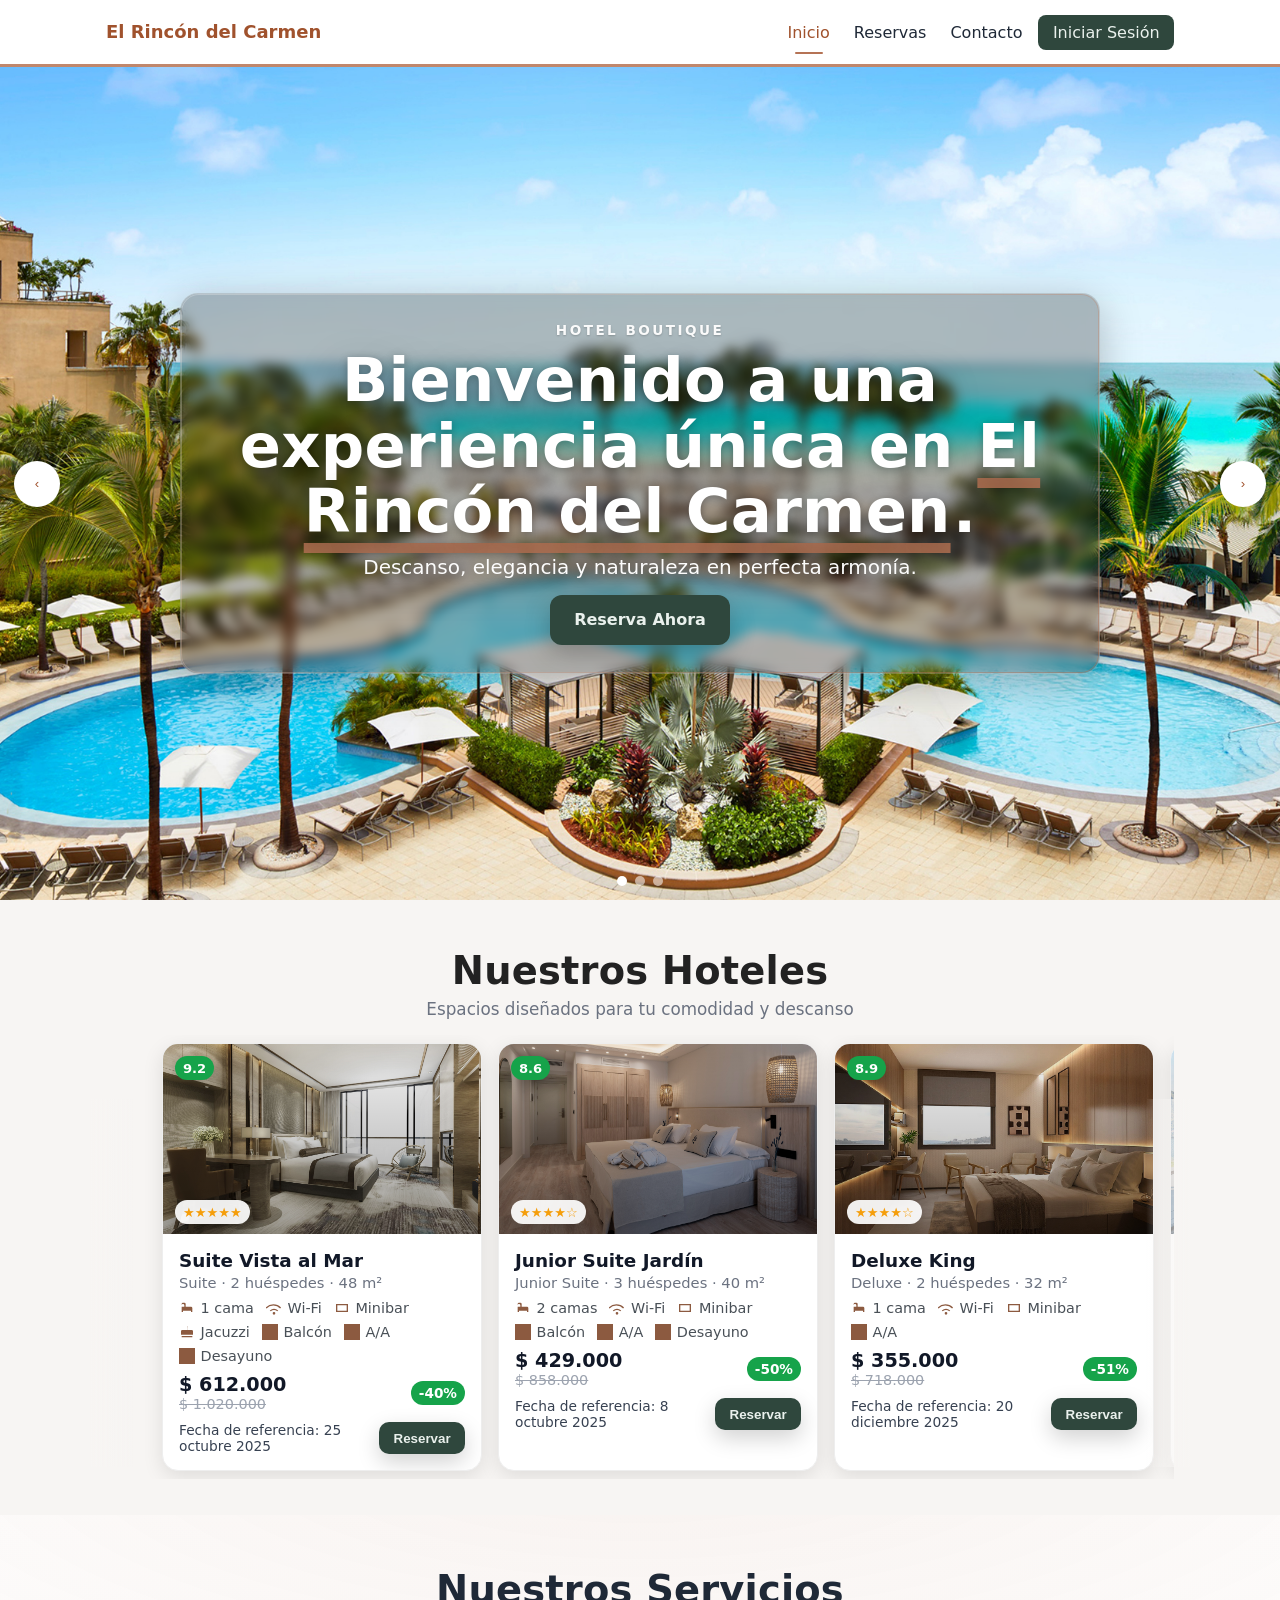
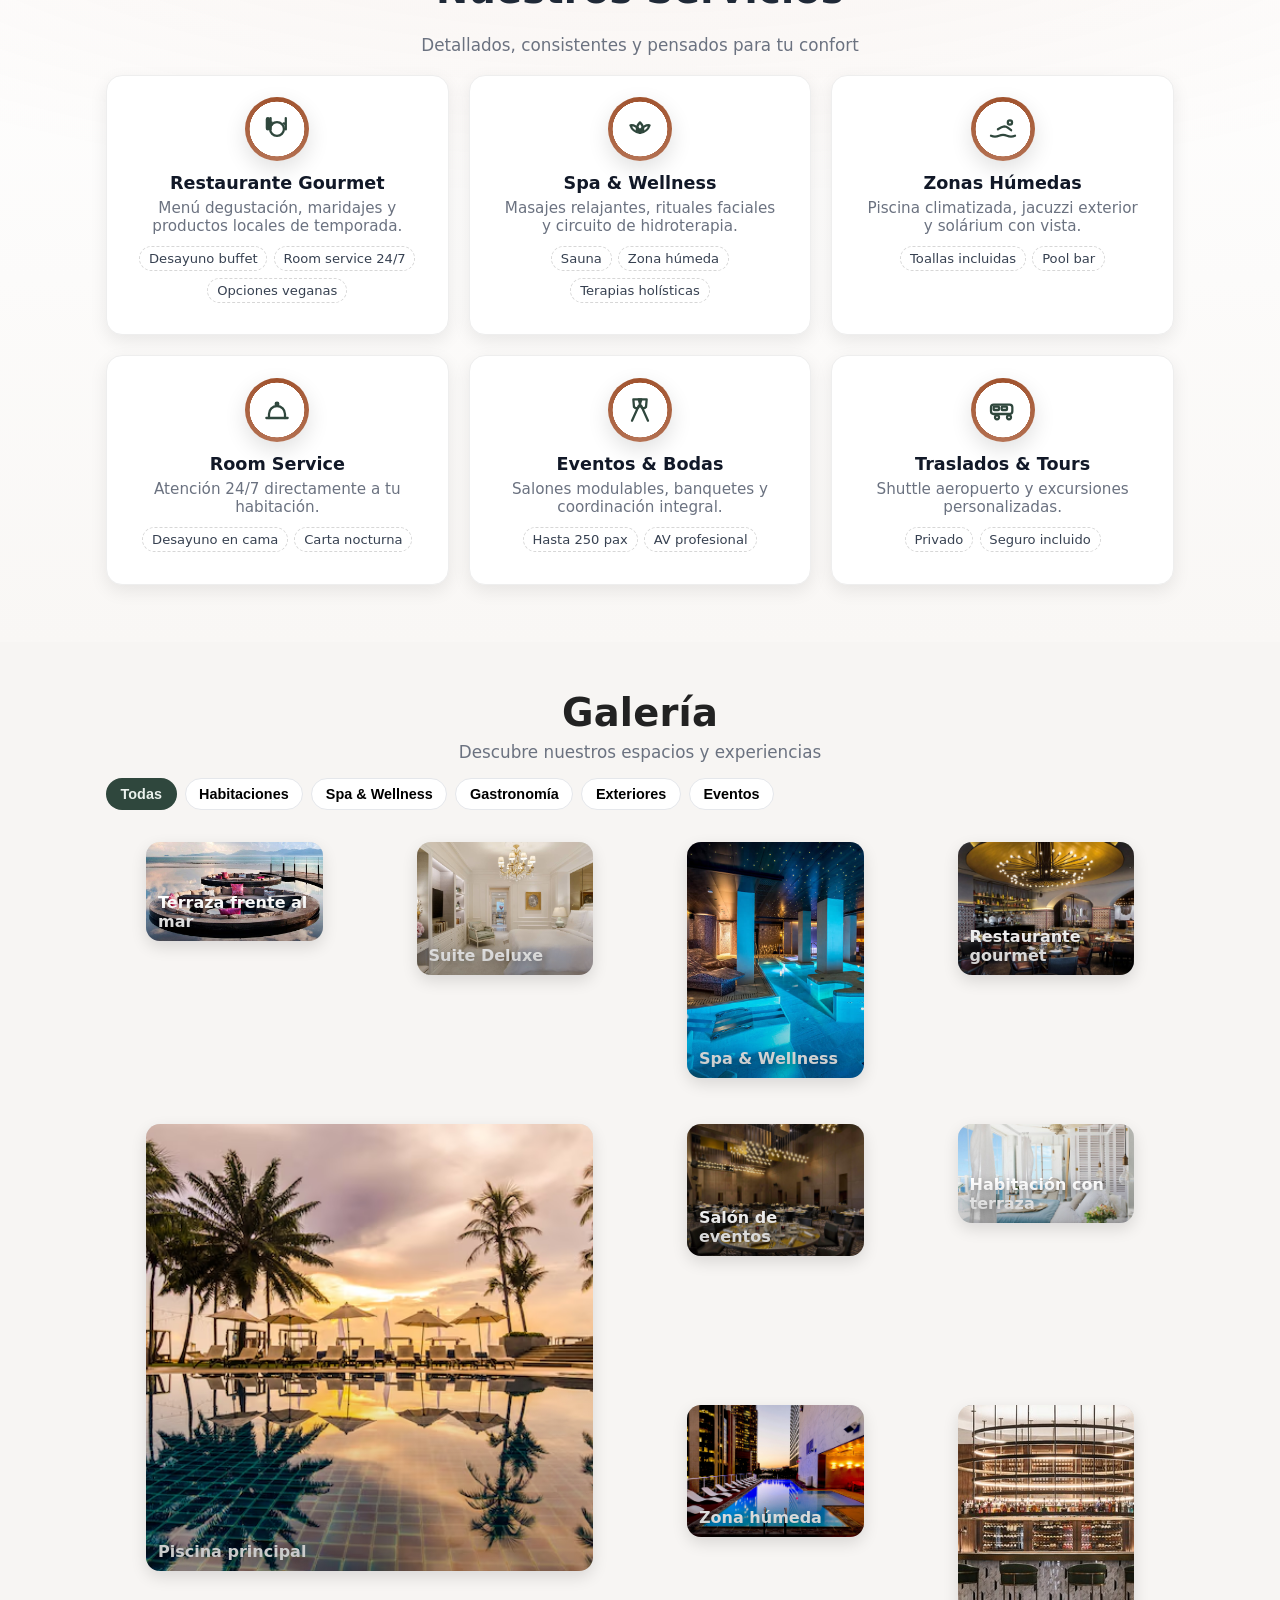
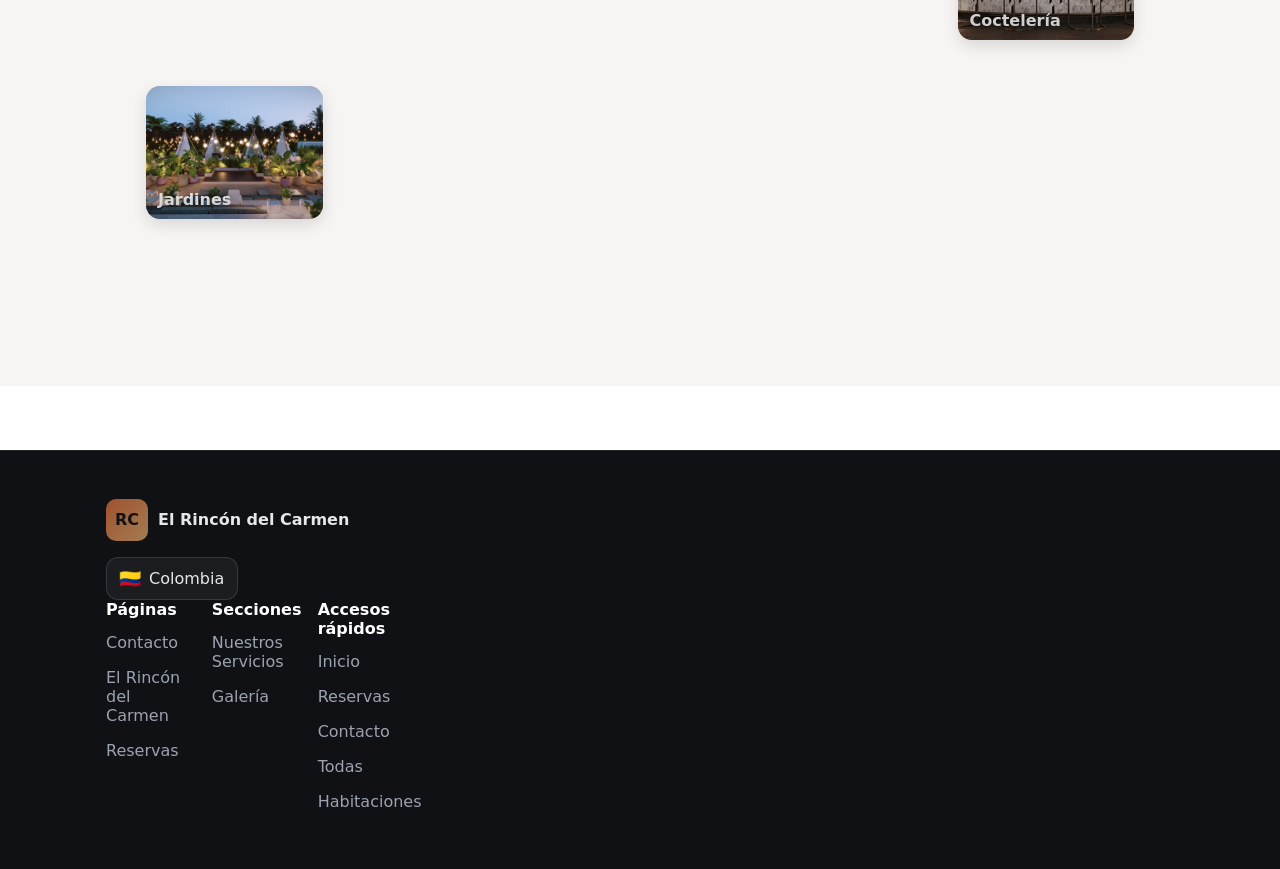
==== commit ca578a23: "feat: :art: se hizo arreglo en hotel js" ====
--- a/index.html
+++ b/index.html
@@ -26,7 +26,7 @@
 
       <nav class="nav">
         <a href="index.html" data-active="true">Inicio</a>
-        <a href="/reservas.html">Reservas</a>
+        <a href="reservas.html">Reservas</a>
         <a href="contacto.html">Contacto</a>
       </nav>
 
@@ -138,7 +138,6 @@
         <!-- Spa -->
         <article class="service-card">
           <div class="service-icon" aria-hidden="true">
-            <!-- Icono: flor/lotus -->
             <svg viewBox="0 0 24 24" class="svg">
               <path d="M12 13c2.9-3.5 4.9-4.2 7.2-3.8-1 3.1-3.2 5.1-7.2 5.7"/>
               <path d="M12 13c-2.9-3.5-4.9-4.2-7.2-3.8 1 3.1 3.2 5.1 7.2 5.7"/>
--- a/css/style.css
+++ b/css/style.css
@@ -1,10 +1,10 @@
-/* ========== RESET & BASE ========== */
+/* reset */
 * { box-sizing: border-box; }
 html, body { margin: 0; padding: 0; }
 body { font-family: system-ui, -apple-system, Segoe UI, Roboto, Arial, sans-serif; color: #1f2937; }
 .container { max-width: 1100px; margin: 0 auto; padding: 0 1rem; }
 
-/* ========== VARIABLES ========== */
+/* variables */
 :root{
   --color-brand:#a0522d;
   --color-brand-underline:#b57355;
@@ -43,7 +43,7 @@
 /* Accesibilidad */
 a:focus, button:focus{ outline: 3px solid rgba(160,82,45,.35); outline-offset: 2px; }
 
-/* ========== HEADER ========== */
+/* header*/
 .site-header{
   position: sticky; top: 0; z-index: 50;
   background: var(--color-header-bg);
@@ -122,7 +122,7 @@
 }
 @media (max-width: 640px){ .hero-inner{ padding: 3rem 1rem; } }
 
-/* ========== HERO — IMAGE CAROUSEL ========== */
+/* carrusel */
 .hero-slider{ position: relative; height: var(--hero-height); overflow: hidden; color: #fff; }
 .hero-track{ position: relative; width: 100%; height: 100%; }
 .hero-slide{ position: absolute; inset: 0; opacity: 0; pointer-events: none; transition: opacity .6s ease; }
@@ -151,7 +151,7 @@
 }
 .hero-dots button[aria-selected="true"]{ background: #fff; }
 
-/* ========== HERO — GLASS PANEL PREMIUM ========== */
+/* panel */
 .hero-glass{
   --glass-bg: rgba(18, 18, 18, .28);
   --glass-border: rgba(255,255,255,.22);
@@ -205,7 +205,7 @@
   .alt-title{ font-size: clamp(1.7rem, 6.2vw + .6rem, 2.6rem); }
 }
 
-/* ========== SECCIÓN: NUESTROS HOTELES (CARRUSEL) ========== */
+/* carrusel*/
 .section-hotels{ background: var(--color-section-bg); padding: 3rem 0 2.25rem; overflow: hidden; }
 .section-head{ text-align: center; margin-bottom: 1rem; }
 .section-title{
@@ -214,7 +214,7 @@
 }
 .section-subtitle{ margin: 0; color: #6b7280; font-size: 1.05rem; }
 
-/* Track con flechas DENTRO + arrastre */
+/* Track con flechas*/
 .hotels-track{
   position: relative; display: flex; gap: 16px;
   overflow-x: auto; overflow-y: hidden; scroll-snap-type: x mandatory;
@@ -222,13 +222,13 @@
   scroll-padding-left: 56px;
 }
 .hotels-track::after{ content:""; flex:0 0 8px; }
-/* Estado al arrastrar (lo activa el JS) */
+/* Estado al arrastrar */
 .hotels-track.is-dragging{
   cursor: grabbing;
   user-select: none;
   scroll-behavior: auto;
 }
-/* Fades laterales para insinuar más contenido */
+/* Fades laterales */
 .section-hotels .container{ position: relative; }
 .section-hotels .container::before,
 .section-hotels .container::after{
@@ -252,7 +252,7 @@
 .track-arrow.next{ right: 8px; margin-right: -40px; }
 .track-arrow.is-disabled{ opacity:.4; pointer-events:none; }
 
-/* Tarjeta (única definición) */
+/* Tarjeta*/
 .hotel-card{
   position: relative; scroll-snap-align: start;
   flex: 0 0 320px; background: #fff; border: 1px solid #eee; border-radius: 16px;
@@ -340,7 +340,7 @@
 .btn-card:active{ transform: translateY(1px); }
 .ref-date{ font-size:.86rem; color:#374151; }
 
-/* ======= Historia (título con “pastilla” brand) ======= */
+/* historia */
 #historia .section-head,
 .section-story .section-head{ text-align: center; }
 #historia .section-title,
@@ -365,7 +365,7 @@
   border-radius: 999px;
 }
 
-/* ========= Servicios ========= */
+/* servicios */
 .section-services{
   position: relative;
   padding: 3.2rem 0 3.6rem;
@@ -374,7 +374,7 @@
     linear-gradient(180deg, #fff 0%, #f9f7f5 100%);
 }
 
-/* título con barra “marca” (genérico) */
+/* título con barra */
 .section-head--brand .section-title{
   display:inline-block; margin:0 auto .6rem; padding:.35rem .9rem;
   background: linear-gradient(180deg, var(--hero-start) 0%, var(--hero-end) 100%);
@@ -453,7 +453,7 @@
   border:1px dashed #d7d7d7; padding:.25rem .55rem; border-radius:999px;
 }
 
-/* CTA */
+/* cta*/
 .service-cta{
   display:inline-flex; align-items:center; justify-content:center;
   margin:0 auto; padding:.5rem .9rem; border-radius:10px;
@@ -472,7 +472,7 @@
   .service-card{ opacity:1; transform:none; }
 }
 
-/* ===== Galería ===== */
+/* galeria*/
 .section-gallery{
   background: var(--color-section-bg);
   padding: 3rem 0 3rem;
@@ -599,7 +599,7 @@
   background: transparent !important;
   box-shadow: none !important;
 }
-/* ===== AUTH LUXE (modal premium) ===== */
+/* lux */
 :root{
   --lux-bg: rgba(20,20,20,.45);
   --lux-stroke: rgba(255,255,255,.18);
@@ -753,7 +753,7 @@
   to{ opacity:1; transform:none; }
 }
 
-/* ===== PASSWORD LUXURY WIDGET ===== */
+/* contraseña */
 .pw-widget{
   margin-top:.6rem; display:grid; gap:.6rem; position:relative;
   --ok:#22c55e; --mid:#f59e0b; --low:#ef4444; --brand:var(--color-brand,#a0522d);
@@ -834,7 +834,7 @@
 .pw-tips li.is-ok::before{
   content:"✓"; font-weight:900; margin-right:.4rem; color:#059669;
 }
-/* ==== PW widget – versión integrada y elegante (override) ==== */
+/* PW widget*/
 .luxe-auth__panel .pw-widget{
   margin-top:.4rem;
   padding:.85rem 1rem;
@@ -977,7 +977,7 @@
 a.auth-menu__item{ text-decoration:none; }
 
 
-/* ===== Resultados de reservas ===== */
+/*Resultados de reservas*/
 .res-grid{
   display:grid; grid-template-columns: repeat(3,minmax(0,1fr)); gap:18px;
 }
@@ -1008,7 +1008,7 @@
 .res-sum{ list-style:none; padding-left:0; margin:.5rem 0 1rem; display:grid; gap:.35rem; }
 .res-note{ margin:0; color:#374151; font-size:.95rem; }
 
-/* ===== Footer ===== */
+/* Footer */
 .luxe-footer{
   --foot-bg: #0f1115;
   --foot-text: #e5e7eb;
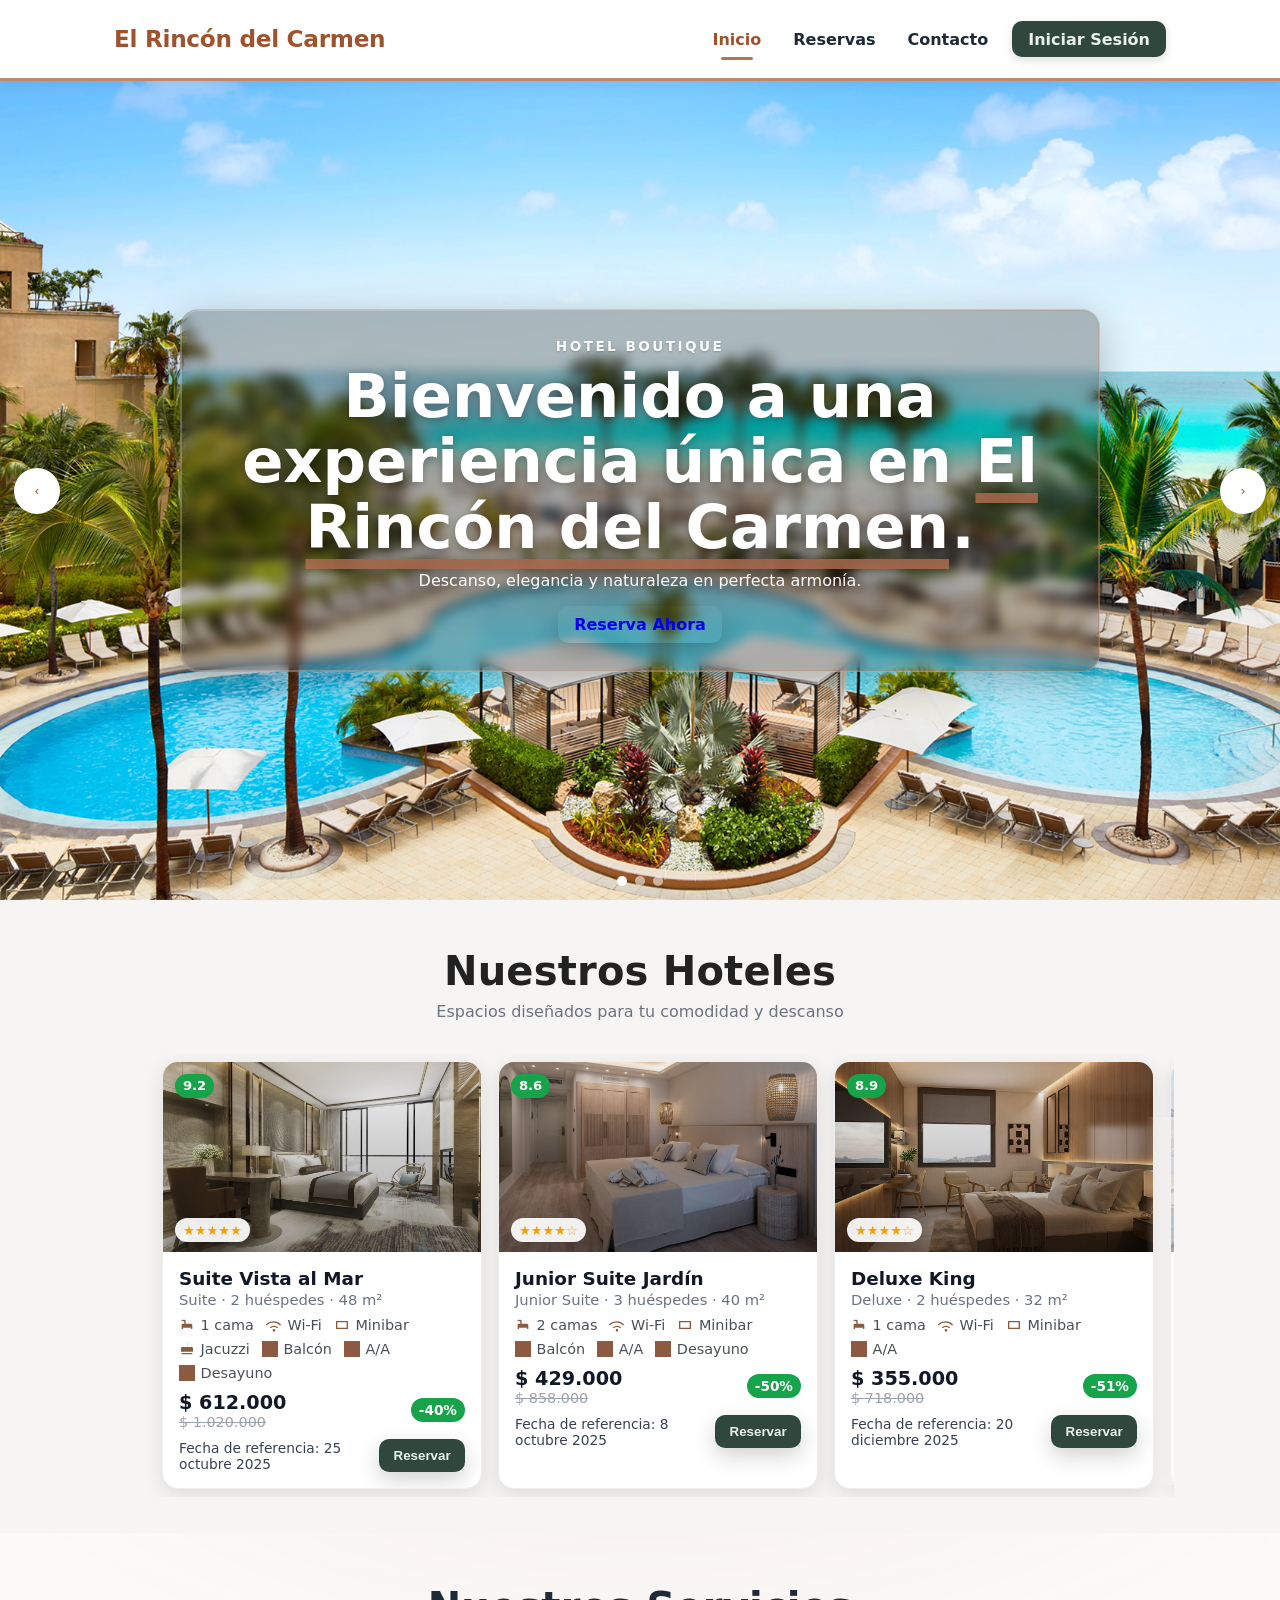
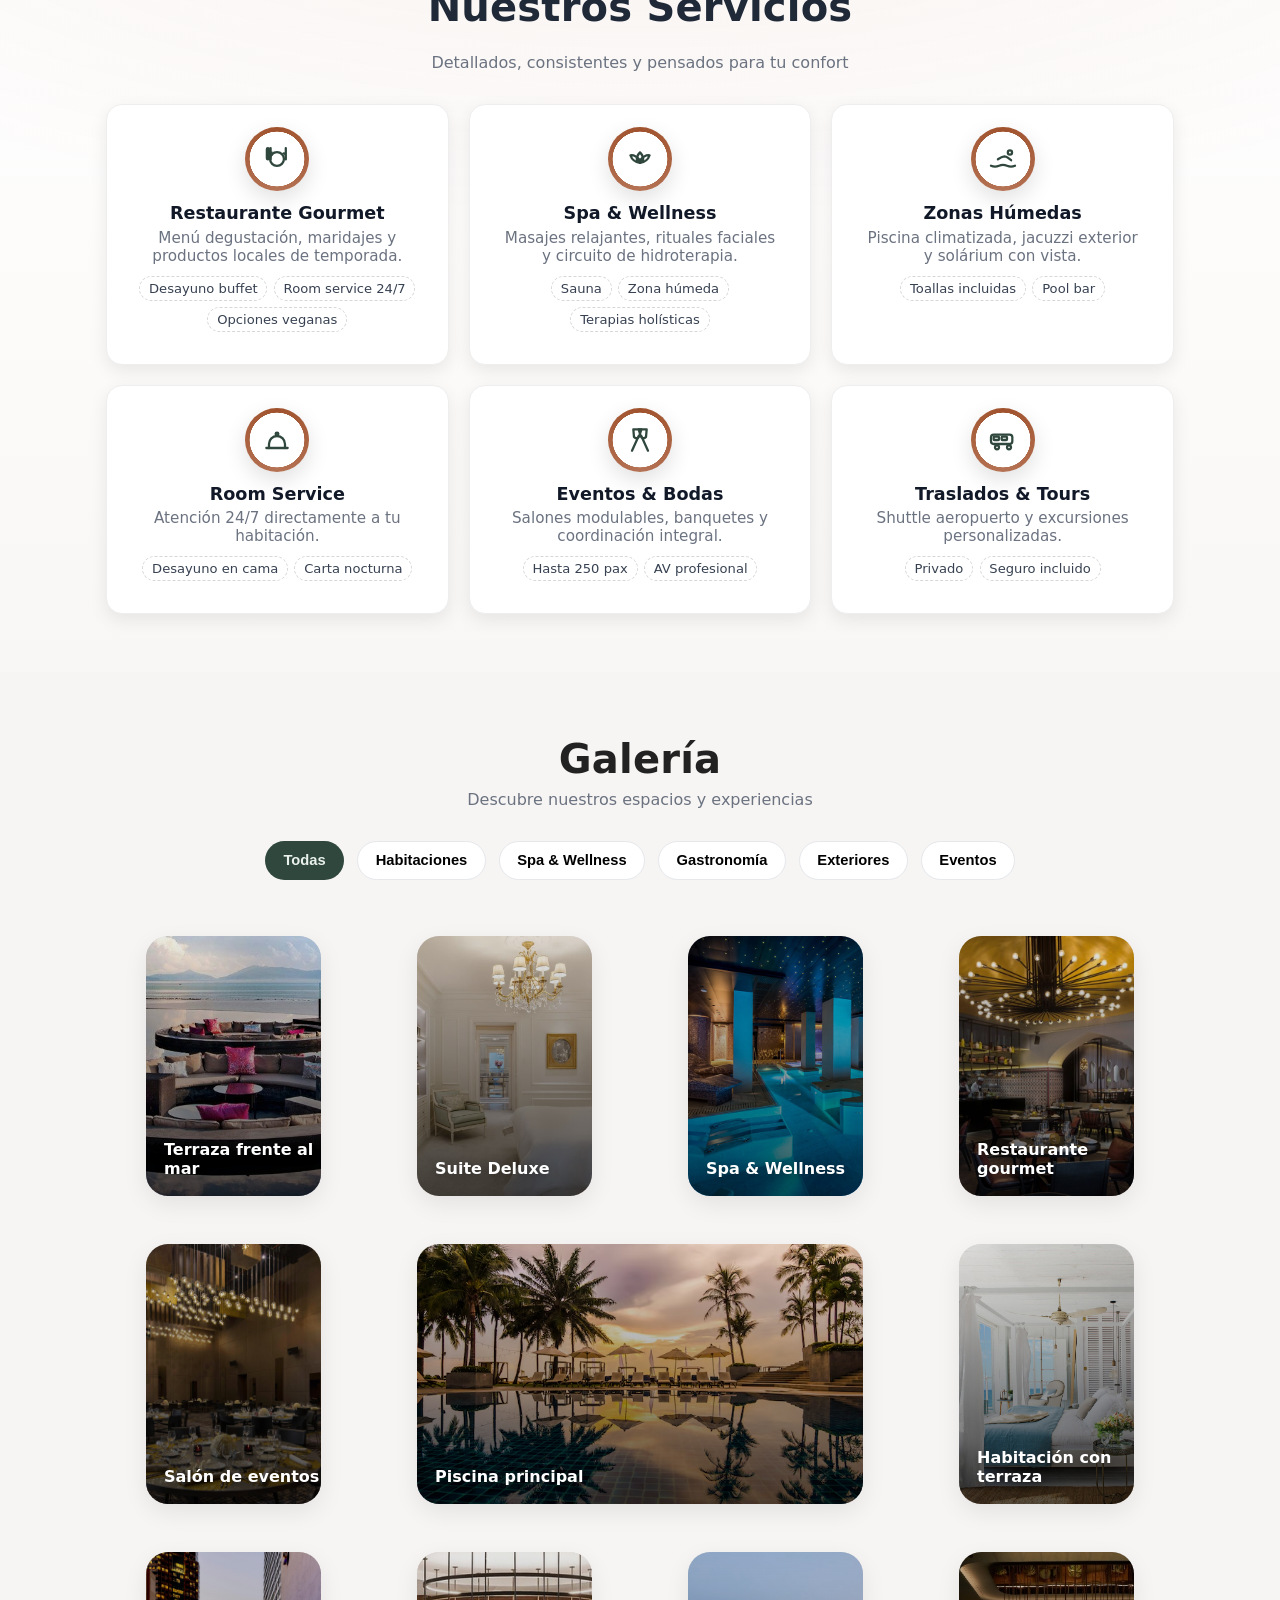
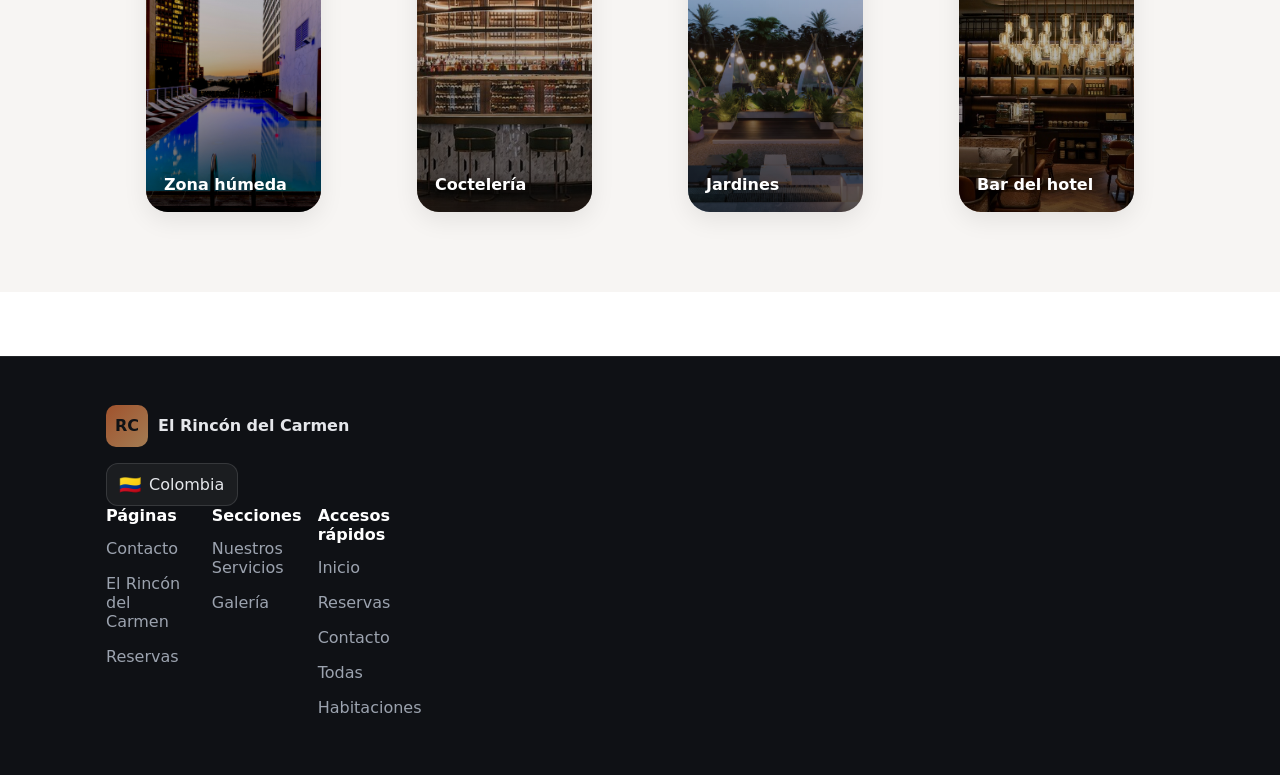
==== commit 2e09cc99: "feat: :art: se hicieron unos ajustes y cambios" ====
--- a/index.html
+++ b/index.html
@@ -83,7 +83,7 @@
               <span class="hotel-name">El Rincón del Carmen</span>
             </h1>
             <p class="hero-subtitle">Relájate con masajes, sauna y zonas húmedas.</p>
-            <a href="/reservas.html" class="btn btn-hero">Conocer Más</a>
+            <a href="reservas.html" class="btn btn-hero">Conocer Más</a>
           </div>
         </div>
       </article>
@@ -225,79 +225,190 @@
       </div>
     </div>
   </section>
-  <!-- ===== galeria -->
+ <!-- ===== GALERÍA ===== -->
 <section class="section-gallery" id="galeria">
+
   <div class="section-head container">
     <h2 class="section-title">Galería</h2>
-    <p class="section-subtitle">Descubre nuestros espacios y experiencias</p>
+
+    <p class="section-subtitle">
+      Descubre nuestros espacios y experiencias
+    </p>
   </div>
 
   <div class="container">
-    <!-- Filtros -->
+
+    <!-- FILTROS -->
     <div class="gallery-filters" role="tablist" aria-label="Filtrar galería">
-      <button class="chip is-active" role="tab" data-filter="*">Todas</button>
-      <button class="chip" role="tab" data-filter="habitaciones">Habitaciones</button>
-      <button class="chip" role="tab" data-filter="spa">Spa & Wellness</button>
-      <button class="chip" role="tab" data-filter="gastronomia">Gastronomía</button>
-      <button class="chip" role="tab" data-filter="exteriores">Exteriores</button>
-      <button class="chip" role="tab" data-filter="eventos">Eventos</button>
-    </div>
-
-    <!-- Grid -->
+
+      <button class="chip is-active" role="tab" data-filter="*">
+        Todas
+      </button>
+
+      <button class="chip" role="tab" data-filter="habitaciones">
+        Habitaciones
+      </button>
+
+      <button class="chip" role="tab" data-filter="spa">
+        Spa & Wellness
+      </button>
+
+      <button class="chip" role="tab" data-filter="gastronomia">
+        Gastronomía
+      </button>
+
+      <button class="chip" role="tab" data-filter="exteriores">
+        Exteriores
+      </button>
+
+      <button class="chip" role="tab" data-filter="eventos">
+        Eventos
+      </button>
+
+    </div>
+
+    <!-- GRID -->
     <div class="gallery-grid" id="galleryGrid">
-      <!-- Item -->
-      <figure class="g-item wide exteriores" data-index="0">
-        <img src="/image/terraza.jpg" alt="Terraza frente al mar" loading="lazy">
-        <figcaption>Terraza frente al mar</figcaption>
+
+      <!-- FILA SUPERIOR -->
+      <figure class="g-item exteriores" data-index="0">
+        <img
+          src="/image/terraza.jpg"
+          alt="Terraza frente al mar"
+          loading="lazy"
+        >
+
+        <figcaption>
+          Terraza frente al mar
+        </figcaption>
       </figure>
 
       <figure class="g-item habitaciones" data-index="1">
-        <img src="/image/habitacion 1.jpg" alt="Suite Deluxe" loading="lazy">
-        <figcaption>Suite Deluxe</figcaption>
-      </figure>
-
-      <figure class="g-item tall spa" data-index="2">
-        <img src="/image/spa1.jpeg" alt="Spa & Wellness" loading="lazy">
-        <figcaption>Spa & Wellness</figcaption>
-      </figure>
-
+        <img
+          src="/image/habitacion 1.jpg"
+          alt="Suite Deluxe"
+          loading="lazy"
+        >
+
+        <figcaption>
+          Suite Deluxe
+        </figcaption>
+      </figure>
+
+      <!-- PRINCIPAL EN EL CENTRO -->
+      <figure class="g-item xl exteriores" data-index="4">
+        <img
+          src="/image/hermosas-piscinas-al-aire-libre-lujo-hoteles-resorts_74190-7433.avif"
+          alt="Piscina principal"
+          loading="lazy"
+        >
+
+        <figcaption>
+          Piscina principal
+        </figcaption>
+      </figure>
+
+      <figure class="g-item spa" data-index="2">
+        <img
+          src="/image/spa1.jpeg"
+          alt="Spa & Wellness"
+          loading="lazy"
+        >
+
+        <figcaption>
+          Spa & Wellness
+        </figcaption>
+      </figure>
+
+      <!-- ALREDEDOR -->
       <figure class="g-item gastronomia" data-index="3">
-        <img src="/image/restaurante.jpg" alt="Restaurante gourmet" loading="lazy">
-        <figcaption>Restaurante gourmet</figcaption>
-      </figure>
-
-      <figure class="g-item exteriores xl" data-index="4">
-        <img src="/image/hermosas-piscinas-al-aire-libre-lujo-hoteles-resorts_74190-7433.avif" alt="Piscina principal" loading="lazy">
-        <figcaption>Piscina principal</figcaption>
+        <img
+          src="/image/restaurante.jpg"
+          alt="Restaurante gourmet"
+          loading="lazy"
+        >
+
+        <figcaption>
+          Restaurante gourmet
+        </figcaption>
       </figure>
 
       <figure class="g-item eventos" data-index="5">
-        <img src="/image/salondeeventos.avif" alt="Salón de eventos" loading="lazy">
-        <figcaption>Salón de eventos</figcaption>
-      </figure>
-
-      <figure class="g-item habitaciones wide" data-index="6">
-        <img src="/image/habitacionterraza.jpg" alt="Habitación con terraza" loading="lazy">
-        <figcaption>Habitación con terraza</figcaption>
+        <img
+          src="/image/salondeeventos.avif"
+          alt="Salón de eventos"
+          loading="lazy"
+        >
+
+        <figcaption>
+          Salón de eventos
+        </figcaption>
+      </figure>
+
+      <figure class="g-item habitaciones" data-index="6">
+        <img
+          src="/image/habitacionterraza.jpg"
+          alt="Habitación con terraza"
+          loading="lazy"
+        >
+
+        <figcaption>
+          Habitación con terraza
+        </figcaption>
       </figure>
 
       <figure class="g-item spa" data-index="7">
-        <img src="/image/pexels-pixabay-261102.jpg" alt="Zona húmeda" loading="lazy">
-        <figcaption>Zona húmeda</figcaption>
-      </figure>
-
-      <figure class="g-item gastronomia tall" data-index="8">
-        <img src="/image/cocteleria.jpg" alt="Coctelería de autor" loading="lazy">
-        <figcaption>Coctelería</figcaption>
+        <img
+          src="/image/pexels-pixabay-261102.jpg"
+          alt="Zona húmeda"
+          loading="lazy"
+        >
+
+        <figcaption>
+          Zona húmeda
+        </figcaption>
+      </figure>
+
+      <figure class="g-item gastronomia" data-index="8">
+        <img
+          src="/image/cocteleria.jpg"
+          alt="Coctelería"
+          loading="lazy"
+        >
+
+        <figcaption>
+          Coctelería
+        </figcaption>
       </figure>
 
       <figure class="g-item exteriores" data-index="9">
-        <img src="/image/jardin.avif" alt="Jardines" loading="lazy">
-        <figcaption>Jardines</figcaption>
-      </figure>
-    </div>
+        <img
+          src="/image/jardin.avif"
+          alt="Jardines"
+          loading="lazy"
+        >
+
+        <figcaption>
+          Jardines
+        </figcaption>
+      </figure>
+
+       <figure class="g-item exteriores" data-index="10">
+    <img
+      src="/image/barhotel.jpg"
+      alt="Bar del hotel"
+      loading="lazy"
+    >
+
+    <figcaption>
+      Bar del hotel
+    </figcaption>
+  </figure>
+
+    </div>
+
   </div>
-
+</section>
   <!-- Lightbox -->
   <div class="lightbox" id="lightbox" aria-hidden="true" aria-label="Galería ampliada" role="dialog">
     <button class="lb-btn lb-close" aria-label="Cerrar (Esc)">×</button>
--- a/css/style.css
+++ b/css/style.css
@@ -43,84 +43,168 @@
 /* Accesibilidad */
 a:focus, button:focus{ outline: 3px solid rgba(160,82,45,.35); outline-offset: 2px; }
 
-/* header*/
+/* =========================================================
+   HEADER PREMIUM
+========================================================= */
+
 .site-header{
-  position: sticky; top: 0; z-index: 50;
+  position: sticky;
+  top: 0;
+  z-index: 50;
   background: var(--color-header-bg);
   border-bottom: 3px solid var(--color-border);
-}
+  box-shadow: 0 4px 14px rgba(0,0,0,.06); /* más presencia */
+}
+
 .site-header .container{
   display: grid;
   grid-template-columns: 1fr auto auto;
   align-items: center;
-  gap: 1rem;
-  min-height: 64px;
-}
+  gap: 1.5rem;
+  min-height: 78px; /* más alto = más elegante */
+  padding: 0 1.5rem;
+}
+
+/* Marca / Título */
 .brand{
-  font-weight: 600; font-size: 1.125rem; text-decoration: none;
-  color: var(--color-brand); border-bottom: 2px solid transparent;
-}
-.brand:hover{ border-bottom-color: var(--color-brand-underline); }
-
-.nav{ display: flex; align-items: center; gap: 1.5rem; }
+  font-weight: 700;
+  font-size: 1.45rem; /* más grande */
+  text-decoration: none;
+  color: var(--color-brand);
+  border-bottom: 2px solid transparent;
+  letter-spacing: -.3px;
+  transition: border-color .25s ease;
+}
+
+.brand:hover{
+  border-bottom-color: var(--color-brand-underline);
+}
+
+/* NAV */
+.nav{
+  display: flex;
+  align-items: center;
+  gap: 2rem; /* más aire */
+}
+
 .nav a{
-  position: relative; text-decoration: none; color: var(--color-text);
-  padding: .25rem 0; transition: color .2s ease;
-}
-.nav a:hover{ color: var(--color-brand); }
-.nav a[data-active="true"]{ color: var(--color-brand); }
+  position: relative;
+  text-decoration: none;
+  color: var(--color-text);
+  padding: .35rem 0;
+  font-weight: 600;
+  transition: color .25s ease;
+}
+
+.nav a:hover{
+  color: var(--color-brand);
+}
+
+.nav a[data-active="true"]{
+  color: var(--color-brand);
+}
+
 .nav a[data-active="true"]::after{
-  content: ""; position: absolute; left: 0; right: 0; bottom: -8px;
-  margin: 0 auto; width: 28px; height: 2px; background: var(--color-brand-underline); border-radius: 2px;
-}
-
+  content: "";
+  position: absolute;
+  left: 0;
+  right: 0;
+  bottom: -6px;
+  margin: 0 auto;
+  width: 32px; /* más ancho */
+  height: 3px; /* más grueso */
+  background: var(--color-brand-underline);
+  border-radius: 2px;
+}
+
+/* BOTONES */
 .btn{
-  display: inline-flex; align-items: center; justify-content: center;
-  padding: .5rem .9rem; border-radius: 8px; text-decoration: none; font-weight: 500;
-  transition: transform .06s ease, filter .2s ease, opacity .2s; user-select: none;
-}
-.btn:active{ transform: translateY(1px); }
-.btn-login{ background: var(--color-button); color: var(--color-button-text); }
-.btn-login:hover{ filter: brightness(1.05); }
-.btn-hero{
-  background: var(--color-button); color: var(--color-button-text);
-  padding: .95rem 1.5rem; border-radius: var(--radius-lg); box-shadow: var(--shadow-lg); font-weight: 700;
-}
-.btn-hero:hover{ filter: brightness(1.06); }
-
+  display: inline-flex;
+  align-items: center;
+  justify-content: center;
+  padding: .55rem 1rem;
+  border-radius: 10px;
+  text-decoration: none;
+  font-weight: 600;
+  transition: transform .06s ease, filter .2s ease, opacity .2s;
+  user-select: none;
+}
+
+.btn:active{
+  transform: translateY(1px);
+}
+
+.btn-login{
+  background: var(--color-button);
+  color: var(--color-button-text);
+  box-shadow: 0 4px 10px rgba(0,0,0,.12);
+}
+
+.btn-login:hover{
+  filter: brightness(1.07);
+}
+
+/* HAMBURGER */
 .nav-toggle{
-  display: none; width: 42px; height: 36px; border: 1px solid #e5e7eb; border-radius: 8px; background: #fff;
-  align-items: center; justify-content: center; gap: 4px; padding: 6px;
-}
-.nav-toggle span{ display: block; width: 20px; height: 2px; background: #374151; border-radius: 2px; }
+  display: none;
+  width: 44px;
+  height: 38px;
+  border: 1px solid #e5e7eb;
+  border-radius: 8px;
+  background: #fff;
+  align-items: center;
+  justify-content: center;
+  gap: 4px;
+  padding: 6px;
+  cursor: pointer;
+}
+
+.nav-toggle span{
+  display: block;
+  width: 22px;
+  height: 2px;
+  background: #374151;
+  border-radius: 2px;
+}
+
+/* =========================================================
+   RESPONSIVE
+========================================================= */
+
 @media (max-width: 880px){
-  .site-header .container{ grid-template-columns: auto auto auto; }
-  .nav-toggle{ display: inline-flex; }
+
+  .site-header .container{
+    grid-template-columns: auto auto auto;
+    min-height: 70px;
+  }
+
+  .nav-toggle{
+    display: inline-flex;
+  }
+
   .nav{
-    position: absolute; top: 64px; left: 0; right: 0;
-    background: var(--color-header-bg); border-bottom: 3px solid var(--color-border);
-    display: none; flex-direction: column; padding: .75rem 1rem 1rem; gap: 1rem;
-  }
-  .nav.open{ display: flex; }
-}
-
-.hero{
-  background: linear-gradient(180deg, var(--hero-start) 0%, var(--hero-end) 100%);
-  min-height: 70vh; display: grid; place-items: center; text-align: center; color: #fff;
-  position: relative; overflow: hidden;
-}
-.hero::before{ content: ""; position: absolute; inset: 0; box-shadow: inset 0 8px 20px rgba(0,0,0,.12); pointer-events: none; }
-.hero-inner{ padding: 4rem 1rem; }
-.hero-title{
-  font-size: clamp(2rem, 4vw + 1rem, 4rem);
-  line-height: 1.1; margin: 0 0 1rem; font-weight: 800; letter-spacing: .2px;
-  text-shadow: 0 2px 6px rgba(0,0,0,.18);
-}
-.hero-subtitle{
-  font-size: clamp(1rem, 1.2vw + .6rem, 1.25rem);
-  margin: 0 auto 2rem; max-width: 900px; color: rgba(255,255,255,.92);
-}
-@media (max-width: 640px){ .hero-inner{ padding: 3rem 1rem; } }
+    position: absolute;
+    top: 70px;
+    left: 0;
+    right: 0;
+    background: var(--color-header-bg);
+    border-bottom: 3px solid var(--color-border);
+    display: none;
+    flex-direction: column;
+    padding: 1rem 1.2rem 1.4rem;
+    gap: 1.2rem;
+    box-shadow: 0 6px 18px rgba(0,0,0,.08);
+  }
+
+  .nav.open{
+    display: flex;
+  }
+
+  .nav a{
+    font-size: 1.05rem;
+  }
+}
+
 
 /* carrusel */
 .hero-slider{ position: relative; height: var(--hero-height); overflow: hidden; color: #fff; }
@@ -471,74 +555,183 @@
 @media (prefers-reduced-motion: reduce){
   .service-card{ opacity:1; transform:none; }
 }
-
-/* galeria*/
+/* =========================================================
+   GALERÍA PREMIUM SIN HUECOS
+========================================================= */
+
 .section-gallery{
   background: var(--color-section-bg);
-  padding: 3rem 0 3rem;
+  padding:4rem 0;
+}
+
+.section-head{
+  text-align:center;
+  margin-bottom:2rem;
+}
+
+.section-title{
+  font-size:2.5rem;
+  font-weight:800;
+  margin-bottom:.5rem;
+}
+
+.section-subtitle{
+  color:#6b7280;
+  font-size:1rem;
 }
 
 .gallery-filters{
-  display:flex; flex-wrap:wrap; gap:.5rem;
-  margin: 0 0 1rem;
-}
+  display:flex;
+  justify-content:center;
+  flex-wrap:wrap;
+  gap:.8rem;
+  margin-bottom:2.5rem;
+}
+
 .gallery-filters .chip{
   background:#fff;
   border:1px solid #e5e7eb;
   border-radius:999px;
-  padding:.45rem .85rem;
-  font-weight:700; font-size:.9rem;
+  padding:.65rem 1.1rem;
+  font-size:.92rem;
+  font-weight:700;
   cursor:pointer;
-  transition: filter .18s ease, transform .06s ease, background .18s ease;
-}
-.gallery-filters .chip:hover{ filter:brightness(1.04); }
+  transition:transform .25s ease, background .25s ease, color .25s ease;
+}
+
+.gallery-filters .chip:hover{
+  transform:translateY(-2px);
+}
+
 .gallery-filters .chip.is-active{
-  background: var(--color-button); color: var(--color-button-text);
-  border-color: transparent;
-}
-
-/* Grid mosaico */
+  background:var(--color-button);
+  color:var(--color-button-text);
+  border-color:transparent;
+}
+
+/* =========================================================
+   GRID BASE (DESKTOP)
+========================================================= */
+
 .gallery-grid{
   display:grid;
-  grid-template-columns: repeat(auto-fill, minmax(220px, 1fr));
-  grid-auto-rows: 1fr;
-  grid-auto-flow: dense;
-  gap: 14px;
-}
+  grid-template-columns:repeat(4, 1fr);
+  gap:16px;
+  grid-auto-flow:dense;
+}
+
 .g-item{
-  position: relative;
-  overflow: hidden;
-  border-radius: 14px;
+  position:relative;
+  overflow:hidden;
+  height:260px;
+  border-radius:22px;
   background:#ddd;
-  aspect-ratio: 4 / 3;                 /* base */
-  box-shadow: var(--shadow-md);
-  cursor: zoom-in;
-  opacity: 0; transform: translateY(8px);
-  animation: gFadeUp .45s ease forwards;
-}
-.g-item.wide{ aspect-ratio: 16 / 9; }
-.g-item.tall{ aspect-ratio: 3 / 4; }
-.g-item.xl{ grid-column: span 2; grid-row: span 2; aspect-ratio: 1; }
+  cursor:pointer;
+  box-shadow:0 8px 24px rgba(0,0,0,.08);
+  transition:transform .35s ease, box-shadow .35s ease;
+}
+
+.g-item.xl{
+  grid-column:2 / span 2;
+  height:260px;
+}
+
+.g-item.top-right{
+  grid-column:4;
+  grid-row:1;
+}
 
 .g-item img{
-  width:100%; height:100%; object-fit:cover; display:block;
-  transition: transform .45s ease, filter .45s ease;
-}
+  width:100%;
+  height:100%;
+  object-fit:cover;
+  display:block;
+  transition:transform .6s ease;
+}
+
 .g-item::after{
-  content:""; position:absolute; inset:0;
-  background: linear-gradient(180deg, transparent 55%, rgba(0,0,0,.35));
-  opacity:.65; transition: opacity .35s ease;
-}
+  content:"";
+  position:absolute;
+  inset:0;
+  background:linear-gradient(to top, rgba(0,0,0,.65), rgba(0,0,0,.08));
+}
+
 .g-item figcaption{
-  position:absolute; left:12px; bottom:10px; right:12px;
-  color:#fff; font-weight:800; font-size:1rem;
-  text-shadow: 0 2px 8px rgba(0,0,0,.35);
-}
-.g-item:hover img{ transform: scale(1.06); filter: saturate(1.05); }
-.g-item:hover::after{ opacity:.8; }
-
-@keyframes gFadeUp{
-  to{ opacity:1; transform:none; }
+  position:absolute;
+  left:18px;
+  bottom:18px;
+  z-index:2;
+  color:#fff;
+  font-size:1rem;
+  font-weight:800;
+  text-shadow:0 2px 10px rgba(0,0,0,.35);
+}
+
+.g-item:hover{
+  transform:translateY(-5px);
+  box-shadow:0 16px 34px rgba(0,0,0,.15);
+}
+
+.g-item:hover img{
+  transform:scale(1.08);
+}
+
+/* =========================================================
+   RESPONSIVE TABLET (≤ 992px)
+========================================================= */
+
+@media (max-width: 992px){
+
+  .gallery-grid{
+    grid-template-columns:repeat(2, 1fr);
+    gap:14px;
+  }
+
+  .g-item{
+    height:240px;
+  }
+
+  .g-item.xl{
+    grid-column:1 / -1;
+    height:260px;
+  }
+
+  .g-item.top-right{
+    grid-column:auto;
+    grid-row:auto;
+  }
+}
+
+/* =========================================================
+   RESPONSIVE MÓVIL (≤ 600px)
+========================================================= */
+
+@media (max-width: 600px){
+
+  .gallery-grid{
+    grid-template-columns:1fr;
+    gap:12px;
+  }
+
+  .g-item{
+    height:220px;
+  }
+
+  /* XL se comporta como item normal */
+  .g-item.xl{
+    grid-column:auto;
+    height:230px;
+  }
+
+  /* Se elimina cualquier posición fija */
+  .g-item.top-right{
+    grid-column:auto;
+    grid-row:auto;
+  }
+
+  .section-title{
+    font-size:1.9rem;
+  }
 }
 
 /* Lightbox */
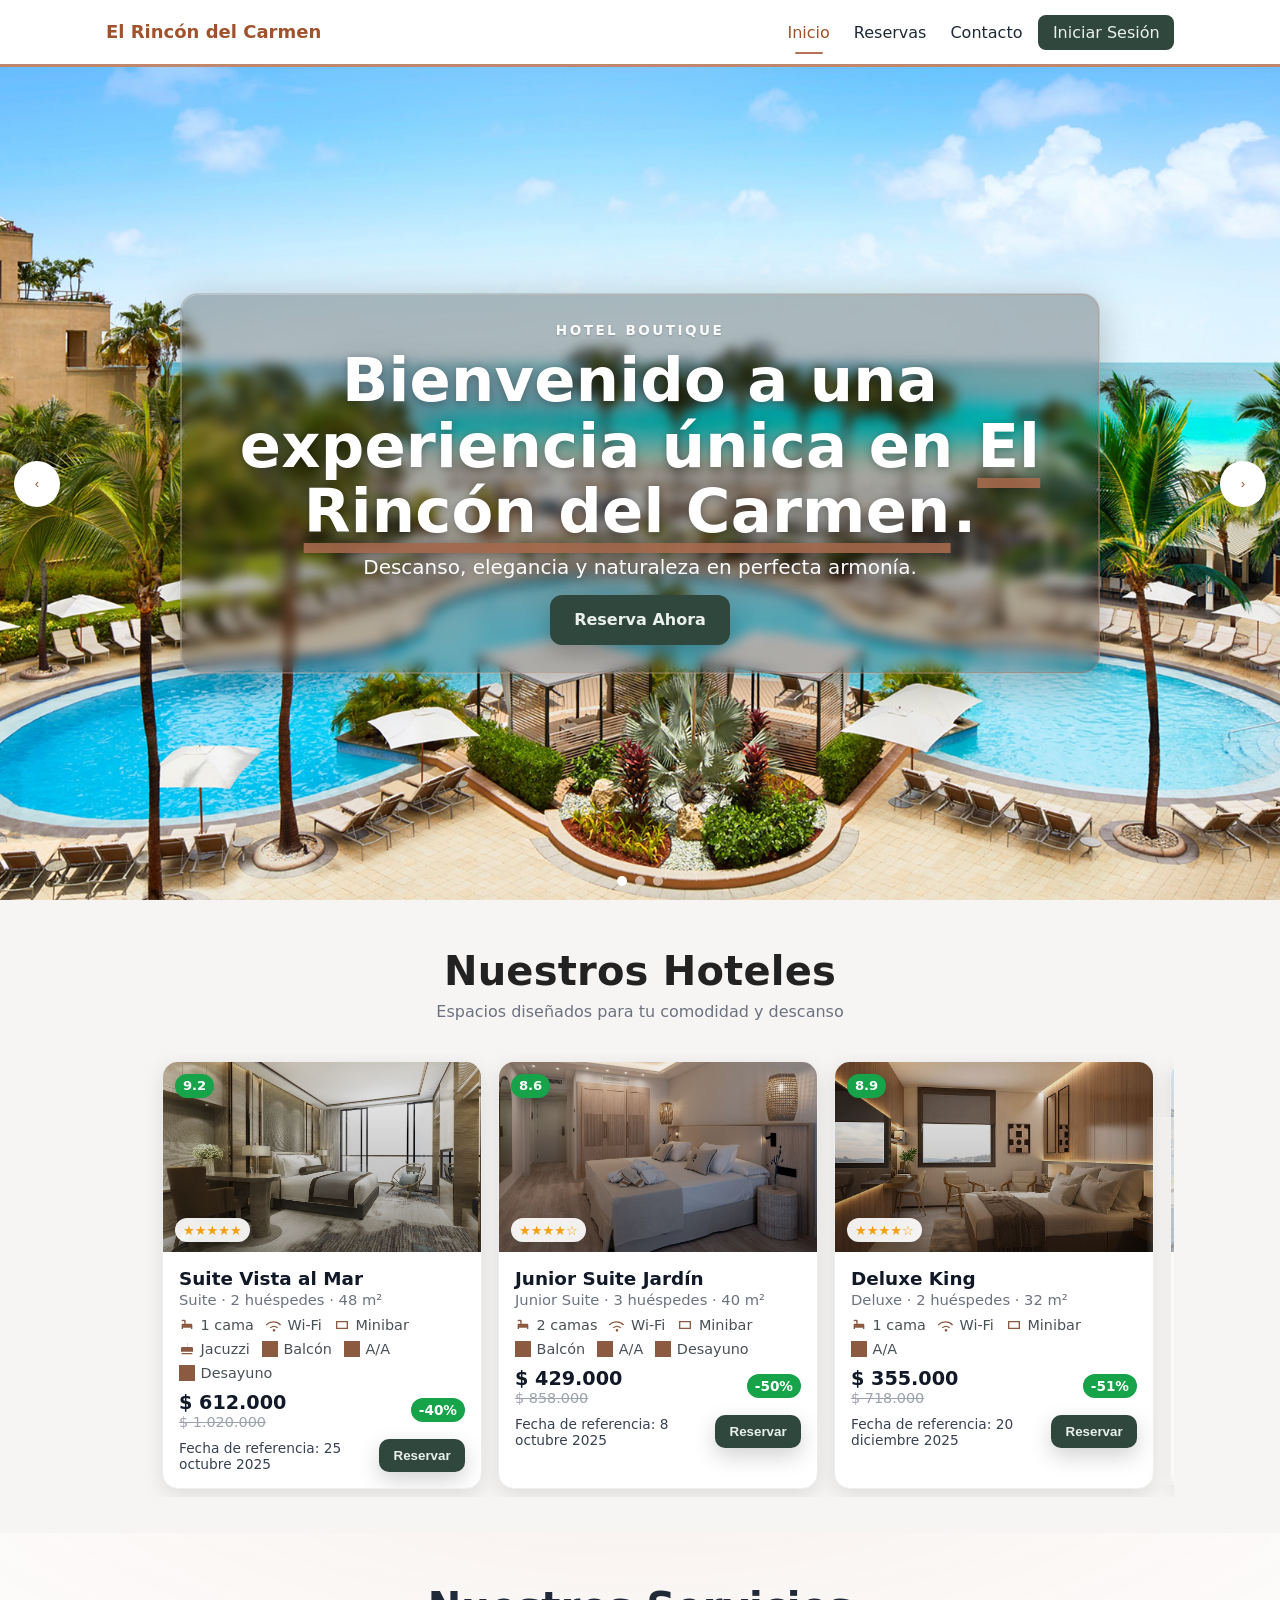
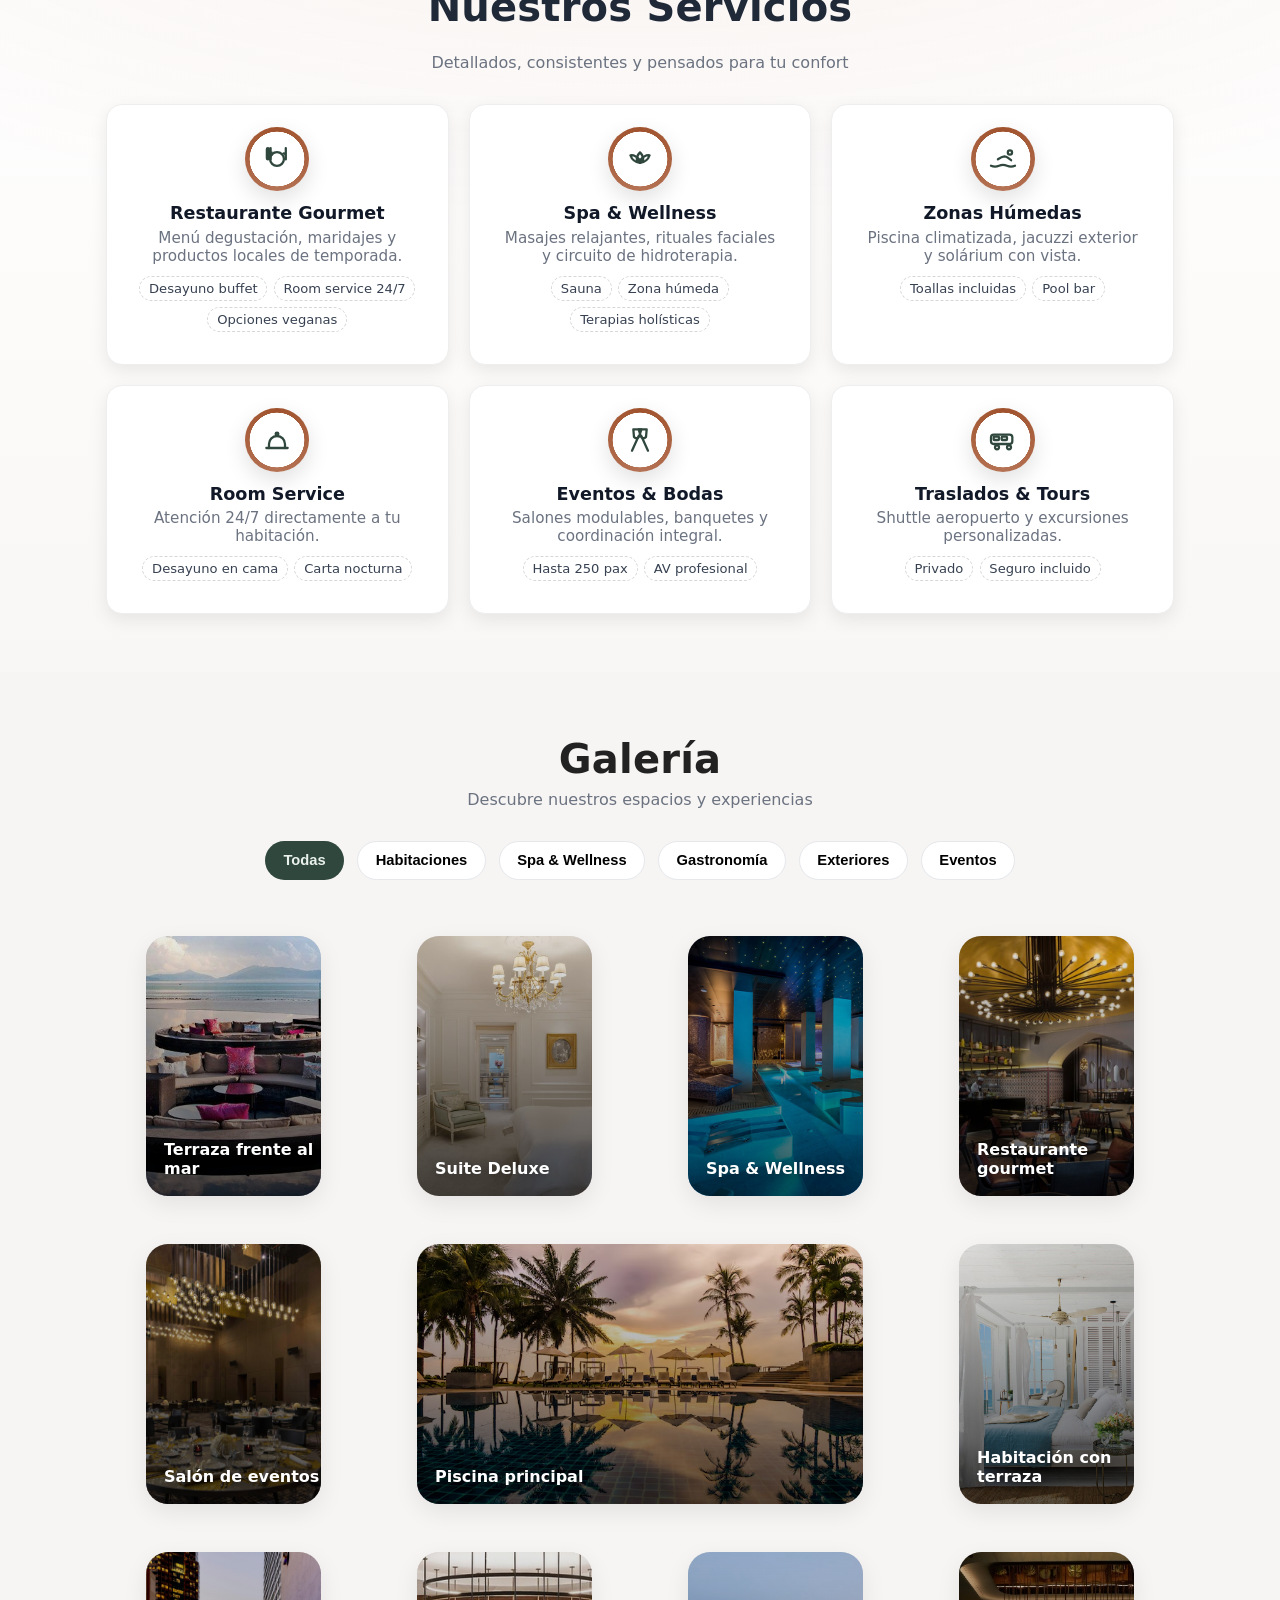
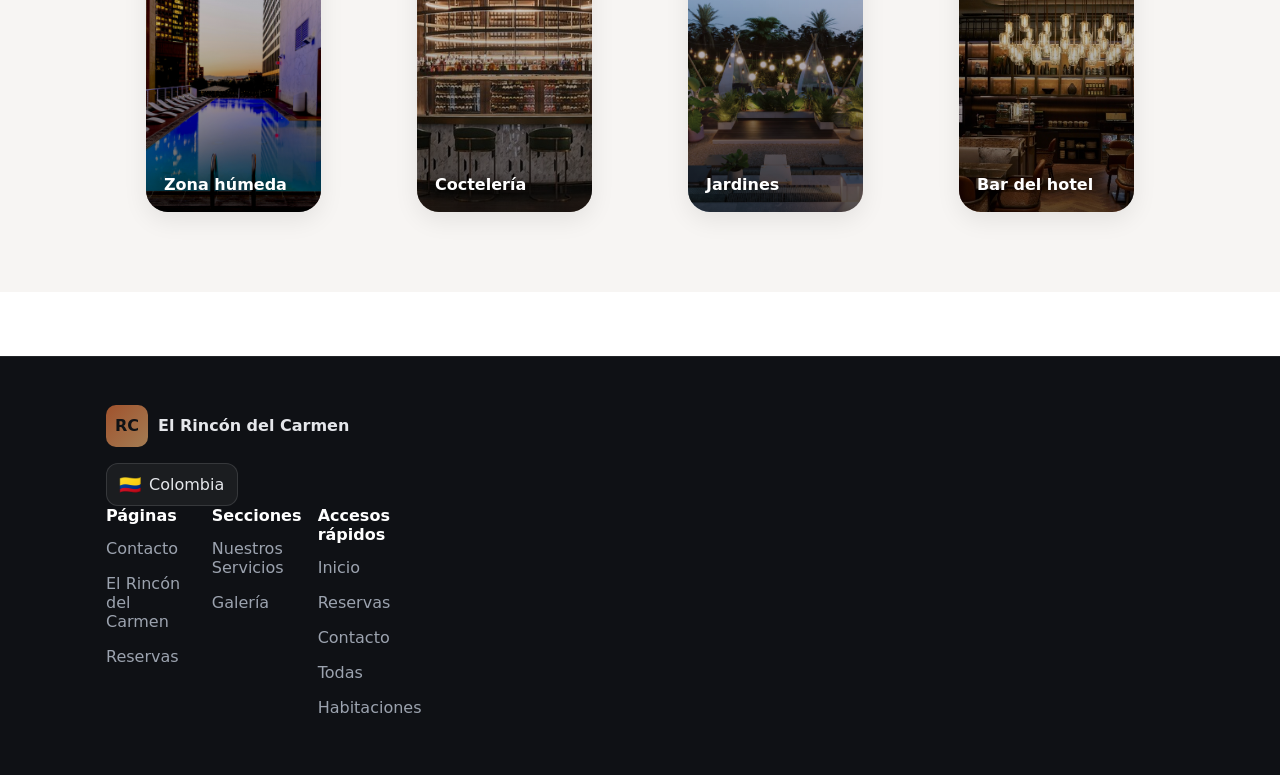
==== commit 7e4eda36: "feat: :art: se hicieron unos cambios" ====
--- a/index.html
+++ b/index.html
@@ -12,7 +12,7 @@
   <script src="/js/hotel.js" defer></script>
   <script src="/js/galeria.js" defer></script>
   <script src="/js/auth.js?v=3" defer></script>
-  
+  <script src="/js/luxe-pass.js" defer></script>
 </head>
 <body>
   <!-- Header -->
--- a/css/style.css
+++ b/css/style.css
@@ -1,10 +1,10 @@
-/* reset */
+/* ========== RESET & BASE ========== */
 * { box-sizing: border-box; }
 html, body { margin: 0; padding: 0; }
 body { font-family: system-ui, -apple-system, Segoe UI, Roboto, Arial, sans-serif; color: #1f2937; }
 .container { max-width: 1100px; margin: 0 auto; padding: 0 1rem; }
 
-/* variables */
+/* ========== VARIABLES ========== */
 :root{
   --color-brand:#a0522d;
   --color-brand-underline:#b57355;
@@ -43,170 +43,86 @@
 /* Accesibilidad */
 a:focus, button:focus{ outline: 3px solid rgba(160,82,45,.35); outline-offset: 2px; }
 
-/* =========================================================
-   HEADER PREMIUM
-========================================================= */
-
+/* ========== HEADER ========== */
 .site-header{
-  position: sticky;
-  top: 0;
-  z-index: 50;
+  position: sticky; top: 0; z-index: 50;
   background: var(--color-header-bg);
   border-bottom: 3px solid var(--color-border);
-  box-shadow: 0 4px 14px rgba(0,0,0,.06); /* más presencia */
-}
-
+}
 .site-header .container{
   display: grid;
   grid-template-columns: 1fr auto auto;
   align-items: center;
-  gap: 1.5rem;
-  min-height: 78px; /* más alto = más elegante */
-  padding: 0 1.5rem;
-}
-
-/* Marca / Título */
+  gap: 1rem;
+  min-height: 64px;
+}
 .brand{
-  font-weight: 700;
-  font-size: 1.45rem; /* más grande */
-  text-decoration: none;
-  color: var(--color-brand);
-  border-bottom: 2px solid transparent;
-  letter-spacing: -.3px;
-  transition: border-color .25s ease;
-}
-
-.brand:hover{
-  border-bottom-color: var(--color-brand-underline);
-}
-
-/* NAV */
-.nav{
-  display: flex;
-  align-items: center;
-  gap: 2rem; /* más aire */
-}
-
+  font-weight: 600; font-size: 1.125rem; text-decoration: none;
+  color: var(--color-brand); border-bottom: 2px solid transparent;
+}
+.brand:hover{ border-bottom-color: var(--color-brand-underline); }
+
+.nav{ display: flex; align-items: center; gap: 1.5rem; }
 .nav a{
-  position: relative;
-  text-decoration: none;
-  color: var(--color-text);
-  padding: .35rem 0;
-  font-weight: 600;
-  transition: color .25s ease;
-}
-
-.nav a:hover{
-  color: var(--color-brand);
-}
-
-.nav a[data-active="true"]{
-  color: var(--color-brand);
-}
-
+  position: relative; text-decoration: none; color: var(--color-text);
+  padding: .25rem 0; transition: color .2s ease;
+}
+.nav a:hover{ color: var(--color-brand); }
+.nav a[data-active="true"]{ color: var(--color-brand); }
 .nav a[data-active="true"]::after{
-  content: "";
-  position: absolute;
-  left: 0;
-  right: 0;
-  bottom: -6px;
-  margin: 0 auto;
-  width: 32px; /* más ancho */
-  height: 3px; /* más grueso */
-  background: var(--color-brand-underline);
-  border-radius: 2px;
-}
-
-/* BOTONES */
+  content: ""; position: absolute; left: 0; right: 0; bottom: -8px;
+  margin: 0 auto; width: 28px; height: 2px; background: var(--color-brand-underline); border-radius: 2px;
+}
+
 .btn{
-  display: inline-flex;
-  align-items: center;
-  justify-content: center;
-  padding: .55rem 1rem;
-  border-radius: 10px;
-  text-decoration: none;
-  font-weight: 600;
-  transition: transform .06s ease, filter .2s ease, opacity .2s;
-  user-select: none;
-}
-
-.btn:active{
-  transform: translateY(1px);
-}
-
-.btn-login{
-  background: var(--color-button);
-  color: var(--color-button-text);
-  box-shadow: 0 4px 10px rgba(0,0,0,.12);
-}
-
-.btn-login:hover{
-  filter: brightness(1.07);
-}
-
-/* HAMBURGER */
+  display: inline-flex; align-items: center; justify-content: center;
+  padding: .5rem .9rem; border-radius: 8px; text-decoration: none; font-weight: 500;
+  transition: transform .06s ease, filter .2s ease, opacity .2s; user-select: none;
+}
+.btn:active{ transform: translateY(1px); }
+.btn-login{ background: var(--color-button); color: var(--color-button-text); }
+.btn-login:hover{ filter: brightness(1.05); }
+.btn-hero{
+  background: var(--color-button); color: var(--color-button-text);
+  padding: .95rem 1.5rem; border-radius: var(--radius-lg); box-shadow: var(--shadow-lg); font-weight: 700;
+}
+.btn-hero:hover{ filter: brightness(1.06); }
+
 .nav-toggle{
-  display: none;
-  width: 44px;
-  height: 38px;
-  border: 1px solid #e5e7eb;
-  border-radius: 8px;
-  background: #fff;
-  align-items: center;
-  justify-content: center;
-  gap: 4px;
-  padding: 6px;
-  cursor: pointer;
-}
-
-.nav-toggle span{
-  display: block;
-  width: 22px;
-  height: 2px;
-  background: #374151;
-  border-radius: 2px;
-}
-
-/* =========================================================
-   RESPONSIVE
-========================================================= */
-
+  display: none; width: 42px; height: 36px; border: 1px solid #e5e7eb; border-radius: 8px; background: #fff;
+  align-items: center; justify-content: center; gap: 4px; padding: 6px;
+}
+.nav-toggle span{ display: block; width: 20px; height: 2px; background: #374151; border-radius: 2px; }
 @media (max-width: 880px){
-
-  .site-header .container{
-    grid-template-columns: auto auto auto;
-    min-height: 70px;
+  .site-header .container{ grid-template-columns: auto auto auto; }
+  .nav-toggle{ display: inline-flex; }
+  .nav{
+    position: absolute; top: 64px; left: 0; right: 0;
+    background: var(--color-header-bg); border-bottom: 3px solid var(--color-border);
+    display: none; flex-direction: column; padding: .75rem 1rem 1rem; gap: 1rem;
   }
-
-  .nav-toggle{
-    display: inline-flex;
-  }
-
-  .nav{
-    position: absolute;
-    top: 70px;
-    left: 0;
-    right: 0;
-    background: var(--color-header-bg);
-    border-bottom: 3px solid var(--color-border);
-    display: none;
-    flex-direction: column;
-    padding: 1rem 1.2rem 1.4rem;
-    gap: 1.2rem;
-    box-shadow: 0 6px 18px rgba(0,0,0,.08);
-  }
-
-  .nav.open{
-    display: flex;
-  }
-
-  .nav a{
-    font-size: 1.05rem;
-  }
-}
-
-
-/* carrusel */
+  .nav.open{ display: flex; }
+}
+
+.hero{
+  background: linear-gradient(180deg, var(--hero-start) 0%, var(--hero-end) 100%);
+  min-height: 70vh; display: grid; place-items: center; text-align: center; color: #fff;
+  position: relative; overflow: hidden;
+}
+.hero::before{ content: ""; position: absolute; inset: 0; box-shadow: inset 0 8px 20px rgba(0,0,0,.12); pointer-events: none; }
+.hero-inner{ padding: 4rem 1rem; }
+.hero-title{
+  font-size: clamp(2rem, 4vw + 1rem, 4rem);
+  line-height: 1.1; margin: 0 0 1rem; font-weight: 800; letter-spacing: .2px;
+  text-shadow: 0 2px 6px rgba(0,0,0,.18);
+}
+.hero-subtitle{
+  font-size: clamp(1rem, 1.2vw + .6rem, 1.25rem);
+  margin: 0 auto 2rem; max-width: 900px; color: rgba(255,255,255,.92);
+}
+@media (max-width: 640px){ .hero-inner{ padding: 3rem 1rem; } }
+
+/* ========== HERO — IMAGE CAROUSEL ========== */
 .hero-slider{ position: relative; height: var(--hero-height); overflow: hidden; color: #fff; }
 .hero-track{ position: relative; width: 100%; height: 100%; }
 .hero-slide{ position: absolute; inset: 0; opacity: 0; pointer-events: none; transition: opacity .6s ease; }
@@ -235,7 +151,7 @@
 }
 .hero-dots button[aria-selected="true"]{ background: #fff; }
 
-/* panel */
+/* ========== HERO — GLASS PANEL PREMIUM ========== */
 .hero-glass{
   --glass-bg: rgba(18, 18, 18, .28);
   --glass-border: rgba(255,255,255,.22);
@@ -289,7 +205,7 @@
   .alt-title{ font-size: clamp(1.7rem, 6.2vw + .6rem, 2.6rem); }
 }
 
-/* carrusel*/
+/* ========== SECCIÓN: NUESTROS HOTELES (CARRUSEL) ========== */
 .section-hotels{ background: var(--color-section-bg); padding: 3rem 0 2.25rem; overflow: hidden; }
 .section-head{ text-align: center; margin-bottom: 1rem; }
 .section-title{
@@ -298,7 +214,7 @@
 }
 .section-subtitle{ margin: 0; color: #6b7280; font-size: 1.05rem; }
 
-/* Track con flechas*/
+/* Track con flechas DENTRO + arrastre */
 .hotels-track{
   position: relative; display: flex; gap: 16px;
   overflow-x: auto; overflow-y: hidden; scroll-snap-type: x mandatory;
@@ -306,13 +222,13 @@
   scroll-padding-left: 56px;
 }
 .hotels-track::after{ content:""; flex:0 0 8px; }
-/* Estado al arrastrar */
+/* Estado al arrastrar (lo activa el JS) */
 .hotels-track.is-dragging{
   cursor: grabbing;
   user-select: none;
   scroll-behavior: auto;
 }
-/* Fades laterales */
+/* Fades laterales para insinuar más contenido */
 .section-hotels .container{ position: relative; }
 .section-hotels .container::before,
 .section-hotels .container::after{
@@ -336,7 +252,7 @@
 .track-arrow.next{ right: 8px; margin-right: -40px; }
 .track-arrow.is-disabled{ opacity:.4; pointer-events:none; }
 
-/* Tarjeta*/
+/* Tarjeta (única definición) */
 .hotel-card{
   position: relative; scroll-snap-align: start;
   flex: 0 0 320px; background: #fff; border: 1px solid #eee; border-radius: 16px;
@@ -424,7 +340,7 @@
 .btn-card:active{ transform: translateY(1px); }
 .ref-date{ font-size:.86rem; color:#374151; }
 
-/* historia */
+/* ======= Historia (título con “pastilla” brand) ======= */
 #historia .section-head,
 .section-story .section-head{ text-align: center; }
 #historia .section-title,
@@ -449,7 +365,7 @@
   border-radius: 999px;
 }
 
-/* servicios */
+/* ========= Servicios ========= */
 .section-services{
   position: relative;
   padding: 3.2rem 0 3.6rem;
@@ -458,7 +374,7 @@
     linear-gradient(180deg, #fff 0%, #f9f7f5 100%);
 }
 
-/* título con barra */
+/* título con barra “marca” (genérico) */
 .section-head--brand .section-title{
   display:inline-block; margin:0 auto .6rem; padding:.35rem .9rem;
   background: linear-gradient(180deg, var(--hero-start) 0%, var(--hero-end) 100%);
@@ -537,7 +453,7 @@
   border:1px dashed #d7d7d7; padding:.25rem .55rem; border-radius:999px;
 }
 
-/* cta*/
+/* CTA */
 .service-cta{
   display:inline-flex; align-items:center; justify-content:center;
   margin:0 auto; padding:.5rem .9rem; border-radius:10px;
@@ -555,6 +471,7 @@
 @media (prefers-reduced-motion: reduce){
   .service-card{ opacity:1; transform:none; }
 }
+
 /* =========================================================
    GALERÍA PREMIUM SIN HUECOS
 ========================================================= */
@@ -792,7 +709,7 @@
   background: transparent !important;
   box-shadow: none !important;
 }
-/* lux */
+/* ===== AUTH LUXE (modal premium) ===== */
 :root{
   --lux-bg: rgba(20,20,20,.45);
   --lux-stroke: rgba(255,255,255,.18);
@@ -946,7 +863,7 @@
   to{ opacity:1; transform:none; }
 }
 
-/* contraseña */
+/* ===== PASSWORD LUXURY WIDGET ===== */
 .pw-widget{
   margin-top:.6rem; display:grid; gap:.6rem; position:relative;
   --ok:#22c55e; --mid:#f59e0b; --low:#ef4444; --brand:var(--color-brand,#a0522d);
@@ -1027,7 +944,7 @@
 .pw-tips li.is-ok::before{
   content:"✓"; font-weight:900; margin-right:.4rem; color:#059669;
 }
-/* PW widget*/
+/* ==== PW widget – versión integrada y elegante (override) ==== */
 .luxe-auth__panel .pw-widget{
   margin-top:.4rem;
   padding:.85rem 1rem;
@@ -1170,7 +1087,7 @@
 a.auth-menu__item{ text-decoration:none; }
 
 
-/*Resultados de reservas*/
+/* ===== Resultados de reservas ===== */
 .res-grid{
   display:grid; grid-template-columns: repeat(3,minmax(0,1fr)); gap:18px;
 }
@@ -1201,7 +1118,7 @@
 .res-sum{ list-style:none; padding-left:0; margin:.5rem 0 1rem; display:grid; gap:.35rem; }
 .res-note{ margin:0; color:#374151; font-size:.95rem; }
 
-/* Footer */
+/* ===== Footer ===== */
 .luxe-footer{
   --foot-bg: #0f1115;
   --foot-text: #e5e7eb;
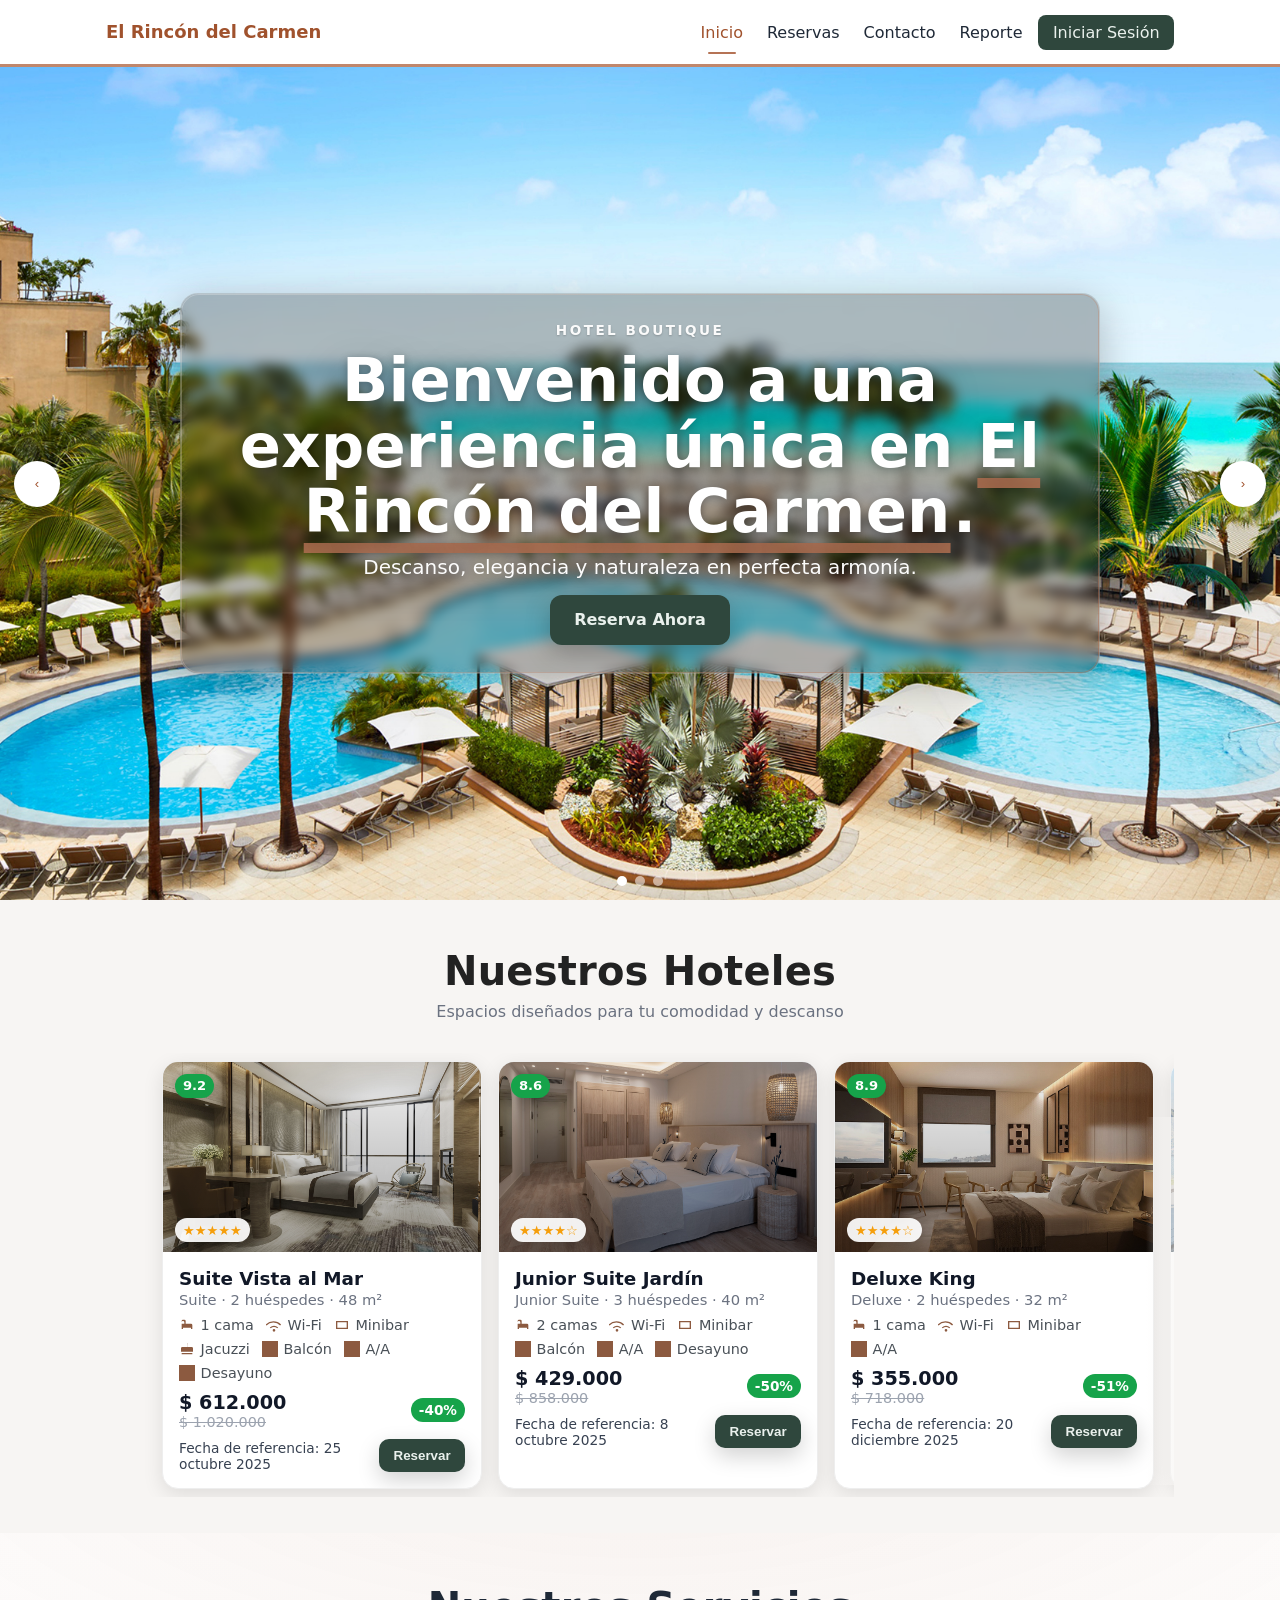
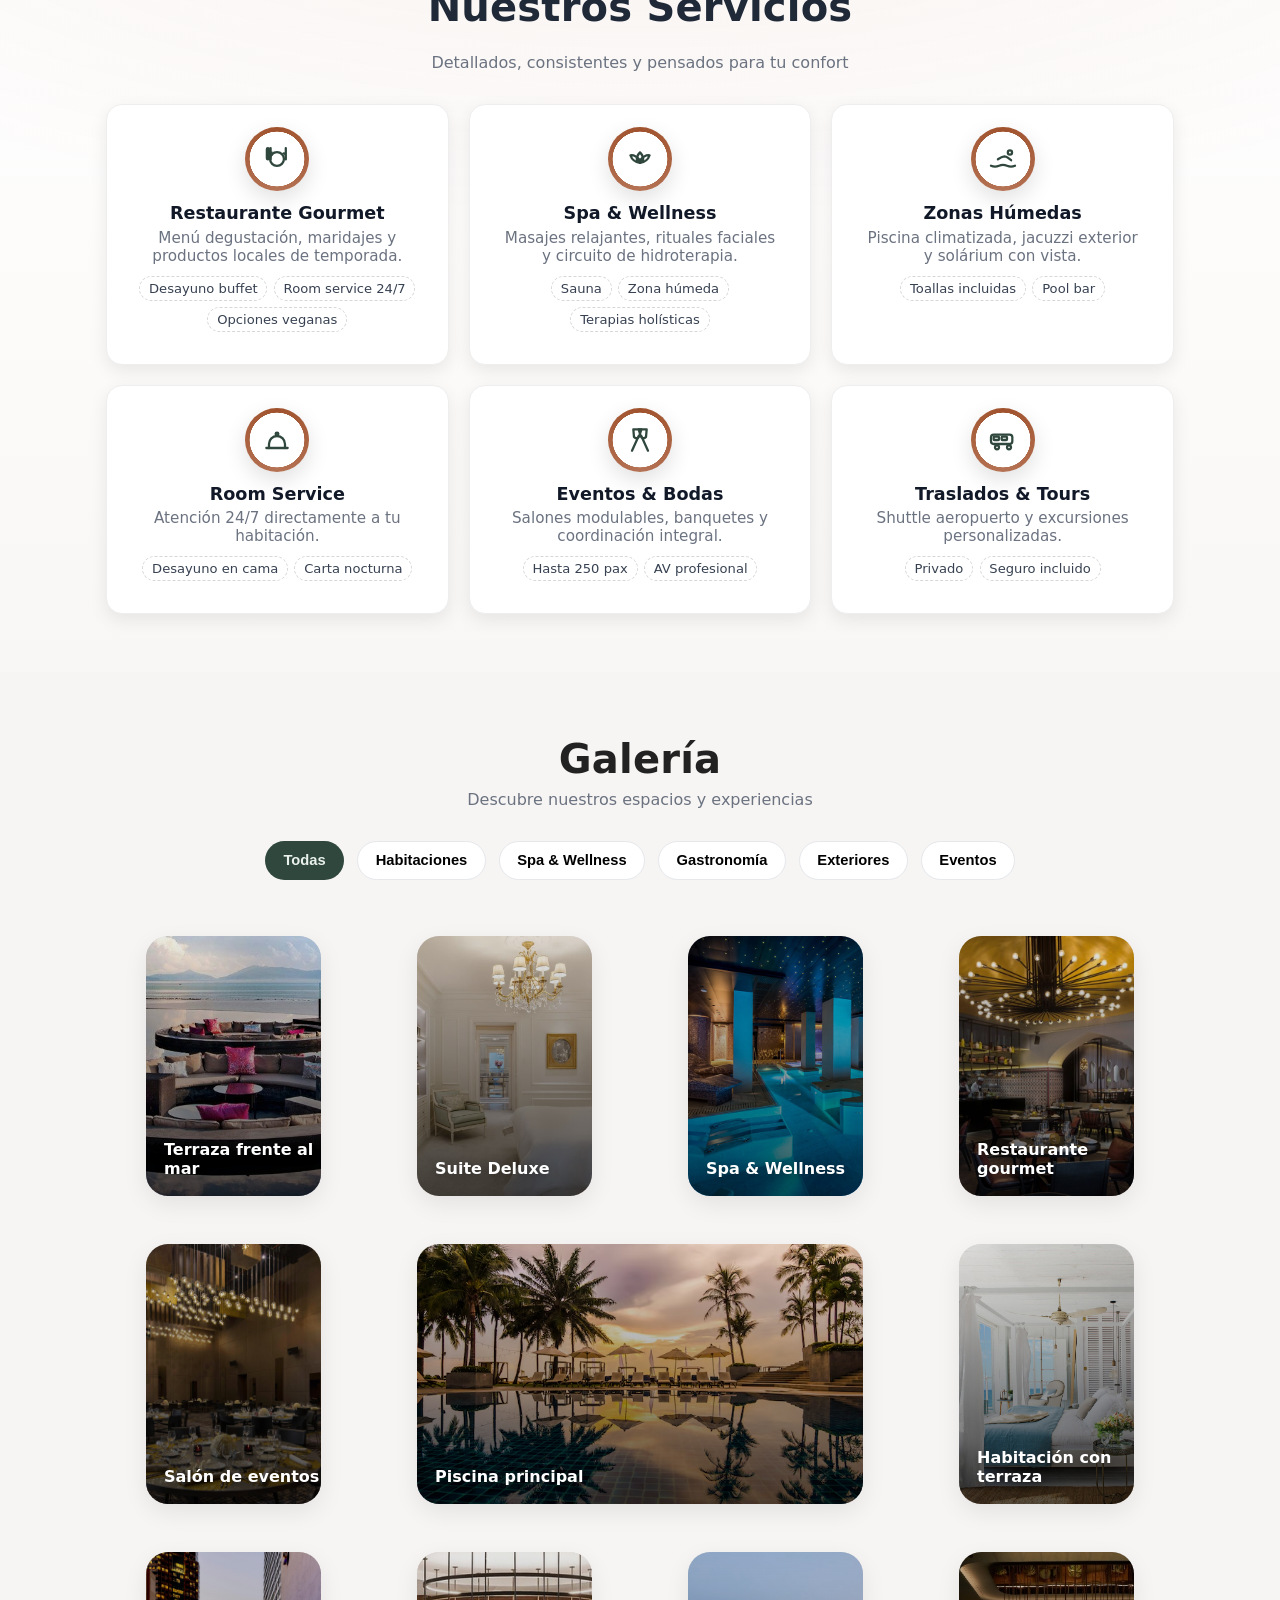
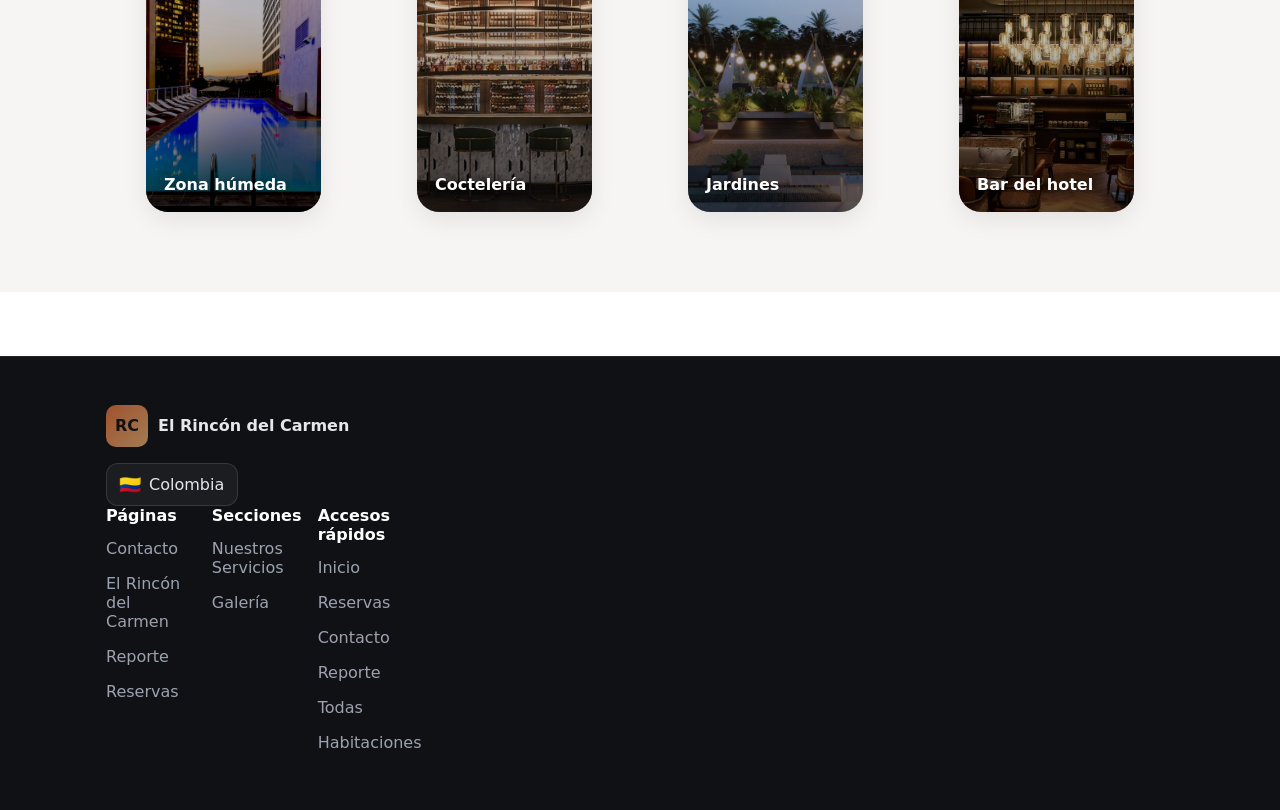
==== commit 876ab6c1: "feat: :sparkles: se hicieron cambios" ====
--- a/index.html
+++ b/index.html
@@ -28,6 +28,7 @@
         <a href="index.html" data-active="true">Inicio</a>
         <a href="reservas.html">Reservas</a>
         <a href="contacto.html">Contacto</a>
+        <a href="ocupacion.html">Reporte</a>
       </nav>
 
       <div class="auth">
@@ -42,7 +43,8 @@
 
       <!--  1 -->
       <article class="hero-slide is-active">
-        <img src="/image/1_Ritz_Carlton_Grand_Cayman_Oceanfront_View_1920x1080.jpg"Vista aérea del hotel boutique El Rincón del Carmen">
+        <img src="/image/1_Ritz_Carlton_Grand_Cayman_Oceanfront_View_1920x1080.jpg
+        "Vista aérea del hotel boutique El Rincón del Carmen">
         <div class="hero-overlay container">
           <div class="hero-glass">
             <p class="hero-kicker">Hotel Boutique</p>
@@ -273,7 +275,7 @@
       <!-- FILA SUPERIOR -->
       <figure class="g-item exteriores" data-index="0">
         <img
-          src="/image/terraza.jpg"
+          src="image/terraza.jpg"
           alt="Terraza frente al mar"
           loading="lazy"
         >
--- a/css/style.css
+++ b/css/style.css
@@ -471,7 +471,6 @@
 @media (prefers-reduced-motion: reduce){
   .service-card{ opacity:1; transform:none; }
 }
-
 /* =========================================================
    GALERÍA PREMIUM SIN HUECOS
 ========================================================= */
@@ -717,7 +716,7 @@
   --lux-gold: #c8a97e;
   --lux-ink: #0f172a;
   --lux-cream: #f8f6f2;
-  --auth-side-img: url('/image/pexels-minan1398-774042.jpg'); /* cambia si quieres */
+  --auth-side-img: url(/image/hotell.jpg); 
 }
 
 .luxe-auth{
